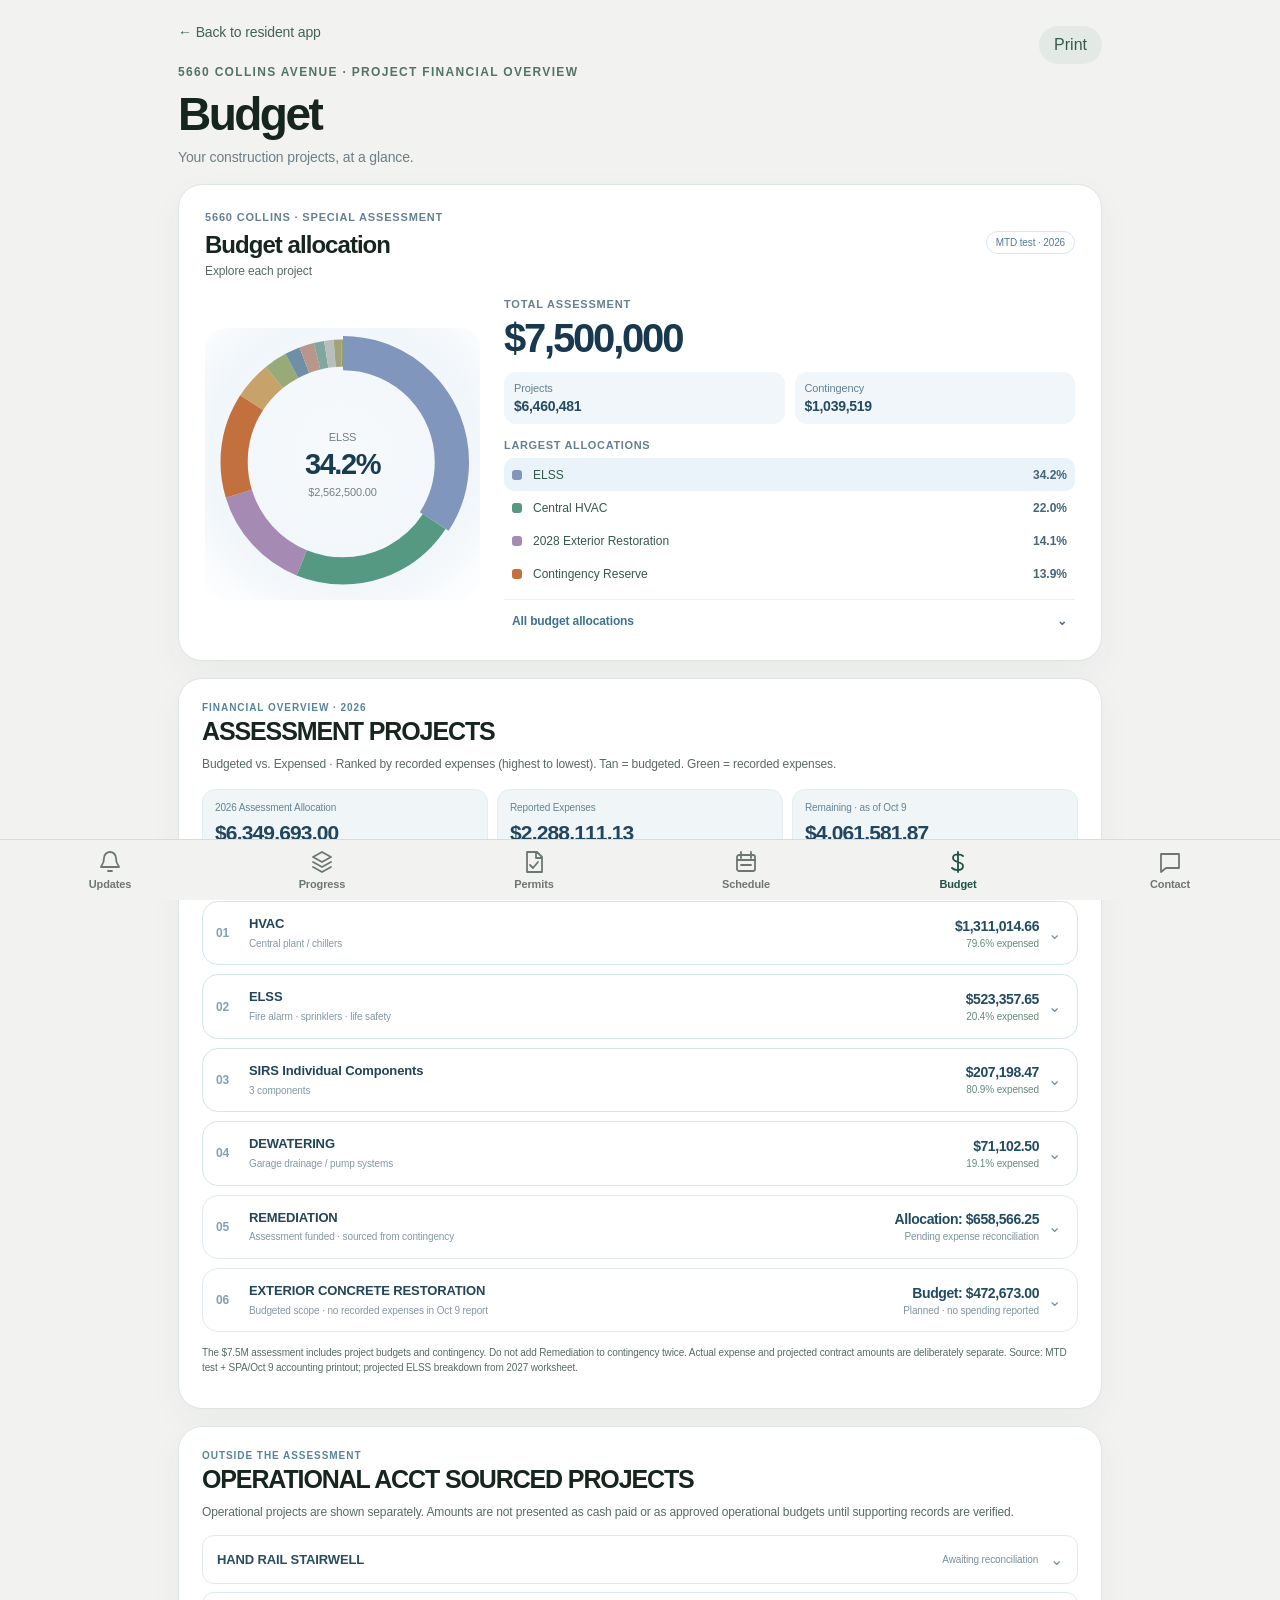
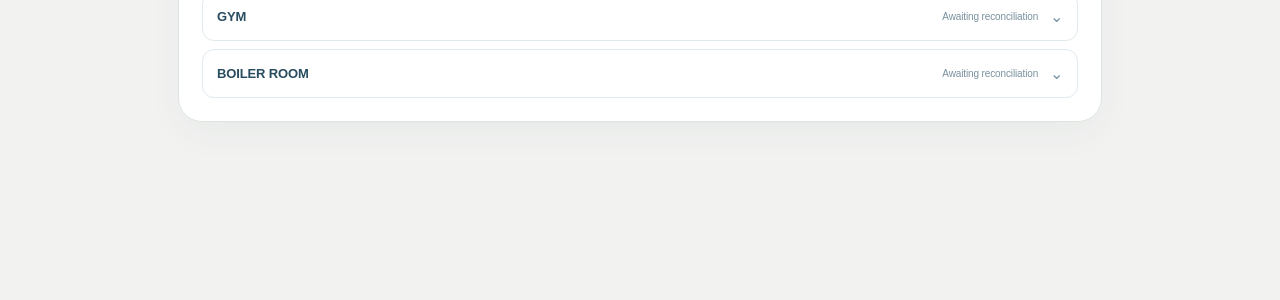
==== assessment.html @ 01d9a80d "style(budget): rank financial sections and SIRS trades by recorded expense" ====
<!doctype html>
<html lang="en"><head><meta charset="utf-8"><meta name="viewport" content="width=device-width,initial-scale=1,viewport-fit=cover"><meta name="theme-color" content="#f2f3f1"><title>Financial Overview · 5660 Collins</title><meta name="app-version" content="2026-11-14-spending-desc-v10">
<style>
*{box-sizing:border-box}body{margin:0;background:#f2f3f1;color:#17201d;font:16px -apple-system,BlinkMacSystemFont,"Segoe UI",Arial,sans-serif}.wrap{max-width:820px;margin:auto;padding:30px 18px 90px}a{color:inherit}.back{display:inline-flex;gap:8px;text-decoration:none;color:#426157;font-size:14px;margin-bottom:25px}.eyebrow{font-size:12px;font-weight:750;letter-spacing:.11em;color:#537368;text-transform:uppercase}h1{font-size:clamp(32px,7vw,46px);letter-spacing:-.045em;margin:8px 0 6px}h2{font-size:21px;letter-spacing:-.025em;margin:0 0 14px}p{color:#64726d;line-height:1.5}.sub{margin-top:0}.pill{display:inline-block;border:1px solid #c8d7d1;border-radius:99px;padding:7px 12px;color:#426157;font-size:12px;font-weight:650;margin:8px 0 20px}.stats{display:grid;grid-template-columns:repeat(2,minmax(0,1fr));gap:10px}.stat,.panel{background:#fff;border:1px solid #e2e7e3;border-radius:20px;padding:20px}.stat small{color:#697872;display:block;font-size:12px}.stat strong{display:block;font-size:clamp(24px,5vw,34px);letter-spacing:-.04em;margin:8px 0}.stat span{font-size:11px;color:#7b8983}.panel{margin-top:14px;padding:22px}.barrow{display:grid;grid-template-columns:1fr auto;gap:6px 12px;margin:17px 0}.barrow .name{font-size:13px;font-weight:600}.barrow .value{font-size:13px;font-variant-numeric:tabular-nums}.track{grid-column:1/-1;background:#edf1ee;border-radius:9px;height:12px;overflow:hidden}.fill{height:100%;background:#568a76;border-radius:9px}.legend{display:flex;gap:18px;font-size:12px;color:#677670}.dot{width:9px;height:9px;border-radius:3px;display:inline-block;margin-right:5px}.budgetgrid{display:grid;grid-template-columns:1fr auto;gap:7px;font-size:13px;margin-top:13px}.budgetgrid>div{padding:9px 0;border-bottom:1px solid #edf0ed}.muted{color:#6c7973}.notice{border-left:3px solid #c28e50;background:#fffaf1;border-radius:8px;padding:13px 16px;color:#775b32;font-size:13px;line-height:1.5;margin:20px 0}.foot{font-size:12px;line-height:1.6;margin-top:20px}button{font:inherit;border:0;background:#e3eae6;border-radius:30px;padding:10px 15px;color:#36584b;cursor:pointer}.header{display:flex;justify-content:space-between;align-items:center;gap:10px}@media(min-width:640px){.stats{grid-template-columns:repeat(4,minmax(0,1fr))}}@media(max-width:420px){.stat{padding:14px}.panel{padding:17px}}

/* Distinct visualizations for the assessment dashboard */
.donut-layout{display:flex;align-items:center;gap:26px;flex-wrap:wrap}.donut{width:210px;height:210px;border-radius:50%;position:relative;flex:none}.donut:after{content:"";position:absolute;inset:49px;background:#fff;border-radius:50%}.donut-legend{display:grid;gap:9px;flex:1;min-width:180px}.legend-line{display:flex;justify-content:space-between;gap:10px;font-size:12px}.legend-line b{font-weight:650}.legend-swatch{width:10px;height:10px;display:inline-block;border-radius:3px;margin-right:7px}.paired-chart{display:grid;gap:15px}.paired-row{display:grid;grid-template-columns:minmax(100px,1fr) 2.3fr;gap:12px;align-items:center}.paired-name{font-size:12px;font-weight:650}.paired-bars{display:grid;gap:5px}.paired-track{height:12px;border-radius:6px;background:#edf1ee;overflow:hidden}.paired-fill{height:100%;border-radius:6px}.paired-values{font-size:11px;color:#65736c}.metric-note{font-size:12px;color:#65736c}
 .metric-grid{display:grid;grid-template-columns:repeat(2,minmax(0,1fr));gap:14px;margin:14px 0}.metric-grid small,.trade small{display:block;color:#79887d;font-size:11px;margin-bottom:4px}.metric-grid b{display:block;font-size:clamp(13px,3.6vw,18px);overflow-wrap:anywhere}.trade{border:1px solid #e4ebe5;border-radius:12px;margin:9px 0;overflow:hidden}.trade summary{display:flex;align-items:center;justify-content:space-between;gap:10px;cursor:pointer;padding:14px;font-size:13px}.trade summary strong{white-space:nowrap}.trade-body{padding:10px 14px;background:#f8faf8}.trade-line{display:flex;justify-content:space-between;gap:12px;padding:10px 0;border-bottom:1px solid #e7ece7;font-size:12px}.trade-line b{white-space:nowrap} .donut-shell{position:relative;width:240px;height:240px;flex:none}.donut-layout{justify-content:center}#budget-donut{width:100%;height:100%;overflow:visible}.slice{cursor:pointer;transition:stroke-width .2s}.slice:focus{outline:2px solid #517b68}.donut-center{position:absolute;inset:28%;display:flex;flex-direction:column;justify-content:center;align-items:center;gap:5px;text-align:center;pointer-events:none}.donut-center small{font-size:11px;color:#6f8277}.donut-center strong{font-size:28px;color:#233f31;letter-spacing:-.05em}.donut-center span{font-size:11px;color:#72857a}.legend-button{display:flex;align-items:center;justify-content:space-between;gap:12px;background:transparent;width:100%;border-radius:12px;padding:11px 9px;text-align:left;font-size:13px}.legend-button.active{background:#edf4ef}.legend-button span{display:flex;align-items:center}.comparison-item,.util-item{display:block;width:100%;text-align:left;background:transparent;border-radius:12px;padding:13px 2px;color:#273f32}.comparison-item strong{font-size:13px}.paired-bars{margin:8px 0}.paired-track{height:10px}.paired-values{display:block;line-height:1.5}.util-head{display:flex;justify-content:space-between;gap:10px;font-size:13px;margin-bottom:8px}.util-item small{display:block;margin-top:6px;color:#8b806d;font-size:11px}.panel{box-shadow:0 6px 24px rgba(31,54,41,.03)}@media(max-width:420px){.donut-shell{width:225px;height:225px}}.detail-overlay{display:none;position:fixed;inset:0;z-index:1000}.detail-overlay.show{display:block}.detail-shade{position:absolute;inset:0;background:#12251a88;backdrop-filter:blur(6px)}.detail-sheet{position:absolute;bottom:0;left:50%;transform:translateX(-50%);width:min(100%,650px);max-height:94dvh;overflow:auto;overscroll-behavior:contain;background:#f5f7f5;border-radius:28px 28px 0 0;padding:12px 20px calc(24px + env(safe-area-inset-bottom))}.detail-handle{width:40px;height:5px;border-radius:5px;background:#d3dcd5;margin:0 auto 15px}.detail-top{display:flex;align-items:center;justify-content:space-between;color:#728578;font-size:11px;letter-spacing:.08em;font-weight:700}.detail-top button{border-radius:50%;padding:8px 13px}.detail-eyebrow{font-size:11px;color:#68836f;letter-spacing:.1em;margin-top:22px}.detail-sheet h2{font-size:32px;margin:5px 0 20px}.detail-hero,.detail-metrics>div{background:#fff;border-radius:17px;padding:17px}.detail-hero small,.detail-metrics small{display:block;color:#7c8d80;font-size:11px;margin-bottom:7px}.detail-hero strong{font-size:30px;color:#203c2c;letter-spacing:-.04em}.detail-metrics{display:grid;grid-template-columns:repeat(2,minmax(0,1fr));gap:10px;margin:12px 0}.detail-metrics b{font-size:clamp(14px,4vw,20px);overflow-wrap:anywhere;color:#254230}.detail-note{font-size:12px;color:#8b7652}.detail-sheet h3{font-size:19px;margin:25px 0 12px}.detail-trade{background:#fff;border-radius:13px;margin:9px 0;overflow:hidden}.detail-trade summary{display:flex;align-items:center;justify-content:space-between;gap:12px;padding:15px;cursor:pointer;font-size:13px}.detail-trade summary span{flex:1;font-weight:650}.detail-trade small{display:block;font-weight:400;color:#87978b;font-size:10px;margin-top:4px}.detail-trade summary b{white-space:nowrap;color:#355f46}.detail-lines{padding:8px 15px;background:#f9fbf9}.detail-lines>div{display:flex;justify-content:space-between;gap:10px;padding:11px 0;border-bottom:1px solid #e7ece7;font-size:12px}.detail-lines b{white-space:nowrap}.detail-back{width:100%;padding:15px;background:#315d46;color:#fff;margin:18px 0;border-radius:13px}.pay-section{margin:23px 0 8px;padding:17px;background:white;border-radius:18px}.pay-section h3{margin:0 0 12px!important}.pay-section h4{font-size:14px;margin:18px 0 8px}.pay-summary{display:grid;grid-template-columns:repeat(2,minmax(0,1fr));gap:9px;margin:12px 0}.pay-summary>div{padding:14px;background:#f3f7f4;border-radius:13px;min-width:0}.pay-summary small{display:block;font-size:11px;color:#718578;margin-bottom:7px}.pay-summary b{font-size:clamp(15px,4vw,20px);color:#294735;overflow-wrap:anywhere}.pay-trade{padding:13px 0;border-top:1px solid #e7ece8}.pay-row{display:flex;justify-content:space-between;gap:10px;align-items:flex-start;font-size:12px;margin:5px 0}.pay-row strong{flex:1}.pay-row b{white-space:nowrap}.pay-muted,.pay-note{color:#748579;font-size:11px;line-height:1.6}.pay-trade .track{height:7px;margin:8px 0}.ledger-key{display:flex;gap:14px;flex-wrap:wrap;font-size:11px;color:#6b7b70;margin:12px 0 18px}.ledger-dot{display:inline-block;width:9px;height:9px;border-radius:50%;margin-right:5px}.ledger-dot.confirmed{background:#3e8862}.ledger-dot.requested{background:#b8a26b}.ledger-trade{border:1px solid #e2eae3;border-radius:15px;margin:10px 0;overflow:hidden}.ledger-trade>summary{list-style:none;display:flex;justify-content:space-between;gap:12px;align-items:center;padding:16px;cursor:pointer}.ledger-trade>summary::-webkit-details-marker{display:none}.ledger-trade>summary strong{display:block;font-size:13px}.ledger-trade small{display:block;font-size:11px;color:#738579;margin-top:5px}.ledger-amount{text-align:right;white-space:nowrap;font-weight:700;color:#315b42;font-size:14px}.ledger-body{padding:14px;background:#f7faf7}.ledger-grid{display:grid;grid-template-columns:repeat(2,minmax(0,1fr));gap:8px}.ledger-grid>div{background:white;border-radius:10px;padding:12px;min-width:0}.ledger-grid b{font-size:14px;overflow-wrap:anywhere}.ledger-app{margin-top:15px}.ledger-app h4{display:flex;justify-content:space-between;gap:8px;font-size:13px;margin:0 0 8px}.ledger-line{display:flex;justify-content:space-between;gap:10px;border-top:1px solid #e1e9e1;padding:10px 0;font-size:12px}.ledger-line b{white-space:nowrap}@media(max-width:420px){.ledger-trade>summary{padding:12px}.ledger-amount{font-size:12px}} .owner-trade summary{align-items:center;padding:15px}.owner-trade summary strong{white-space:normal}.owner-trade-value{text-align:right;white-space:nowrap}.owner-trade-value b{display:block;color:#326b4b;font-size:14px}.owner-trade-value small{margin-top:4px}.owner-metrics{display:grid;grid-template-columns:1fr 1fr;gap:9px;margin:5px 0 13px}.owner-metrics>div{background:#fff;border-radius:11px;padding:12px}.owner-metrics small{color:#74867b;font-size:11px;display:block;margin-bottom:6px}.owner-metrics b{font-size:12px;color:#2c4736;overflow-wrap:anywhere}.owner-details-title{text-transform:uppercase;letter-spacing:.08em;font-size:10px;color:#788b7d;margin-top:16px;font-weight:700}.owner-trade .track{margin:10px 0 12px}.detail-sheet h3{margin:25px 0 10px}.owner-static-trade{display:flex;align-items:center;justify-content:space-between;gap:12px;padding:18px 15px;border:1px solid #e3eae5;border-radius:16px;margin:10px 0;background:#fff}.owner-static-trade strong{display:block;font-size:14px;color:#21392e}.owner-static-trade small{display:block;font-size:11px;color:#84938a;margin-top:5px}.owner-static-trade b{font-size:14px;color:#346d4e;white-space:nowrap}.financial-summary{background:#fff;border-radius:20px;padding:20px;margin:18px 0 14px}.financial-summary>small{display:block;color:#738779;font-size:12px}.financial-summary>strong{display:block;color:#244735;font-size:clamp(28px,7vw,42px);letter-spacing:-.045em;margin:9px 0 19px;overflow-wrap:anywhere}.financial-summary-grid{display:grid;grid-template-columns:repeat(2,minmax(0,1fr));gap:12px}.financial-summary-grid small{display:block;color:#788a7d;font-size:11px;margin-bottom:5px}.financial-summary-grid b{color:#2b6349;font-size:clamp(15px,3.8vw,21px);overflow-wrap:anywhere}.financial-summary-track,.financial-trade-track{height:10px;background:#e6ede8;border-radius:99px;overflow:hidden;margin:18px 0 8px}.financial-summary-track span,.financial-trade-track span{display:block;height:100%;background:#52977e;border-radius:99px}.financial-summary-foot{display:flex;justify-content:space-between;color:#748579;font-size:12px}.financial-trades-panel{background:#fff;border-radius:20px;padding:18px 16px;margin:14px 0}.financial-section-head h3{font-size:19px;margin:0 0 5px}.financial-section-head p{font-size:12px;margin:0 0 15px}.financial-sort{display:flex;gap:4px;background:#edf1ed;padding:4px;border-radius:12px;margin:0 0 14px}.financial-sort button{flex:1;border:0;background:transparent;border-radius:9px;padding:10px 4px;font:inherit;font-size:12px;color:#62766a;cursor:pointer}.financial-sort button.active{background:#fff;color:#285943;font-weight:750;box-shadow:0 1px 5px #173d2915}.financial-trade,.financial-trade-static{border-bottom:1px solid #e8eee9;padding:14px 0}.financial-trade summary{cursor:pointer;list-style:none}.financial-trade summary::-webkit-details-marker{display:none}.financial-trade-heading{display:flex;align-items:center;gap:8px}.financial-trade-name{min-width:0;flex:1}.financial-trade-name strong{display:block;color:#24392e;font-size:14px}.financial-trade-name small{display:block;color:#819185;font-size:11px;margin-top:5px}.financial-trade-value{text-align:right;white-space:nowrap}.financial-trade-value b{display:block;color:#347453;font-size:15px}.financial-trade-value small{display:block;color:#7c8d81;font-size:11px;margin-top:5px}.financial-trade-chevron{color:#82978a;font-size:19px;transition:transform .2s}.financial-trade[open] .financial-trade-chevron{transform:rotate(180deg)}.financial-trade-track{height:7px;margin:11px 0 0}.financial-trade-expanded{padding:15px 0 0}.financial-trade-pair{display:grid;grid-template-columns:repeat(2,minmax(0,1fr));gap:9px}.financial-trade-pair span{background:#f3f6f3;border-radius:11px;padding:12px;font-size:11px;color:#758579}.financial-trade-pair b{display:block;color:#2b503b;font-size:13px;margin-top:7px;overflow-wrap:anywhere}.financial-trade-lines{margin-top:13px}.financial-trade-lines>div{display:flex;justify-content:space-between;gap:10px;padding:10px 0;border-bottom:1px solid #edf1ee;font-size:12px}.financial-trade-lines b{white-space:nowrap}.financial-disclosure{font-size:11px;color:#829185;line-height:1.5;margin:14px 0}
/* Trane final milestone: forecast only, not a booked bill or disbursement */
.next-payment{display:grid;grid-template-columns:minmax(0,1fr) auto;gap:8px 20px;align-items:center;border-color:#d5dfd9}
.next-payment-kicker{display:block;color:#61756a;font-size:11px;letter-spacing:.08em;font-weight:750;text-transform:uppercase}
.next-payment-vendor{display:block;font-size:17px;font-weight:720;letter-spacing:-.02em;margin-top:5px;color:#1d3930}
.next-payment-amount{font-size:clamp(25px,5vw,32px);font-weight:750;letter-spacing:-.045em;color:#1e4a3d;white-space:nowrap;font-variant-numeric:tabular-nums}
.next-payment-note{font-size:12px;line-height:1.5;color:#65786d;grid-column:1/-1;margin:0}
.next-payment-status{display:inline-flex;width:max-content;padding:5px 9px;border-radius:99px;background:#eef2ef;border:1px solid #dce5df;color:#596d61;font-weight:600;font-size:11px;grid-column:1/-1}
.next-payment-inline{background:#fff;border:1px solid #d5dfd9;border-radius:15px;padding:15px;margin:0 0 14px;display:grid;gap:5px}
.next-payment-inline strong{font-size:23px;font-variant-numeric:tabular-nums;letter-spacing:-.04em;color:#1e4a3d}
.next-payment-inline span{font-size:12px;font-weight:700;color:#526b5e}
.next-payment-inline small{color:#64776b;line-height:1.5}
@media(max-width:430px){.next-payment{grid-template-columns:1fr}.next-payment-amount{font-size:29px}}


/* Compact operational tracking; values awaiting verification are intentionally blank. */
.ops-panel{border-color:#cddce4!important}
.ops-panel h2{margin:0 0 14px;font-size:20px;color:#214e69!important}
.ops-table{display:grid;gap:0;width:100%}
.ops-row{display:grid;grid-template-columns:minmax(130px,1.5fr) repeat(3,minmax(72px,1fr));gap:8px;align-items:center;padding:11px 0;border-bottom:1px solid var(--budget-line,#e2e7e3)}
.ops-row:last-child{border-bottom:0}
.ops-row>span:not(:first-child){text-align:right;font-variant-numeric:tabular-nums}
.ops-row.ops-header{font-size:11px;text-transform:uppercase;font-weight:750;letter-spacing:.03em;color:#62766e;padding-top:0}
.ops-row.ops-data{font-size:13px}
.ops-row.ops-data .ops-name{font-weight:700;color:var(--budget-ink,#17251f)}
.ops-row.ops-total{font-weight:800;border-top:2px solid #a7c0d2}
.ops-row .ops-value{color:var(--budget-muted,#586b62)}
.ops-row .ops-value::after{content:attr(data-append)}
@media(max-width:450px){.ops-panel{padding:15px!important}.ops-row{grid-template-columns:repeat(3,minmax(0,1fr));gap:5px 8px;padding:10px 0}.ops-row.ops-header{display:none}.ops-row .ops-name{grid-column:1/-1}.ops-row>span:not(:first-child){text-align:left}.ops-row .ops-value::before{content:attr(data-label);display:block;font-size:10px;font-weight:600;color:var(--budget-muted,#586b62);margin-bottom:3px}.ops-row.ops-total{padding-bottom:0}}

/* Spreadsheet-backed compact expense ledger; transactional disclosure on demand. */
.spa-ledger{border-color:#ccdce5!important}
.spa-ledger-head{display:flex;justify-content:space-between;align-items:start;flex-wrap:wrap;gap:12px 18px;margin-bottom:12px}
.spa-ledger h2{font-size:clamp(20px,4.5vw,25px);margin:0 0 5px}
.spa-ledger-label{font-size:11px;letter-spacing:.07em;font-weight:800;text-transform:uppercase;color:#507084}
.spa-ledger-total{font-size:clamp(26px,5vw,36px);font-weight:800;font-variant-numeric:tabular-nums;letter-spacing:-.04em;color:var(--budget-ink,#17251f)}
.spa-ledger-meta{font-size:11px;color:var(--budget-muted,#5b6d63);display:block;margin-top:2px}
.spa-ledger-group{border:1px solid var(--budget-line,#dce5df);border-radius:13px;margin-top:9px;overflow:hidden}
.spa-ledger-group>summary{cursor:pointer;list-style:none;display:flex;align-items:center;justify-content:space-between;gap:9px;padding:14px 13px;min-width:0}
.spa-ledger-group>summary::-webkit-details-marker{display:none}
.spa-ledger-name{min-width:0;font-size:13px;font-weight:700;line-height:1.35;color:var(--budget-ink,#17251f)}
.spa-ledger-name small{font-size:10px;font-weight:500;display:block;color:var(--budget-muted,#5b6d63);margin-top:4px}
.spa-ledger-right{display:flex;align-items:center;gap:10px;font-variant-numeric:tabular-nums}
.spa-ledger-right b{font-size:14px;white-space:nowrap;color:var(--budget-ink,#17251f)}
.spa-ledger-caret{color:#59829b;font-weight:800;transition:transform .2s;line-height:1}
.spa-ledger-group[open] .spa-ledger-caret{transform:rotate(180deg)}
.spa-ledger-items{padding:0 12px 10px;border-top:1px solid var(--budget-line,#dce5df)}
.spa-ledger-item{display:flex;justify-content:space-between;gap:15px;padding:10px 0;border-bottom:1px solid var(--budget-line,#dce5df);align-items:flex-start}
.spa-ledger-item:last-child{border-bottom:0}
.spa-ledger-item strong{display:block;font-size:12px;color:var(--budget-ink,#17251f);line-height:1.4}
.spa-ledger-item p{font-size:11px;line-height:1.5;margin:3px 0;color:var(--budget-muted,#5b6d63);overflow-wrap:anywhere}
.spa-ledger-item small{color:var(--budget-muted,#5b6d63);font-size:10px}
.spa-ledger-item .item-amount{font-size:12px;white-space:nowrap;font-weight:750;color:var(--budget-ink,#17251f);font-variant-numeric:tabular-nums}
.spa-ledger-item .item-amount.negative{color:#b35d45}
.spa-ledger-foot{margin:12px 0 0;font-size:11px;line-height:1.45;color:var(--budget-muted,#5b6d63)}
.spa-ledger-foot a{color:#346f91}
@media(max-width:420px){.spa-ledger{padding:15px!important}.spa-ledger-group>summary{padding:12px 10px}.spa-ledger-right b{font-size:13px}.spa-ledger-item{gap:6px}.spa-ledger-items{padding:0 10px 8px}}
@media print{.spa-ledger-group{break-inside:avoid}}

/* Financial report: MTD Test budgets + 2026 accounting code snapshot, responsive to small phones */
.fp-report{border-color:#c6d7e1!important}
.fp-kicker{display:block;color:#31617f;font-size:11px;letter-spacing:.08em;font-weight:800;text-transform:uppercase}
.fp-title-line{display:flex;justify-content:space-between;align-items:start;gap:10px;flex-wrap:wrap;margin-bottom:13px}
.fp-report h2{font-size:clamp(22px,5vw,27px);margin:5px 0 3px!important}
.fp-subtitle{color:var(--budget-muted,#536962);font-size:11px;line-height:1.5;margin:0}
.fp-totals{display:grid;grid-template-columns:repeat(4,minmax(0,1fr));gap:9px;margin:12px 0 17px}
.fp-total{border-radius:13px;border:1px solid #cadce6;padding:12px;min-width:0;background:#f4f9fc}
.fp-total small{color:#496579;font-size:11px;display:block}
.fp-total b{font-size:clamp(14px,2.4vw,22px);font-variant-numeric:tabular-nums;display:block;margin-top:6px;color:#203c50;letter-spacing:-.03em;overflow-wrap:anywhere}
.fp-table-box{overflow-x:auto;border:1px solid var(--budget-line,#e2e7e3);border-radius:13px}
.fp-grid{display:grid;grid-template-columns:70px minmax(175px,1.6fr) repeat(5,minmax(108px,1fr)) minmax(58px,.65fr);gap:10px;align-items:center}
.fp-head{background:#eaf1f5;padding:12px;color:#375468;font-size:10px;font-weight:850;text-transform:uppercase;letter-spacing:.03em;min-width:955px}
.fp-row{padding:12px;background:var(--budget-card,#fff);border-top:1px solid var(--budget-line,#e2e7e3);font-size:12px;min-width:955px;list-style:none;cursor:pointer}
.fp-row::-webkit-details-marker{display:none}
.fp-row:hover{background:#f3f8fc}
.fp-row .fp-code{color:#547083;font-weight:700;font-size:11px}
.fp-row .fp-name{font-size:13px;font-weight:750;color:var(--budget-ink,#16251f)}
.fp-row .fp-money,.fp-head>span:not(:nth-child(2)){text-align:right;font-variant-numeric:tabular-nums}
.fp-row .fp-money{color:var(--budget-ink,#16251f);white-space:nowrap}
.fp-negative{color:#b4583e!important;font-weight:750}
.fp-row .fp-percent{font-weight:800;color:#345f7b}
.fp-item[open]>.fp-row{background:#eef5fa}
.fp-content{padding:15px 18px;border-top:1px solid var(--budget-line,#dce5df);background:var(--budget-card,#fff);min-width:0}
.fp-item{border-top:1px solid var(--budget-line,#e2e7e3)}
.fp-item:first-of-type{border-top:0}
.fp-footer{background:#e8f0f5;font-size:12px;font-weight:800;padding:15px 12px;min-width:955px}
.fp-footer span:nth-child(2){color:#1b394c}
.fp-footer .fp-money{text-align:right;font-variant-numeric:tabular-nums}
.fp-label{font-size:10px;font-weight:800;color:#486e86;text-transform:uppercase;margin-bottom:8px;letter-spacing:.04em}
.fp-est{margin-top:8px}
.fp-estrow{display:flex;align-items:center;justify-content:space-between;gap:10px;font-size:12px;padding:9px 0;border-bottom:1px solid var(--budget-line,#e2e7e3)}
.fp-estrow span{color:var(--budget-ink,#17251f)}
.fp-estrow strong{white-space:nowrap;color:var(--budget-ink,#17251f);font-variant-numeric:tabular-nums}
.fp-esttotal{font-weight:800;border-top:1px solid #95b6cb}
.fp-est small{display:block;font-size:11px;margin-top:8px;color:var(--budget-muted,#586b62)}
.fp-sub{margin-top:12px;border-radius:11px;border:1px solid var(--budget-line,#e2e7e3);overflow:hidden}
.fp-sub summary{font-size:12px;display:flex;justify-content:space-between;gap:9px;cursor:pointer;padding:12px;color:var(--budget-ink,#17251f)}
.fp-sub summary strong{font-variant-numeric:tabular-nums;white-space:nowrap}
.fp-invoices{padding:0 12px 8px}
.fp-invoice{display:flex;justify-content:space-between;gap:15px;padding:10px 0;border-top:1px solid var(--budget-line,#e2e7e3);font-size:12px}
.fp-invoice div{min-width:0}.fp-invoice strong,.fp-invoice span,.fp-invoice small{display:block;margin-bottom:3px}
.fp-invoice span{line-height:1.4;color:var(--budget-muted,#586b62)}
.fp-invoice small{font-size:10px;color:var(--budget-muted,#586b62)}
.fp-invoice b{white-space:nowrap;font-variant-numeric:tabular-nums}
.fp-future{display:grid;grid-template-columns:repeat(2,minmax(0,1fr));gap:10px;margin-top:13px}
.fp-future details{border:1px solid var(--budget-line,#dce5df);border-radius:12px;padding:12px;min-width:0}
.fp-future summary{cursor:pointer;list-style:none;font-size:12px;font-weight:800;display:flex;justify-content:space-between;gap:6px}
.fp-future summary b{color:#376d89;font-variant-numeric:tabular-nums;white-space:nowrap}
.fp-caption{font-size:11px;color:var(--budget-muted,#586b62);margin-top:13px;line-height:1.5}
.fp-caption a{color:#356f90}
.fp-old{margin-top:12px}
.fp-old>summary{cursor:pointer;font-weight:700;font-size:13px;color:var(--budget-ink,#17251f);padding:15px;border:1px solid var(--budget-line,#dce5df);border-radius:13px}
@media(max-width:730px){
.fp-totals{grid-template-columns:repeat(2,minmax(0,1fr))}
.fp-table-box{overflow:visible;border:0}
.fp-head{display:none}
.fp-item{border:1px solid var(--budget-line,#dce5df);border-radius:12px;overflow:hidden;margin:9px 0}
.fp-row{display:grid;grid-template-columns:repeat(3,minmax(0,1fr));min-width:0;gap:9px 12px}
.fp-row .fp-code{grid-column:1/-1;opacity:.9}
.fp-row .fp-name{grid-column:1/-1;line-height:1.35}
.fp-row .fp-money,.fp-row .fp-percent{text-align:left;white-space:normal;font-size:12px}
.fp-row .fp-money:before,.fp-row .fp-percent:before{display:block;content:attr(data-label);font-size:10px;font-weight:600;margin-bottom:4px;color:var(--budget-muted,#586b62)}
.fp-footer{display:grid;grid-template-columns:repeat(3,minmax(0,1fr));min-width:0;gap:10px;padding:15px;border-radius:12px}
.fp-footer .fp-code,.fp-footer .fp-name{grid-column:1/-1}
.fp-footer .fp-money{text-align:left}
.fp-footer .fp-money:before{display:block;content:attr(data-label);font-size:10px;font-weight:650;margin-bottom:4px}
.fp-footer .fp-percent{grid-column:1/-1}
.fp-future{grid-template-columns:1fr}
}
@media(prefers-color-scheme:dark){.fp-total,.fp-head,.fp-footer,.fp-item[open]>.fp-row,.fp-row:hover{background:#263a42}.fp-total small,.fp-total b,.fp-row .fp-percent{color:#c4e3f3}}

/* Budget v6: calm, hierarchy-first, native-feeling responsive financial UI. */
body{background:#f3f5f7!important;color:#17252e!important;letter-spacing:-.008em}
.wrap{max-width:960px;padding-top:24px}
h1{font-weight:800;letter-spacing:-.055em}
.wrap>.sub{font-size:14px;margin-bottom:16px;color:#6c7e88}
.panel{border:1px solid #e4ebf0!important;background:#fff!important;border-radius:24px;box-shadow:0 12px 34px rgba(24,48,63,.045);padding:23px}
.ac-chart{margin-top:8px!important;padding:26px}
.ac-eyebrow,.ac-small{font-size:11px;font-weight:750;letter-spacing:.075em;text-transform:uppercase;color:#648092}
.ac-chart-heading{display:flex;justify-content:space-between;align-items:start;gap:10px;margin:8px 0 14px}
.ac-chart-heading h2{font-size:24px;letter-spacing:-.04em;margin:0 0 3px;color:#152b3a!important}
.ac-chart-heading p{font-size:12px;margin:0;color:#78909e}
.ac-asof{border:1px solid #d7e5ef;border-radius:30px;padding:5px 9px;color:#557c94;font-size:10px;white-space:nowrap}
.ac-chart-layout{display:grid;grid-template-columns:275px minmax(0,1fr);gap:24px;align-items:center}
.ac-pie{min-width:0;display:flex;align-items:center;justify-content:center;border-radius:20px;background:radial-gradient(circle at 50% 45%,#f7fafc,#f1f6fa 65%,#fff);padding:13px}
.ac-pie .donut-shell{width:min(100%,242px);height:auto;aspect-ratio:1}
.ac-pie .donut-center{inset:27%}
.ac-pie .donut-center strong{color:#183c52;font-size:29px}
.ac-overview-side{min-width:0}
.ac-big{font-size:clamp(32px,4vw,40px);letter-spacing:-.055em;color:#17384e;display:block;font-variant-numeric:tabular-nums;margin:4px 0 11px}
.ac-split{display:grid;grid-template-columns:repeat(2,minmax(0,1fr));gap:10px;margin:0 0 15px}
.ac-split>div{background:#f1f6fa;border-radius:12px;padding:10px;min-width:0}
.ac-split span{display:block;font-size:11px;color:#657f91;margin-bottom:4px}
.ac-split b{display:block;font-size:14px;color:#234b61;font-variant-numeric:tabular-nums;letter-spacing:-.02em}
.ac-chart-heading-mini{color:#648092;font-size:11px;text-transform:uppercase;font-weight:750;letter-spacing:.06em;margin:14px 0 7px}
.ac-top-legend .legend-button,.ac-legend-more .legend-button{font-size:12px;padding:7px 8px;border-radius:10px;min-height:33px}
.ac-top-legend .legend-button span,.ac-legend-more .legend-button span{min-width:0;gap:4px}
.ac-top-legend .legend-button b,.ac-legend-more .legend-button b{white-space:nowrap;color:#456679;font-size:12px}
.ac-top-legend .legend-button.active,.ac-legend-more .legend-button.active{background:#e9f3f9}
.ac-legend-more{margin-top:9px;border-top:1px solid #ebf0f4;padding-top:8px}
.ac-legend-more summary{cursor:pointer;list-style:none;color:#3f7292;font-size:12px;font-weight:750;display:flex;justify-content:space-between;padding:6px 8px}
.ac-legend-more summary::-webkit-details-marker{display:none}
.fp-report{margin-top:17px}
.fp-title-line{margin-bottom:13px}
.fp-report h2{font-size:24px!important;letter-spacing:-.035em;color:#152b3a!important}
.fp-kicker{color:#58819c}
.ac-kpi-row{display:grid;grid-template-columns:1.35fr 1fr 1fr;gap:10px;margin:16px 0 12px}
.ac-kpi{padding:16px 12px;border-radius:17px;background:#f3f7fa;min-width:0}
.ac-kpi-prime{background:#e8f2f9}
.ac-kpi small{font-size:11px;color:#668294;display:block;line-height:1.3}
.ac-kpi b{font-size:clamp(17px,3vw,24px);font-weight:800;font-variant-numeric:tabular-nums;letter-spacing:-.04em;display:block;margin-top:7px;color:#193a50;overflow-wrap:anywhere}
.ac-mini-metrics{display:flex;flex-wrap:wrap;gap:6px 15px;color:#738795;font-size:11px;border-bottom:1px solid #ebf0f4;padding-bottom:14px}
.ac-mini-metrics strong{color:#385c73;font-weight:750;font-variant-numeric:tabular-nums}
.ac-list-heading{display:flex;justify-content:space-between;align-items:center;margin:18px 0 10px}
.ac-list-heading h3{font-size:18px;margin:0;letter-spacing:-.025em;color:#183648}
.ac-list-heading>span{font-size:11px;color:#7d929f}
.ac-card{border:1px solid #e1eaf0;border-radius:17px;margin:9px 0;overflow:hidden;background:#fff;box-shadow:0 3px 9px rgba(25,47,61,.018);scroll-margin-top:30px}
.ac-card[open]{border-color:#b3d0e1;box-shadow:0 8px 20px rgba(30,74,101,.055)}
.ac-card-summary{display:block;list-style:none;padding:16px;cursor:pointer;background:transparent}
.ac-card-summary::-webkit-details-marker{display:none}
.ac-card-summary:focus-visible,.legend-button:focus-visible{outline:2px solid #4085af;outline-offset:-2px}
.ac-card-heading{display:flex;align-items:center;justify-content:space-between;gap:13px}
.ac-card-identity{min-width:0}
.ac-code{display:block;font-size:10px;letter-spacing:.06em;font-weight:800;color:#7092a5;margin-bottom:5px}
.ac-card-identity h3{margin:0;font-size:15px;font-weight:750;letter-spacing:-.025em;color:#173448!important;line-height:1.3}
.ac-chevron{font-size:20px;font-weight:600;color:#88a3b4;transition:transform .2s ease;flex:none}
.ac-card[open] .ac-chevron,.ac-more[open] .ac-chevron{transform:rotate(180deg)}
.ac-spend{display:flex;justify-content:space-between;align-items:baseline;gap:10px;margin-top:13px;color:#8298a4;font-size:11px}
.ac-spend strong{font-size:21px;color:#224b64;letter-spacing:-.035em;font-weight:800;font-variant-numeric:tabular-nums}
.ac-progress{height:7px;border-radius:99px;background:#e9f0f4;overflow:hidden;margin:9px 0 8px}
.ac-progress>span{display:block;height:100%;border-radius:99px;background:#639abd}
.ac-progress>span.ac-over{background:#cc8b54}
.ac-card-caption{display:flex;gap:8px;justify-content:space-between;flex-wrap:wrap;color:#738895;font-size:11px;font-variant-numeric:tabular-nums}
.ac-card-caption span:first-child{font-weight:750;color:#406d85}
.ac-card .fp-content{background:#fbfcfd;padding:15px}
.ac-detail-metrics{display:grid;grid-template-columns:repeat(2,minmax(0,1fr));gap:10px;margin:0 0 14px}
.ac-detail-metrics>div{border:1px solid #e6ecf1;background:#fff;border-radius:12px;padding:11px;min-width:0}
.ac-detail-metrics small{display:block;font-size:10px;color:#7a929f;margin-bottom:7px}
.ac-detail-metrics strong{font-size:15px;color:#284d63;letter-spacing:-.015em;overflow-wrap:anywhere;font-variant-numeric:tabular-nums}
.ac-more{margin-top:12px}
.ac-more>summary{cursor:pointer;list-style:none;display:flex;align-items:center;justify-content:space-between;gap:10px;background:#eef5f9;border-radius:13px;padding:13px 16px;color:#326987;font-size:13px;font-weight:750}
.ac-more>summary::-webkit-details-marker{display:none}
.ac-more>summary>span{display:flex;gap:10px;align-items:center;font-size:11px}
.ac-rest{padding-top:2px}
.ac-bottom-total{display:grid;grid-template-columns:repeat(3,minmax(0,1fr));gap:11px;border-top:1px solid #e8edf1;margin-top:16px;padding-top:14px}
.ac-bottom-total>div{min-width:0}
.ac-bottom-total span{font-size:10px;color:#7c929f;display:block;margin-bottom:6px}
.ac-bottom-total strong{font-size:15px;color:#234b63;display:block;font-variant-numeric:tabular-nums;overflow-wrap:anywhere}
.fp-future{margin-top:17px}
.fp-future details{background:#f7fafc;border-color:#e4edf1;border-radius:15px}
.fp-future summary{color:#34576c;font-size:12px;line-height:1.45}
.fp-future summary b{color:#234b63}
.fp-caption{font-size:10px;color:#82929b}
@media(max-width:720px){.ac-chart-layout{grid-template-columns:1fr;gap:12px}.ac-pie{max-width:none}.ac-overview-side{padding:0 3px}.ac-chart{padding:20px}.ac-chart-heading h2{font-size:23px}.ac-chart-heading-mini{margin-top:12px}}
@media(max-width:560px){.wrap{padding:18px 14px 94px}.panel{padding:17px;border-radius:20px}.ac-kpi-row{grid-template-columns:repeat(2,minmax(0,1fr))}.ac-kpi-prime{grid-column:1/-1}.ac-kpi{padding:13px}.ac-kpi-prime b{font-size:29px}.ac-split b{font-size:13px}.ac-card-summary{padding:14px}.ac-card .fp-content{padding:12px}.ac-bottom-total strong{font-size:13px}.ac-chart .donut-shell{width:230px!important;height:230px!important}}
@media(prefers-color-scheme:dark){body{background:#101820!important;color:#eef3f6!important}.panel,.ac-card{background:#202d35!important;border-color:#314754!important}.ac-chart-heading h2,.fp-report h2,.ac-card-identity h3,.ac-big,.ac-spend strong,.ac-bottom-total strong{color:#e7f3fa!important}.ac-pie{background:#233743}.ac-split>div,.ac-kpi,.ac-kpi-prime,.ac-more>summary,.fp-future details{background:#2a414f}.ac-kpi b,.ac-split b,.ac-detail-metrics strong{color:#d1eaf7}.ac-card .fp-content{background:#1c2a32}.ac-detail-metrics>div{background:#223541;border-color:#3a5260}}

/* MTD test Miscellaneous allocation and tracking: shown once, outside dated accounting totals. */
.ac-misc-highlight{border:1px solid #c6dde9;border-radius:18px;overflow:hidden;background:#f4f9fc;margin:15px 0 20px}
.ac-misc-highlight>summary{list-style:none;cursor:pointer;padding:16px;display:block}
.ac-misc-highlight>summary::-webkit-details-marker{display:none}
.ac-misc-highlight summary:focus-visible{outline:2px solid #397ea2;outline-offset:-2px}
.ac-misc-badge{display:block;color:#608397;letter-spacing:.065em;font-size:10px;font-weight:800;margin-bottom:7px}
.ac-misc-upper{display:flex;justify-content:space-between;align-items:center;gap:10px;margin-bottom:14px}
.ac-misc-upper strong{color:#21475d;font-size:17px;letter-spacing:-.025em}
.ac-misc-arrow{font-size:19px;color:#5f8eaa;transition:transform .2s}
.ac-misc-highlight[open] .ac-misc-arrow{transform:rotate(180deg)}
.ac-misc-numbers{display:grid;grid-template-columns:repeat(3,minmax(0,1fr));gap:10px}
.ac-misc-numbers>span{min-width:0}
.ac-misc-numbers small{display:block;font-size:10px;color:#738e9f;margin-bottom:5px}
.ac-misc-numbers b{display:block;font-size:clamp(13px,2.5vw,18px);font-variant-numeric:tabular-nums;color:#1c4359;letter-spacing:-.03em;overflow-wrap:anywhere}
.ac-misc-progress{display:block;background:#dcebf3;height:7px;border-radius:99px;overflow:hidden;margin-top:16px}
.ac-misc-progress>span{display:block;background:#5b98b9;height:100%;border-radius:99px}
.ac-misc-bottom{display:flex;justify-content:space-between;gap:10px;color:#50758b;font-size:11px;margin-top:9px;font-weight:700}
.ac-misc-detail{border-top:1px solid #d7e7f0;padding:7px 16px 14px;background:#fff}
.ac-misc-detail>div{display:flex;justify-content:space-between;gap:15px;font-size:12px;padding:11px 0;border-bottom:1px solid #e9eff3;align-items:start}
.ac-misc-detail b{font-variant-numeric:tabular-nums;white-space:nowrap;color:#274d61}
.ac-misc-detail p{font-size:10px;color:#718895;margin:11px 0 0;line-height:1.5}
.fp-estrow .ac-inline-misc{display:block;color:#5f8094;font-size:11px;font-weight:650;margin-top:4px}
@media(max-width:460px){.ac-misc-highlight>summary{padding:14px}.ac-misc-numbers{gap:7px}.ac-misc-numbers b{font-size:13px}.ac-misc-detail{padding:6px 12px 12px}}
@media(prefers-color-scheme:dark){.ac-misc-highlight{background:#233a48;border-color:#476576}.ac-misc-upper strong,.ac-misc-numbers b,.ac-misc-detail b{color:#e0f2fa}.ac-misc-detail{background:#1e303c;border-top-color:#3e5969}.ac-misc-detail>div{border-color:#344b59}}

/* Pancho review: 6 ordered assessment groups, budget vs actual, no mixed contract/project costs */
.p-financial{margin-top:17px}
.p-financial .p-header h2,.p-financial h2{font-weight:800;letter-spacing:-.045em;color:#1b3545;font-size:clamp(19px,4vw,25px);margin:4px 0 9px}
.p-kicker{font-size:10px;letter-spacing:.095em;font-weight:800;color:#58849b;display:block}
.p-financial .p-header p,.p-operational>p{font-size:12px;line-height:1.5;color:#708493;margin:2px 0 14px}
.p-fin-metrics{display:grid;grid-template-columns:repeat(3,minmax(0,1fr));gap:9px;margin:16px 0}
.p-fin-metrics>div{background:#f0f5f7;border:1px solid #e4edf1;border-radius:13px;padding:12px;min-width:0}
.p-fin-metrics small{color:#658394;font-size:10px;display:block;margin-bottom:8px}
.p-fin-metrics b{color:#21465e;font-size:clamp(15px,2.5vw,21px);letter-spacing:-.04em;overflow-wrap:anywhere;font-variant-numeric:tabular-nums}
.p-key{display:flex;gap:13px;align-items:center;flex-wrap:wrap;font-size:11px;color:#607b8b;padding:3px 0 12px}
.p-key>span{display:inline-flex;align-items:center;gap:6px}
.p-key i{display:inline-block;width:12px;height:7px;border-radius:5px}
.p-key .p-key-help{margin-left:auto;color:#8198a3}
.p-tan{background:#d7b991!important}.p-green{background:#5d9a80!important}
.p-group-list{display:grid;gap:9px}
.p-group{background:#fff;border:1px solid #e0eaf0;border-radius:16px;overflow:hidden}
.p-group.has-expense{border-color:#d4e5ec}
.p-group>summary{list-style:none;display:grid;grid-template-columns:24px minmax(0,1fr) minmax(100px,auto) 16px;align-items:center;gap:9px;cursor:pointer;padding:14px 13px}
.p-group>summary::-webkit-details-marker,.p-trade>summary::-webkit-details-marker,.p-operation>summary::-webkit-details-marker{display:none}
.p-group[open]{box-shadow:0 8px 20px rgba(20,58,80,.055);border-color:#a9cad9}
.p-group:focus-within{border-color:#86acc1}
.p-index{color:#85a0af;font-weight:800;font-size:12px}
.p-group-name{min-width:0}.p-group-name strong{display:block;font-size:13px;font-weight:800;color:#234459;line-height:1.3}
.p-group-name small{display:block;color:#8498a3;font-size:10px;margin-top:4px;line-height:1.35}
.p-group-values{text-align:right;min-width:0}.p-group-values strong{font-size:14px;display:block;color:#224b62;letter-spacing:-.03em;font-variant-numeric:tabular-nums}
.p-group-values small{display:block;font-size:10px;color:#648b79;margin-top:4px}
.p-group.is-planned .p-group-values small{color:#7e94a0}
.p-chevron{color:#7593a4;transition:transform .2s}
.p-group[open]>.p-group-summary .p-chevron,.p-trade[open]>summary .p-chevron,.p-operation[open]>summary .p-chevron{transform:rotate(180deg)}
.p-bars{padding:0 13px 13px;display:grid;gap:7px}
.p-barrow{display:grid;grid-template-columns:57px minmax(0,1fr) minmax(75px,auto);align-items:center;gap:9px;font-size:11px}
.p-barrow>span{font-size:10px;color:#6e8796}
.p-barrow>b{color:#365d6f;font-size:11px;font-weight:700;font-variant-numeric:tabular-nums;text-align:right}
.p-track{height:8px;background:#eff3f4;border-radius:9px;overflow:hidden}
.p-track i{display:block;height:100%;border-radius:9px}
.p-group-body{border-top:1px solid #e5edf1;padding:12px;background:#fafcfd}
.p-trade{background:#fff;border:1px solid #e6edf0;border-radius:12px;margin-bottom:7px;overflow:hidden}
.p-trade>summary{list-style:none;display:flex;gap:10px;align-items:center;cursor:pointer;padding:12px}
.p-trade-left{flex:1;min-width:0}
.p-code{display:block;color:#7b98a7;font-weight:700;font-size:9px;margin-bottom:4px}
.p-trade-left strong{display:block;color:#294d61;font-size:12px}
.p-trade-right{text-align:right;font-variant-numeric:tabular-nums}
.p-trade-right b{display:block;font-size:13px;color:#254e61}
.p-trade-right small{display:block;font-size:10px;color:#5c957d;margin-top:3px}
.p-trade-content{border-top:1px solid #e5edf1;padding:12px}
.p-trade-content .p-bars{padding:0 0 12px}
.p-trade-money{display:flex;justify-content:space-between;gap:10px;padding:9px 0;font-size:12px;border-bottom:1px solid #e5edf1}
.p-trade-money b{white-space:nowrap;color:#2f5a70;font-variant-numeric:tabular-nums}
.p-elss-special{padding:12px;border:1px solid #d7e6ed;border-radius:12px;background:#f0f7fa;margin-bottom:12px}
.p-projected{display:grid;grid-template-columns:repeat(2,minmax(0,1fr));gap:10px;margin:12px 0}
.p-projected>div{min-width:0}.p-projected small{display:block;font-size:10px;color:#6b8999;margin-bottom:6px}
.p-projected b{font-size:clamp(15px,2.4vw,20px);font-weight:800;color:#254c64;font-variant-numeric:tabular-nums;letter-spacing:-.035em;overflow-wrap:anywhere}
.p-elss-special p,.p-group-body .p-note,.p-scope-body p{color:#718998;font-size:11px;line-height:1.55;margin:10px 0 0}
.p-important{border:1px solid #dce7e9;border-radius:11px;background:#fff;display:flex;justify-content:space-between;gap:12px;align-items:center;padding:12px;margin-bottom:9px}
.p-important>div:last-child{text-align:right}
.p-important b{display:block;color:#244d62;font-size:13px}
.p-important small{font-size:10px;color:#77909e;display:block;margin-top:4px}
.p-footnote{margin:0 0 12px}.p-footnote>summary{cursor:pointer;color:#4383a2;font-size:11px;padding:5px}
.p-scope-body{padding:7px 5px}
.p-source{font-size:10px;color:#8193a0;margin-top:13px;line-height:1.5}
.p-operation-list{display:grid;gap:8px;margin-top:13px}
.p-operation{border:1px solid #e0e9ee;border-radius:12px;overflow:hidden}
.p-operation>summary{list-style:none;display:flex;align-items:center;gap:12px;cursor:pointer;padding:14px}
.p-operation>summary>span:first-child{font-size:13px;font-weight:800;color:#284c60;flex:1}
.p-operation>summary>small{font-size:10px;color:#79919e}
.p-operation>p{font-size:11px;color:#748c99;padding:0 14px 14px;margin:0}
@media(max-width:550px){
.p-fin-metrics{grid-template-columns:repeat(2,minmax(0,1fr))}
.p-fin-metrics>div:first-child{grid-column:1/-1}
.p-group>summary{grid-template-columns:18px minmax(0,1fr) 110px 13px;gap:5px;padding:13px 9px}
.p-group-name strong{font-size:11px}.p-group-values strong{font-size:12px}
.p-group-values small{font-size:9px}.p-barrow{grid-template-columns:49px minmax(0,1fr) 76px;gap:6px}
.p-barrow>b{font-size:10px}.p-projected{gap:7px}
.p-projected b{font-size:14px}
}
@media(prefers-color-scheme:dark){
.p-financial,.p-group,.p-trade,.p-operation,.p-important{background:#202d35!important;border-color:#385260!important}
.p-group-body,.p-elss-special,.p-fin-metrics>div{background:#263e4a}
.p-group-name strong,.p-trade-left strong,.p-group-values strong,.p-financial h2,.p-trade-right b,.p-important b,.p-projected b,.p-fin-metrics b{color:#e1eff5!important}
}
</style><style id="budget-theme-contrast-fix">
:root{color-scheme:light;--budget-bg:#f2f3f1;--budget-card:#fff;--budget-ink:#17251f;--budget-muted:#586b62;--budget-line:#dce5df}
body{background:var(--budget-bg)!important;color:var(--budget-ink)!important}
.stat,.panel{background:var(--budget-card)!important;color:var(--budget-ink)!important;border-color:var(--budget-line)!important}
.stat strong,.panel h2,.panel h3,.stat h2,.stat h3{color:var(--budget-ink)!important;opacity:1!important}
.stat small,.stat span,.panel p,.panel .muted{color:var(--budget-muted)!important}
@media(prefers-color-scheme:dark){
:root{color-scheme:dark;--budget-bg:#101716;--budget-card:#202b27;--budget-ink:#eef5f1;--budget-muted:#baccc3;--budget-line:#3b5147}
.stat,.panel{box-shadow:none!important}
}
</style><style id="budget-motion">
@keyframes appFadeUp{from{opacity:0;transform:translateY(14px)}to{opacity:1;transform:none}}
@keyframes appGrow{from{transform:scaleX(0)}to{transform:scaleX(1)}}
.stat,.panel{animation:appFadeUp .5s cubic-bezier(.2,.8,.2,1) both}
.stat,.panel:nth-child(2){animation-delay:.05s}.stat,.panel:nth-child(3){animation-delay:.1s}.stat,.panel:nth-child(4){animation-delay:.15s}.stat,.panel:nth-child(5){animation-delay:.2s}.stat,.panel:nth-child(n+6){animation-delay:.25s}
.screen:not([hidden]) article,.screen:not([hidden]) li{animation:appFadeUp .45s cubic-bezier(.2,.8,.2,1) both}
.screen:not([hidden]) li:nth-child(2),.screen:not([hidden]) article:nth-child(2){animation-delay:.04s}.screen:not([hidden]) li:nth-child(3),.screen:not([hidden]) article:nth-child(3){animation-delay:.08s}.screen:not([hidden]) li:nth-child(n+4),.screen:not([hidden]) article:nth-child(n+4){animation-delay:.12s}
.collins-bottom-nav a,nav a,button{transition:transform .15s ease,color .25s,background-color .25s,opacity .25s}
button:active,nav a:active{transform:scale(.96)}
@media (prefers-reduced-motion:reduce){*,*::before,*::after{animation:none!important;transition:none!important}}
.stats .stat:nth-child(1){animation-delay:0s}.stats .stat:nth-child(2){animation-delay:.06s}.stats .stat:nth-child(3){animation-delay:.12s}.stats .stat:nth-child(4){animation-delay:.18s}
.track .fill,.financial-summary-track>*{transform-origin:left center;animation:appGrow 1s cubic-bezier(.2,.8,.2,1) .2s both}
</style><script>
document.addEventListener('DOMContentLoaded',()=>{if(matchMedia('(prefers-reduced-motion: reduce)').matches)return;
 document.querySelectorAll('.stat strong').forEach(el=>{const m=el.textContent.match(/^\$([\d,]+)$/);if(!m)return;const v=+m[1].replace(/,/g,'');const t0=performance.now();
  const step=now=>{const k=Math.min(1,(now-t0)/900),e=1-Math.pow(1-k,3);el.textContent='$'+Math.round(v*e).toLocaleString('en-US');if(k<1)requestAnimationFrame(step);};requestAnimationFrame(step);});});
</script></head><body><div class="wrap"><div class="header"><a class="back" href="./index.html#updates">← Back to resident app</a><button onclick="window.print()">Print</button></div><div class="eyebrow">5660 Collins Avenue · Project Financial Overview</div><h1>Budget</h1><p class="sub">Your construction projects, at a glance.</p>
<section class="panel ac-chart" aria-labelledby="ac-alloc-heading">
 <div class="ac-eyebrow">5660 Collins · Special Assessment</div>
 <div class="ac-chart-heading"><div><h2 id="ac-alloc-heading">Budget allocation</h2><p>Explore each project</p></div><span class="ac-asof">MTD test · 2026</span></div>
 <div class="ac-chart-layout">
  <div class="ac-pie"><div class="donut-shell"><svg id="budget-donut" viewBox="0 0 240 240" aria-label="Interactive project budget allocation chart"></svg><div class="donut-center" id="donut-center"></div></div></div>
  <div class="ac-overview-side"><span class="ac-small">Total assessment</span><strong class="ac-big">$7,500,000</strong>
   <div class="ac-split"><div><span>Projects</span><b>$6,460,481</b></div><div><span>Contingency</span><b>$1,039,519</b></div></div>
   <div class="ac-chart-heading-mini">Largest allocations</div><div id="budget-top-legend" class="ac-top-legend"></div>
   <details class="ac-legend-more"><summary>All budget allocations <span aria-hidden="true">⌄</span></summary><div id="budget-legend"></div></details>
  </div>
 </div>
 </section>




<section class="panel p-financial" id="construction-budget-report" aria-labelledby="pancho-assessment-title">
 <div class="p-header"><span class="p-kicker">FINANCIAL OVERVIEW · 2026</span><h2 id="pancho-assessment-title">ASSESSMENT PROJECTS</h2><p>Budgeted vs. Expensed · Ranked by recorded expenses (highest to lowest). Tan = budgeted. Green = recorded expenses.</p></div>
 <div class="p-fin-metrics"><div><small>2026 Assessment Allocation</small><b>$6,349,693.00</b></div><div><small>Reported Expenses</small><b>$2,288,111.13</b></div><div><small>Remaining · as of Oct 9</small><b>$4,061,581.87</b></div></div>
 <div class="p-key"><span><i class="p-tan"></i>Budgeted</span><span><i class="p-green"></i>Expensed</span><span class="p-key-help">Tap a project to view costs and source details</span></div>
 <div class="p-group-list"><details class="p-group has-expense" data-group="hvac">
 <summary class="p-group-summary">
  <span class="p-index">01</span><div class="p-group-name"><strong>HVAC</strong><small>Central plant / chillers</small></div><div class="p-group-values"><strong>$1,311,014.66</strong><small>79.6% expensed</small></div><span class="p-chevron" aria-hidden="true">⌄</span>
 </summary>
 <div class="p-bars" aria-label="Budget $1,647,000.00 compared to expensed $1,311,014.66"><div class="p-barrow"><span>Budgeted</span><div class="p-track"><i class="p-tan" style="width:100%"></i></div><b>$1,647,000.00</b></div><div class="p-barrow"><span>Expensed</span><div class="p-track"><i class="p-green" style="width:79.60%"></i></div><b>$1,311,014.66</b></div></div>
 <div class="p-group-body"><details class="p-trade" data-trade="hvac"><summary><div class="p-trade-left"><span class="p-code">2382.10</span><strong>Central HVAC</strong></div><div class="p-trade-right"><b>$1,311,014.66</b><small>79.6% expensed</small></div><span class="p-chevron" aria-hidden="true">⌄</span></summary><div class="p-trade-content"><div class="p-bars" aria-label="Budget $1,647,000.00 compared to expensed $1,311,014.66"><div class="p-barrow"><span>Budgeted</span><div class="p-track"><i class="p-tan" style="width:100%"></i></div><b>$1,647,000.00</b></div><div class="p-barrow"><span>Expensed</span><div class="p-track"><i class="p-green" style="width:79.60%"></i></div><b>$1,311,014.66</b></div></div><div class="p-trade-money"><span>Remaining budget</span><b>$335,985.34</b></div><details class="fp-sub"><summary>SPA transaction details <strong>$1,311,014.66 · 11 entries</strong></summary><div class="fp-invoices"><div class="fp-invoice"><div><strong>Trane U.S. Inc</strong><span>30% Pre Payment for 5660 Collins Ave Condominium, Inc.</span><small>12/3/2025 · Bill</small></div><b>$361,303.50</b></div><div class="fp-invoice"><div><strong>Integrated Cooling Solutions, LLC,</strong><span>Cooling Tower Refurbishment on (1) NC8305G1SG / SN08065340A1</span><small>12/5/2025 · Bill</small></div><b>$31,375.00</b></div><div class="fp-invoice"><div><strong>Integrated Cooling Solutions, LLC,</strong><span>2nd payment as per contract 40% 0 Cooling Tower Refurbishment</span><small>2/23/2026 · Bill</small></div><b>$25,100.00</b></div><div class="fp-invoice"><div><strong>Integrated Cooling Solutions, LLC,</strong><span>Cooling Tower0 Last 10% payment per contract</span><small>3/12/2026 · Bill</small></div><b>$10,089.50</b></div><div class="fp-invoice"><div><strong>Trane U.S. Inc</strong><span>PRIOR TO ORDERING PUMPS FOR CHILLER INSTALLATION</span><small>3/20/2026 · Bill</small></div><b>$98,762.50</b></div><div class="fp-invoice"><div><strong>Integrated Cooling Solutions, LLC,</strong><span>Last payment 0 Cooling Tower</span><small>4/14/2026 · Bill</small></div><b>$19,501.00</b></div><div class="fp-invoice"><div><strong>Trane U.S. Inc</strong><span>2nd invoice for the chiller project.</span><small>4/14/2026 · Bill</small></div><b>$361,303.50</b></div><div class="fp-invoice"><div><strong>Trane U.S. Inc</strong><span>Chillers</span><small>4/15/2026 · Bill</small></div><b>$180,651.75</b></div><div class="fp-invoice"><div><strong>Trane U.S. Inc</strong><span>Rental Chillers</span><small>4/27/2026 · Bill</small></div><b>$38,300.00</b></div><div class="fp-invoice"><div><strong>Trane U.S. Inc</strong><span>2nd payment HVAC updated</span><small>4/28/2026 · Bill</small></div><b>$180,651.75</b></div><div class="fp-invoice"><div><strong>Trane U.S. Inc</strong><span>Rental Chillers</span><small>5/7/2026 · Bill</small></div><b>$3,976.16</b></div></div></details></div></details></div>
 </details>
<details class="p-group has-expense" data-group="elss">
 <summary class="p-group-summary">
  <span class="p-index">02</span><div class="p-group-name"><strong>ELSS</strong><small>Fire alarm · sprinklers · life safety</small></div><div class="p-group-values"><strong>$523,357.65</strong><small>20.4% expensed</small></div><span class="p-chevron" aria-hidden="true">⌄</span>
 </summary>
 <div class="p-bars" aria-label="Budget $2,562,500.00 compared to expensed $523,357.65"><div class="p-barrow"><span>Budgeted</span><div class="p-track"><i class="p-tan" style="width:100%"></i></div><b>$2,562,500.00</b></div><div class="p-barrow"><span>Expensed</span><div class="p-track"><i class="p-green" style="width:20.42%"></i></div><b>$523,357.65</b></div></div>
 <div class="p-group-body"><div class="p-elss-special"><span class="p-kicker">MTD projected construction allocation · not paid</span><div class="p-projected"><div><small>ELSS Budgeted</small><b>$2,562,500.00</b></div><div><small>ELSS Projected Expense</small><b>$2,518,761.56</b></div></div><p>Difference: <strong>$43,738.44</strong> below the approved budget. The projected figure is the itemized planning total in the 2027 worksheet, not a verified awarded contract value.</p></div>
  <div class="p-important"><div><b>Miscellaneous</b><small>ELSS budget line · 2027 worksheet</small></div><div><b>$150,000</b><small>0% expensed</small></div></div>
  <details class="p-footnote"><summary>Show MTD test proposed scopes</summary><div class="p-scope-body"><div class="p-trade-money"><span>Remediation &amp; Stairwell Railing · proposed</span><b>$32,000.00</b></div><div class="p-trade-money"><span>Rousseau Contractors · proposal</span><b>$50,000.00</b></div><p>These two proposals appear in a separate MTD test register. They are not cash expenses and must not replace the 0% expensed reporting requested for Miscellaneous.</p></div></details>
 <details class="p-trade" data-trade="elss"><summary><div class="p-trade-left"><span class="p-code">2382.11</span><strong>Life Safety · ELSS</strong></div><div class="p-trade-right"><b>$523,357.65</b><small>20.4% expensed</small></div><span class="p-chevron" aria-hidden="true">⌄</span></summary><div class="p-trade-content"><div class="p-bars" aria-label="Budget $2,562,500.00 compared to expensed $523,357.65"><div class="p-barrow"><span>Budgeted</span><div class="p-track"><i class="p-tan" style="width:100%"></i></div><b>$2,562,500.00</b></div><div class="p-barrow"><span>Expensed</span><div class="p-track"><i class="p-green" style="width:20.42%"></i></div><b>$523,357.65</b></div></div><div class="p-trade-money"><span>Remaining budget</span><b>$2,039,142.35</b></div><details class="fp-sub"><summary>SPA transaction details <strong>$80,385.00 · 12 entries</strong></summary><div class="fp-invoices"><div class="fp-invoice"><div><strong>RJ Miranda Consultants, Inc.</strong><span>RJ Miranda Retainer payment</span><small>1/15/2025 · Bill</small></div><b>$7,500.00</b></div><div class="fp-invoice"><div><strong>RJ Miranda Consultants, Inc.</strong><span>ELSS Progress Pymt #2</span><small>4/28/2025 · Bill</small></div><b>$5,000.00</b></div><div class="fp-invoice"><div><strong>RJ Miranda Consultants, Inc.</strong><span>Total</span><small>4/30/2025 · Bill</small></div><b>$5,000.00</b></div><div class="fp-invoice"><div><strong>PYE BARKER FIRE &amp; SAFETY, LLC</strong><span>Conduct fire hydrant flow test/ new fire pump design, permit expediting to Miami Beach including</span><small>6/26/2025 · Bill</small></div><b>$6,480.00</b></div><div class="fp-invoice"><div><strong>Jensen Hughes</strong><span>Engineered Life Safety System Development</span><small>8/20/2025 · Bill</small></div><b>$4,500.00</b></div><div class="fp-invoice"><div><strong>PYE BARKER FIRE &amp; SAFETY, LLC</strong><span>CONDUCT SURVEY OF BUILDING AND EXISTING STANDPIPE SYSTEM CONDUCT FIRE HYDRANT FLOW TEST HYDRAUILIC CALCULATIONS FOR PROPOSED SPRINKLER SYSTEM AND STANDPIPE CLASS 1 NEW FIRE PUMP DESIGN ALONG WITH SPECIFICATIONS PE SEAL PERMIT EXPEDITING TO MIAMI BEACH INCLUDING (1) ROUND OF COMMENTS</span><small>11/9/2025 · Bill</small></div><b>$20,000.00</b></div><div class="fp-invoice"><div><strong>Jensen Hughes</strong><span>DOCUMENTATION &amp; COORDINATION</span><small>12/10/2025 · Bill</small></div><b>$11,500.00</b></div><div class="fp-invoice"><div><strong>Xtreme Fire Protection, Inc.</strong><span>Modification of Fire Sprinkler Shop Drawings and Hydraulic Calculations using existing fire pump information. Reminder that one round of corrections with plan review continues to be in affect. 0Drawings shall be turned in No later than January 5th 2026.</span><small>1/5/2026 · Bill</small></div><b>$2,990.00</b></div><div class="fp-invoice"><div><strong>Xtreme Fire Protection, Inc.</strong><span>Modification of Fire Sprinkler Shop Drawings and Hydraulic Calculations using existing fire pump information. Reminder that one round of corrections with plan review continues to be in affect. 0Drawings shall be turned in No later than January 5th 2026.</span><small>1/20/2026 · Bill</small></div><b>$2,990.00</b></div><div class="fp-invoice"><div><strong>Jensen Hughes</strong><span>Jensen Hughes is providing life safety code assessment services to 5660 Collins Ave Condos</span><small>4/16/2026 · Bill</small></div><b>$5,550.00</b></div><div class="fp-invoice"><div><strong>Jensen Hughes</strong><small>4/17/2026 · Bill</small></div><b>$3,500.00</b></div><div class="fp-invoice"><div><strong>Jensen Hughes</strong><span>life safety code assessment services</span><small>5/12/2026 · Bill</small></div><b>$5,375.00</b></div></div></details></div></details>
 <p class="p-note">Different reporting sources: Oct 9 property-management accounting shows $523,357.65 for ELSS; the 2027 tracking worksheet lists $563,470.00 to date. The difference is pending reconciliation.</p></div>
 </details>
<details class="p-group has-expense" data-group="sirs">
 <summary class="p-group-summary">
  <span class="p-index">03</span><div class="p-group-name"><strong>SIRS Individual Components</strong><small>3 components</small></div><div class="p-group-values"><strong>$207,198.47</strong><small>80.9% expensed</small></div><span class="p-chevron" aria-hidden="true">⌄</span>
 </summary>
 <div class="p-bars" aria-label="Budget $256,225.00 compared to expensed $207,198.47"><div class="p-barrow"><span>Budgeted</span><div class="p-track"><i class="p-tan" style="width:100%"></i></div><b>$256,225.00</b></div><div class="p-barrow"><span>Expensed</span><div class="p-track"><i class="p-green" style="width:80.87%"></i></div><b>$207,198.47</b></div></div>
 <div class="p-group-body"><details class="p-trade" data-trade="elevator"><summary><div class="p-trade-left"><span class="p-code">2382.03</span><strong>Elevator Shoring</strong></div><div class="p-trade-right"><b>$106,498.47</b><small>58.2% expensed</small></div><span class="p-chevron" aria-hidden="true">⌄</span></summary><div class="p-trade-content"><div class="p-bars" aria-label="Budget $183,000.00 compared to expensed $106,498.47"><div class="p-barrow"><span>Budgeted</span><div class="p-track"><i class="p-tan" style="width:100%"></i></div><b>$183,000.00</b></div><div class="p-barrow"><span>Expensed</span><div class="p-track"><i class="p-green" style="width:58.20%"></i></div><b>$106,498.47</b></div></div><div class="p-trade-money"><span>Remaining budget</span><b>$76,501.53</b></div><details class="fp-sub"><summary>SPA transaction details <strong>$106,498.47 · 11 entries</strong></summary><div class="fp-invoices"><div class="fp-invoice"><div><strong>Inspection Engineers Inc.</strong><span>Retainer for Structural</span><small>7/3/2025 · Bill</small></div><b>$5,150.00</b></div><div class="fp-invoice"><div><strong>Complete Structural Inc.</strong><span>5660 Condominium 50% Deposit for Emergency Elevator Repairs ($88,000.00 Original Contract Elevator Repairs)</span><small>7/30/2025 · Bill</small></div><b>$44,000.00</b></div><div class="fp-invoice"><div><strong>GLOBAL ELECTRIC SERVICES LLC</strong><span>First Visit: Work to be performed inside elevator pit for the removal of lights and conduits inside the pit area</span><small>8/6/2025 · Bill</small></div><b>$750.00</b></div><div class="fp-invoice"><div><strong>Inspection Engineers Inc.</strong><span>Down payment for structural inspections</span><small>8/28/2025 · Bill</small></div><b>$5,150.00</b></div><div class="fp-invoice"><div><strong>Complete Structural Inc.</strong><span>Emergency Elevator Repairs</span><small>9/15/2025 · Bill</small></div><b>$40,000.00</b></div><div class="fp-invoice"><div><strong>City of Miami Beach</strong><span>CITY OF MIAMI BEACH 1121696 INTERNET PAYMENT</span><small>9/15/2025 · Expense</small></div><b>$2,981.51</b></div><div class="fp-invoice"><div><strong>City Clerk’s Office</strong><span>SALE CITYCLERKS EXPED FIFTY SIXSIXTY COLLIN ACH CORP DEBIT</span><small>9/16/2025 · Expense</small></div><b>$1,070.50</b></div><div class="fp-invoice"><div><strong>GLOBAL ELECTRIC SERVICES LLC</strong><span>Second Visit: replacement of conduits and lights after repairs by others</span><small>10/1/2025 · Bill</small></div><b>$650.00</b></div><div class="fp-invoice"><div><strong>AB Electric Motors &amp; Pumps Inc</strong><span>Furnish labor, materials and equipment to trouble shoot storm lift station</span><small>10/15/2025 · Bill</small></div><b>$375.00</b></div><div class="fp-invoice"><div><strong>AB Electric Motors &amp; Pumps Inc</strong><span>Replace pump with exact replacement. (Storm Lift Station. Effluent Pump Stainless Steel 1/2 HP Phase 120 Volts).</span><small>10/17/2025 · Bill</small></div><b>$2,371.46</b></div><div class="fp-invoice"><div><strong>Complete Structural Inc.</strong><span>Service Elevator repair (remaining balance)</span><small>10/17/2025 · Bill</small></div><b>$4,000.00</b></div></div></details></div></details><details class="p-trade" data-trade="planters"><summary><div class="p-trade-left"><span class="p-code">2382.05</span><strong>Waterproofing Planters</strong></div><div class="p-trade-right"><b>$58,300.00</b><small>227.5% expensed</small></div><span class="p-chevron" aria-hidden="true">⌄</span></summary><div class="p-trade-content"><div class="p-bars" aria-label="Budget $25,625.00 compared to expensed $58,300.00"><div class="p-barrow"><span>Budgeted</span><div class="p-track"><i class="p-tan" style="width:100%"></i></div><b>$25,625.00</b></div><div class="p-barrow"><span>Expensed</span><div class="p-track"><i class="p-green" style="width:100.00%"></i></div><b>$58,300.00</b></div></div><div class="p-trade-money"><span>Remaining budget</span><b>−$32,675.00</b></div><details class="fp-sub"><summary>SPA transaction details <strong>$58,300.00 · 8 entries</strong></summary><div class="fp-invoices"><div class="fp-invoice"><div><strong>J&amp;A Granados Corp</strong><span>South side Planters Repair QTY2</span><small>10/30/2025 · Bill</small></div><b>$5,800.00</b></div><div class="fp-invoice"><div><strong>J&amp;A Granados Corp</strong><span>North Side Planter 0 50% Balance</span><small>1/2/2026 · Bill</small></div><b>$6,750.00</b></div><div class="fp-invoice"><div><strong>J&amp;A Granados Corp</strong><span>NORTH SIDE PLANTER REPAIR 0 50% pending</span><small>1/20/2026 · Bill</small></div><b>$1,750.00</b></div><div class="fp-invoice"><div><strong>J&amp;A Granados Corp</strong><span>NORTH WEST CORNET REPAIR 0 50% pending</span><small>1/20/2026 · Bill</small></div><b>$5,000.00</b></div><div class="fp-invoice"><div><strong>J&amp;A Granados Corp</strong><span>PLANTER REPAIR</span><small>1/21/2026 · Bill</small></div><b>$6,500.00</b></div><div class="fp-invoice"><div><strong>J&amp;A Granados Corp</strong><small>2/9/2026 · Bill</small></div><b>$13,500.00</b></div><div class="fp-invoice"><div><strong>J&amp;A Granados Corp</strong><span>SOUTH SIDE 0 PLANTER REPAIR</span><small>3/5/2026 · Bill</small></div><b>$12,000.00</b></div><div class="fp-invoice"><div><strong>J&amp;A Granados Corp</strong><span>NORTH SIDE 0 PLANTER REPAIR</span><small>4/14/2026 · Bill</small></div><b>$7,000.00</b></div></div></details></div></details><details class="p-trade" data-trade="structural"><summary><div class="p-trade-left"><span class="p-code">2382.04</span><strong>Structural Repairs</strong></div><div class="p-trade-right"><b>$42,400.00</b><small>89.1% expensed</small></div><span class="p-chevron" aria-hidden="true">⌄</span></summary><div class="p-trade-content"><div class="p-bars" aria-label="Budget $47,600.00 compared to expensed $42,400.00"><div class="p-barrow"><span>Budgeted</span><div class="p-track"><i class="p-tan" style="width:100%"></i></div><b>$47,600.00</b></div><div class="p-barrow"><span>Expensed</span><div class="p-track"><i class="p-green" style="width:89.08%"></i></div><b>$42,400.00</b></div></div><div class="p-trade-money"><span>Remaining budget</span><b>$5,200.00</b></div><details class="fp-sub"><summary>SPA transaction details <strong>$42,400.00 · 3 entries</strong></summary><div class="fp-invoices"><div class="fp-invoice"><div><strong>Complete Structural Inc.</strong><span>Remove and Replace broken concrete louvers/ Full Depth Beam Repair up to 20LF, Including Shoring</span><small>9/15/2025 · Bill</small></div><b>$17,200.00</b></div><div class="fp-invoice"><div><strong>Complete Structural Inc.</strong><span>Remove and Replace Broken Concrete Louvers(11)/ Full Depth Beam Repair up to 20LF. Includes Shoring</span><small>10/27/2025 · Bill</small></div><b>$8,400.00</b></div><div class="fp-invoice"><div><strong>Complete Structural Inc.</strong><span>Invoice for structural repair services at 5660 Condominium, including concrete louver replacement and beam repair.</span><small>11/14/2025 · Bill</small></div><b>$16,800.00</b></div></div></details></div></details></div>
 </details>
<details class="p-group has-expense" data-group="dewater">
 <summary class="p-group-summary">
  <span class="p-index">04</span><div class="p-group-name"><strong>DEWATERING</strong><small>Garage drainage / pump systems</small></div><div class="p-group-values"><strong>$71,102.50</strong><small>19.1% expensed</small></div><span class="p-chevron" aria-hidden="true">⌄</span>
 </summary>
 <div class="p-bars" aria-label="Budget $372,000.00 compared to expensed $71,102.50"><div class="p-barrow"><span>Budgeted</span><div class="p-track"><i class="p-tan" style="width:100%"></i></div><b>$372,000.00</b></div><div class="p-barrow"><span>Expensed</span><div class="p-track"><i class="p-green" style="width:19.11%"></i></div><b>$71,102.50</b></div></div>
 <div class="p-group-body"><details class="p-trade" data-trade="dewater"><summary><div class="p-trade-left"><span class="p-code">2382.08</span><strong>Garage Dewatering</strong></div><div class="p-trade-right"><b>$71,102.50</b><small>19.1% expensed</small></div><span class="p-chevron" aria-hidden="true">⌄</span></summary><div class="p-trade-content"><div class="p-bars" aria-label="Budget $372,000.00 compared to expensed $71,102.50"><div class="p-barrow"><span>Budgeted</span><div class="p-track"><i class="p-tan" style="width:100%"></i></div><b>$372,000.00</b></div><div class="p-barrow"><span>Expensed</span><div class="p-track"><i class="p-green" style="width:19.11%"></i></div><b>$71,102.50</b></div></div><div class="p-trade-money"><span>Remaining budget</span><b>$300,897.50</b></div><details class="fp-sub"><summary>SPA transaction details <strong>$71,102.50 · 12 entries</strong></summary><div class="fp-invoices"><div class="fp-invoice"><div><strong>RJ Miranda Consultants, Inc.</strong><span>Invoice for retainer payment of Phase I for stormwater accumulation project in garage</span><small>2/5/2025 · Bill</small></div><b>$11,250.00</b></div><div class="fp-invoice"><div><strong>Florida Building &amp; Supply Inc</strong><span>Pay Application #1 for storm drainage clean0out, camera inspection, and system evaluation at Fifty0Six Sixty Collins Avenue Condominium</span><small>7/9/2025 · Bill</small></div><b>$26,580.00</b></div><div class="fp-invoice"><div><strong>RJ Miranda Consultants, Inc.</strong><span>Retainer payment for additional services 0 Phase I</span><small>7/22/2025 · Bill</small></div><b>$4,000.00</b></div><div class="fp-invoice"><div><strong>City of Miami Beach</strong><span>CITY OF*MIAMI BEACH305067307420 FL US</span><small>9/11/2025 · Expense</small></div><b>$50.00</b></div><div class="fp-invoice"><div><strong>City of Miami Beach</strong><span>CITY OF*MIAMI BEACH305067307420 FL US</span><small>9/11/2025 · Expense</small></div><b>$100.00</b></div><div class="fp-invoice"><div><strong>RJ Miranda Consultants, Inc.</strong><span>Professional service</span><small>9/12/2025 · Bill</small></div><b>$14,500.00</b></div><div class="fp-invoice"><div><strong>City of Miami Beach</strong><span>CITY OF MIAMI BEACH 0747470 INTERNET PAYMENT</span><small>9/12/2025 · Expense</small></div><b>$1,550.00</b></div><div class="fp-invoice"><div><strong>ARS Environmental</strong><span>SQ *ARS ENVIRONMENTAL, IN877041704551 FL US</span><small>9/28/2025 · Expense</small></div><b>$500.00</b></div><div class="fp-invoice"><div><strong>Miami Dade County</strong><span>MDC RER (BLDG) DEPT0WEB78603152394 FL US</span><small>10/6/2025 · Expense</small></div><b>$161.25</b></div><div class="fp-invoice"><div><strong>Miami Dade County</strong><span>MDC RER (BLDG) DEPT0WEB78603152394 FL US</span><small>10/8/2025 · Expense</small></div><b>$161.25</b></div><div class="fp-invoice"><div><strong>RJ Miranda Consultants, Inc.</strong><span>Retainer payment for Phase 11(Bid assistance)</span><small>11/5/2025 · Bill</small></div><b>$6,125.00</b></div><div class="fp-invoice"><div><strong>RJ Miranda Consultants, Inc.</strong><span>Stormwater accumulation in garage</span><small>2/9/2026 · Bill</small></div><b>$6,125.00</b></div></div></details></div></details></div>
 </details>
<details class="p-group is-planned" data-group="remediation">
 <summary class="p-group-summary">
  <span class="p-index">05</span><div class="p-group-name"><strong>REMEDIATION</strong><small>Assessment funded · sourced from contingency</small></div><div class="p-group-values"><strong>Allocation: $658,566.25</strong><small>Pending expense reconciliation</small></div><span class="p-chevron" aria-hidden="true">⌄</span>
 </summary>
 
 <div class="p-group-body"><div class="p-scope-body"><p>MTD test identifies <strong>$658,566.25</strong> as a preliminary work allocation sourced from assessment contingency. It is <strong>not an additional assessment appropriation</strong>.</p><div class="p-trade-money"><span>Contingency budget · 2026 accounting</span><b>$1,039,295.00</b></div><div class="p-trade-money"><span>Recorded contingency expense · Oct 9</span><b>$42,266.28</b></div><p>The amount spent specifically on Remediation cannot yet be isolated consistently from the accounting snapshot. Do not substitute commitments, bids or change orders for expensed cash.</p></div></div>
 </details>
<details class="p-group is-planned" data-group="exterior">
 <summary class="p-group-summary">
  <span class="p-index">06</span><div class="p-group-name"><strong>EXTERIOR CONCRETE RESTORATION</strong><small>Budgeted scope · no recorded expenses in Oct 9 report</small></div><div class="p-group-values"><strong>Budget: $472,673.00</strong><small>Planned · no spending reported</small></div><span class="p-chevron" aria-hidden="true">⌄</span>
 </summary>
 
 <div class="p-group-body"><div class="p-scope-body"><p>2026 approved allocation across expansion joints, concrete repair, acrylic coating and driveway: <strong>$472,673.00</strong>. These scopes have no recorded expenses in the accounting report, so individual zero-expense cards stay hidden.</p><div class="p-trade-money"><span>2028 planned allocation</span><b>$1,057,563.00</b></div><div class="p-trade-money"><span>2030 planned allocation</span><b>$92,744.00</b></div></div></div>
 </details></div>
<p class="p-source">The $7.5M assessment includes project budgets and contingency. Do not add Remediation to contingency twice. Actual expense and projected contract amounts are deliberately separate. Source: MTD test + SPA/Oct 9 accounting printout; projected ELSS breakdown from 2027 worksheet.</p>
</section>
<section class="panel p-financial p-operational" aria-labelledby="p-operations-title">
 <span class="p-kicker">OUTSIDE THE ASSESSMENT</span><h2 id="p-operations-title">OPERATIONAL ACCT SOURCED PROJECTS</h2>
 <p>Operational projects are shown separately. Amounts are not presented as cash paid or as approved operational budgets until supporting records are verified.</p>
 <div class="p-operation-list"><details class="p-operation"><summary><span>HAND RAIL STAIRWELL</span><small>Awaiting reconciliation</small><span class="p-chevron">⌄</span></summary><p>MTD test references an $82,500 construction estimate; operational funding is not reconciled</p></details><details class="p-operation"><summary><span>GYM</span><small>Awaiting reconciliation</small><span class="p-chevron">⌄</span></summary><p>Waiting for paid amounts, invoices and funding confirmation from property management</p></details><details class="p-operation"><summary><span>BOILER ROOM</span><small>Awaiting reconciliation</small><span class="p-chevron">⌄</span></summary><p>Operational accounting details not yet supplied</p></details></div>
</section>
<div class="ac-legacy" hidden aria-hidden="true"><section class="panel next-payment" id="next-payment-upcoming" aria-label="Next payment upcoming for HVAC">
  <div><span class="next-payment-kicker">Next Payment Upcoming</span><span class="next-payment-vendor">Trane · Chiller Replacement</span></div>
  <div class="next-payment-amount">$120,434.50</div>
  <span class="next-payment-status">Awaiting final invoice · No due date confirmed</span>
  <p class="next-payment-note">Anticipated final 10% contract milestone. Trane stated on October 29, 2026 that the invoice had not yet been issued. This amount is <strong>not included in reported costs or cash paid</strong>; invoice issuance and payment remain unverified.</p>
</section>
<div class="panel" id="budget-basis"><h2>About these figures</h2><p>Budgets follow the Board budget sheet: Amount Budgeted for Projects $6,460,481.00 + Contingency $1,039,519.00 = $7,500,000.00. The 10 itemized projects add up to $6,367,961.00; the remaining $92,520.00 is shown as “Breakdown Pending” until the Board provides updated figures by project in November. Budgets do not change when estimates move. Reported costs are invoices and confirmed payments recorded so far; they are not cash paid. Cash paid will be reconciled to the Association’s HOA books in the next review.</p></div>
<div class="panel" id="contingency-panel"></div>
<div class="panel"><h2>Budget vs. Reported Costs</h2><p>Project budgets compared with reported costs and trade invoices.</p><div class="legend"><span><i class="dot" style="background:#9db3c8"></i>Project Budget</span><span><i class="dot" style="background:#568a76"></i>Reported Costs</span></div><div id="comparison"></div></div><div class="panel"><h2>Project Budget Used (%)</h2><p>Share of each project budget represented by reported costs.</p><div id="utilization"></div></div><div class="panel"><h2>Project Financial Overview</h2><p>Projects ranked by budget. Select one to reveal financial metrics and trade details.</p><div id="project-cards"></div></div><div class="panel"><h2>Project Cost Breakdown</h2><p>Explore individual project costs and balances.</p><div id="trade-breakdown"></div></div></div></div>
<!-- Source: FINAL - Assessment Spreadsheet / SPA expenses (gid 1150414805), reviewed 2026-11-13. The figures are Bill/Expense ledger amounts, NOT verified cash disbursements; operational categories remain separate and unquantified. -->
<script>
const fmt=n=>n===null?"Not consolidated":"$"+n.toLocaleString("en-US",{minimumFractionDigits:2,maximumFractionDigits:2});
const projects=[
{id:"elss",name:"ELSS",budget:2562500,spent:563470,partial:true,note:"Engineering costs and trade invoices are shown separately; payment confirmation varies by trade."},
{id:"hvac",name:"Central HVAC",budget:1647000,spent:1311014.66,partial:false,note:"Recorded HVAC expenses, paid through the Association SPA account."},
{id:"contingency",name:"Contingency Reserve",budget:1039519,spent:418234.92,partial:true,note:"Work paid out of contingency funds. Mold Remediation is assigned here."},
{id:"exterior2028",name:"2028 Exterior Restoration",budget:1057563,spent:0,partial:false,note:"Work planned for 2028. No costs recorded."},
{id:"dewater",name:"Dewatering",budget:372000,spent:71102.50,partial:true,note:"Recorded soft costs only."},
{id:"elevator",name:"Elevator Shoring and Structural Repairs",budget:230600,spent:148898.47,partial:false,note:"Elevator shoring and structural repairs; reported SPA costs."},
{id:"garage",name:"Concrete Restoration Garage (2nd Level N & S)",budget:150630,spent:0,partial:false,note:"Concrete repair at various locations."},
{id:"driveway",name:"Driveway",budget:145000,spent:0,partial:false,note:"Pavers and handicap lift."},
{id:"joints",name:"Expansion Joints Exterior Walls",budget:102500,spent:0,partial:false,note:"Replacement of main expansion joints in the building."},
{id:"coating",name:"Concrete Coating Acrylic Resurface (2nd Level)",budget:74543,spent:0,partial:false,note:"Repair pavers (South lot), repaint lower garage, epoxy injection at joint slab."},
{id:"planters",name:"Waterproofing Membrane Planters",budget:25625,spent:58300,partial:false,note:"Waterproof planters in deck."},
{id:"pending",name:"Project Budget · Breakdown Pending",budget:92520,spent:null,partial:false,note:"Difference between the Board budget sheet (Amount Budgeted for Projects $6,460,481.00) and the 10 itemized project budgets ($6,367,961.00). The Board will provide the breakdown by project in November; until then it is not assigned to any project."}];
const trades={
contingency:[
{name:"Mold Remediation – Phase 2",budget:359000,amount:359919.17,items:[["Encapsulation · Floors 2–11",99528.25],["Encapsulation · Floors 12–PH",91615.60],["Mold remediation · Floors 12–PH (work not started: City permit BC2628687 pending)",72614.23],["Mold remediation · Floors 2–11 (work not started: City permit BC2628687 pending)",79304.46],["After-hours remediation and encapsulation (CO-066)",16856.63]]},
{name:"Wallpaper Removal – Phase 1",budget:55194,amount:49674.60,items:[["Vendor payment – 90% of displayed contract amount",49674.60],["Retainage withheld – 10% ($5,519.40); not yet paid",0]]},
{name:"Temporary Dehumidification",budget:68355.95,amount:17500,items:[["Servpro invoice #4960639 (authorization under review)",17500]]},
{name:"Desiccant Electrical Service",budget:null,amount:4500,items:[["Temporary electrical service",4500]]},
{name:"Fire Watch",budget:30000,amount:11074.50,items:[["Fire Watch",11074.50]]},
{name:"Carpet Cleaning",budget:24000,amount:6037.50,items:[["Carpet cleaning deposit",6037.50]]}],
hvac:[{name:"Cooling Equipment",amount:1083910.50,items:[]},{name:"Integrated Cooling",amount:86065.50,items:[]},{name:"Rental",amount:42276.16,items:[]},{name:"Pump Installation",amount:98762.50,items:[]}],
elss:[
{name:"Fire Alarm",budget:616000,amount:184800,items:[["Project Startup & Administration",61600],["Engineering & Design",123200]]},
{name:"Fire Sprinklers",budget:400000,amount:120000,items:[["Project Startup & Administration",40000],["Engineering & Design",80000]]},
{name:"Drywall",budget:350000,amount:0,items:[]},
{name:"Construction Administration",budget:286868,amount:0,items:[]},
{name:"Smoke Enclosure Doors",budget:232000,amount:113410,items:[["Payment to door contractor (Billing Period 1)",113410]]},
{name:"Electrical",budget:150000,amount:0,items:[]},
{name:"Miscellaneous",budget:150000,amount:0,items:[]},
{name:"Engineering",budget:145260,amount:145260,items:[["Engineering expense · entry 1",17500],["Engineering expense · entry 2",6480],["Engineering expense · entry 3",4500],["Engineering expense · entry 4",20000],["Engineering expense · entry 5",2990],["Engineering expense · entry 6",2990],["Engineering expense · entry 7",11500],["Engineering expense · entry 8",42000],["Engineering expense · entry 9",32000],["Engineering expense · entry 10",5300]]},
{name:"Performance Bond",budget:102500,amount:0,items:[]},
{name:"General Conditions",budget:44134,amount:0,items:[]},
{name:"ELSS budget not yet assigned to a contract",budget:43738,amount:0,items:[]},
{name:"Fire Dampers",budget:42000,amount:0,items:[]},
{name:"Pressurization",budget:null,amount:0,items:[]}],
dewater:[{name:"Engineering",amount:44522.50,items:[]},{name:"Jet Washing / Camera",amount:26580,items:[]}],
elevator:[{name:"Elevator Shoring",amount:106498.47,items:[]},{name:"Structural Repairs",amount:42400,items:[]}],
exterior2028:[
{name:"Balconies, waterproofing, resurface, common",budget:197881,amount:0,items:[["Balconies waterproof",0]]},
{name:"Concrete Restoration, Balconies",budget:249025,amount:0,items:[["Concrete restoration",0]]},
{name:"Painting, Waterproofing & Stucco Repairs Common Areas",budget:258464,amount:0,items:[["Exterior paint and waterproof",0]]},
{name:"Restoration Exterior Walls Common Areas",budget:87487,amount:0,items:[["Common area restoration",0]]},
{name:"Railing, Metal Picket, Common",budget:258300,amount:0,items:[["Railings replacement balconies",0]]},
{name:"Access Control, Slide Gate Common",budget:6406,amount:0,items:[["Railings common areas",0]]}],
garage:[{name:"Concrete repair various locations",budget:150630,amount:0,items:[]}],
driveway:[{name:"Pavers and handicap lift",budget:145000,amount:0,items:[]}],
joints:[{name:"Replacement of main expansion joints in the building",budget:102500,amount:0,items:[]}],
coating:[{name:"Repair pavers (South lot), repaint lower garage, epoxy injection at joint slab",budget:74543,amount:0,items:[]}],
planters:[{name:"Waterproof planters in deck",budget:25625,amount:58300,items:[]}]};
const subcontractorRegister=[
{name:"Superior Door Contractors",trade:"Smoke Enclosure Doors",budget:232000,paidConfirmed:113410,source:"Project representative confirmation; MTD G703 Billing Period 1",entries:[{app:1,amount:113410,kind:"confirmed",description:"Confirmed payment to Superior Doors"}]},
{name:"Sciens Building Solutions",trade:"Fire Alarm",budget:616000,entries:[{app:2,amount:61600,description:"Project Startup & Administration"},{app:2,amount:123200,description:"Engineering & Design"}]},
{name:"Southern Fire Control",trade:"Fire Sprinklers",budget:400000,entries:[{app:2,amount:40000,description:"Project Startup & Administration"},{app:3,amount:80000,description:"Engineering & Design"}]},
{name:"Rousseau Contractors",trade:"Remediation / Railings",budget:176844,entries:[{app:1,amount:50250,description:"Stairwell Guardrails"},{app:1,amount:13798.50,description:"Wallpaper Remediation"},{app:1,amount:6037.50,description:"Carpet Remediation"},{app:1,amount:19203.75,description:"Mold Remediation"},{app:3,amount:13798.50,description:"Wallpaper · 10th Floor Milestone"},{app:3,amount:27597,description:"Wallpaper · Remaining Balance"},{app:3,amount:15000,description:"Additional Wallpaper Labor"},{app:3,amount:-15000,description:"Mold Remediation Scope Deduction"}]},
{name:"SERVPRO Team Hrbek-Iglesias",trade:"Hallway Remediation / Stabilization",budget:365562.54,entries:[{app:4,amount:99528.25,description:"Encapsulation · Floors 2–11"},{app:4,amount:91615.60,description:"Encapsulation · Floors 12–PH"},{app:4,amount:17500,description:"Temporary Desiccant Dehumidification"},{app:4,amount:5000,description:"Asbestos Survey / Testing"}]}
];
function renderSubLedger(){if(!document.getElementById("sub-ledger"))return;document.getElementById("sub-ledger").innerHTML=subcontractorRegister.map(s=>{const billed=s.entries.reduce((a,e)=>a+e.amount,0),confirmed=s.paidConfirmed||0;const byApp=[1,2,3,4].map(n=>({n,items:s.entries.filter(e=>e.app===n)})).filter(x=>x.items.length);return '<details class="ledger-trade"><summary><span><strong>'+s.name+'</strong><small>'+s.trade+'</small></span><span class="ledger-amount">'+fmt(confirmed||billed)+'<small>'+(confirmed?'Payment confirmed':'Total invoiced')+'</small></span></summary><div class="ledger-body"><div class="ledger-grid"><div><small>Contract allocation</small><b>'+fmt(s.budget)+'</b></div><div><small>Total invoiced · gross</small><b>'+fmt(billed)+'</b></div><div><small>Confirmed payments</small><b>'+(confirmed?fmt(confirmed):'Not verified')+'</b></div><div><small>Remaining vs. invoiced</small><b>'+fmt(s.budget-billed)+'</b></div></div>'+byApp.map(a=>'<div class="ledger-app"><h4>Billing Period '+a.n+' · Current charges <span>'+fmt(a.items.reduce((v,e)=>v+e.amount,0))+'</span></h4>'+a.items.map(e=>'<div class="ledger-line"><span>'+e.description+'</span><b>'+fmt(e.amount)+'</b></div>').join('')+'</div>').join('')+'<p class="metric-note">'+(confirmed?'Payment confirmed.':'Trade invoices submitted; payment status not confirmed.')+'</p></div></details>'}).join('')}
const colors={elss:"#8196BC",hvac:"#559982",contingency:"#C2703D",exterior2028:"#A58AB3",dewater:"#C7A36B",elevator:"#97AA77",garage:"#6F8FA6",driveway:"#B9968A",joints:"#7FA7A0",coating:"#A3A27A",planters:"#8DA36F",pending:"#B8BFBB"};
const ordered=()=>[...projects].sort((a,b)=>b.budget-a.budget);
function focusBudgetAllocation(id){
selected=id;render();renderCharts();
const mapping={elss:"elss",hvac:"hvac",contingency:"remediation",dewater:"dewater",elevator:"sirs",structural:"sirs",planters:"sirs",garage:"exterior",driveway:"exterior",joints:"exterior",coating:"exterior",exterior2028:"exterior"};
const target=document.querySelector('.p-group[data-group="'+(mapping[id]||"")+'"]');
if(target){target.open=true;target.scrollIntoView({behavior:window.matchMedia("(prefers-reduced-motion: reduce)").matches?"auto":"smooth",block:"center"});}
}
function renderCharts(){
const ps=ordered(),total=ps.reduce((s,p)=>s+p.budget,0);let offset=0;
document.getElementById("budget-donut").innerHTML=ps.map(p=>{const pct=p.budget/total*100,len=pct*6.78584;const html='<circle data-id="'+p.id+'" class="slice" tabindex="0" role="button" aria-label="'+p.name+' '+pct.toFixed(1)+'%" cx="120" cy="120" r="108" fill="none" stroke="'+colors[p.id]+'" stroke-width="'+(selected===p.id?34:27)+'" stroke-dasharray="'+len+' '+(678.584-len)+'" stroke-dashoffset="'+(-offset*6.78584)+'" transform="rotate(-90 120 120)"/>';offset+=pct;return html}).join("");
const active=projects.find(p=>p.id===selected);
document.getElementById("donut-center").innerHTML='<small>'+active.name+'</small><strong>'+(active.budget/total*100).toFixed(1)+'%</strong><span>'+fmt(active.budget)+'</span>';
document.getElementById("budget-legend").innerHTML=ps.map(p=>'<button class="legend-button '+(selected===p.id?'active':'')+'" data-id="'+p.id+'"><span><i class="legend-swatch" style="background:'+colors[p.id]+'"></i>'+p.name+'</span><b>'+(p.budget/total*100).toFixed(1)+'%</b></button>').join("");
const headlineLegend=document.getElementById("budget-top-legend");
if(headlineLegend){headlineLegend.replaceChildren();[...document.querySelectorAll("#budget-legend .legend-button")].slice(0,4).forEach(btn=>headlineLegend.appendChild(btn));}
const max=ps[0].budget;
document.getElementById("comparison").innerHTML=ps.map(p=>'<button class="comparison-item" data-id="'+p.id+'"><strong>'+p.name+'</strong><div class="paired-bars"><div class="paired-track"><div class="paired-fill" style="width:'+(100*p.budget/max)+'%;background:#A7BACB"></div></div>'+(p.spent===null?'':'<div class="paired-track"><div class="paired-fill" style="width:'+(100*p.spent/max)+'%;background:#559982"></div></div>')+'</div><span class="paired-values">Budget '+fmt(p.budget)+' · Reported '+fmt(p.spent)+(p.partial?' · Partial':'')+'</span></button>').join("");
document.getElementById("utilization").innerHTML=[...ps].sort((a,b)=>(b.spent===null?-1:b.spent/b.budget)-(a.spent===null?-1:a.spent/a.budget)).map(p=>{const pct=p.spent===null?null:p.spent/p.budget*100;return '<button class="util-item" data-id="'+p.id+'"><div class="util-head"><strong>'+p.name+'</strong><span>'+(pct===null?'—':pct.toFixed(1)+'%')+'</span></div><div class="track"><div class="fill" style="width:'+(pct===null?0:Math.min(100,pct))+'%;background:'+colors[p.id]+'"></div></div>'+(p.partial?'<small>Selected expenses only</small>':'')+'</button>'}).join("");
document.querySelectorAll(".slice,.legend-button").forEach(el=>{el.addEventListener("click",()=>focusBudgetAllocation(el.dataset.id));el.addEventListener("keydown",e=>{if(e.key==="Enter"||e.key===" "){e.preventDefault();focusBudgetAllocation(el.dataset.id)}})});
document.querySelectorAll(".comparison-item,.util-item").forEach(el=>{el.addEventListener("click",()=>selectProject(el.dataset.id))});
}
let selected="elss";
let tradeSort="used";
function sortTrades(id){return [...(trades[id]||[])].filter(t=>t.budget!==null||t.amount>0).sort((a,b)=>tradeSort==="budget"?(b.budget??0)-(a.budget??0):tradeSort==="cost"?b.amount-a.amount:((b.budget>0?b.amount/b.budget:-1)-(a.budget>0?a.amount/a.budget:-1)))}
function tradeDetail(t){const hasBudget=typeof t.budget==="number"&&t.budget>0,pct=hasBudget?100*t.amount/t.budget:null,remaining=hasBudget?t.budget-t.amount:null;const value='<div class="financial-trade-value"><b>'+fmt(t.amount)+'</b><small>'+(pct===null?'Reported cost':pct.toFixed(1)+'% used')+'</small></div>';const top='<span class="financial-trade-name"><strong>'+t.name+'</strong><small>'+(hasBudget?'Contract '+fmt(t.budget):'Reported cost · Shared project allocation')+'</small></span>';const bar=hasBudget?'<div class="financial-trade-track"><span style="width:'+Math.min(100,Math.max(0,pct))+'%"></span></div>':'';if(!hasBudget&&!t.items.length)return '<div class="financial-trade-static"><div class="financial-trade-heading">'+top+value+'</div></div>';return '<details class="financial-trade"><summary><div class="financial-trade-heading">'+top+value+'<span class="financial-trade-chevron">⌄</span></div>'+bar+'</summary><div class="financial-trade-expanded"><div class="financial-trade-pair"><span>Reported costs <b>'+fmt(t.amount)+'</b></span><span>Remaining budget <b>'+(remaining===null?'Shared allocation':fmt(remaining))+'</b></span></div>'+(t.items.length?'<div class="financial-trade-lines">'+t.items.map(i=>'<div><span>'+i[0]+'</span><b>'+fmt(i[1])+'</b></div>').join('')+'</div>':'')+'</div></details>'}
function tradeSection(id){const list=sortTrades(id);return (id==='hvac'?'<div class="next-payment-inline"><span>Next Payment Upcoming · Trane</span><strong>'+fmt(120434.50)+'</strong><small>Final 10% chiller contract milestone. Invoice not issued per Oct 29 Trane update; no due date confirmed. Excluded from reported costs and cash paid.</small></div>':'')+'<div class="financial-section-head"><div><h3>Contract Financial Progress</h3><p>Compare reported costs against contract allocations.</p></div></div><div class="financial-sort" role="group" aria-label="Sort contract breakdown"><button data-sort="used" class="'+(tradeSort==="used"?"active":"")+'" onclick="changeTradeSort(\'used\')">% Used</button><button data-sort="cost" class="'+(tradeSort==="cost"?"active":"")+'" onclick="changeTradeSort(\'cost\')">Cost</button><button data-sort="budget" class="'+(tradeSort==="budget"?"active":"")+'" onclick="changeTradeSort(\'budget\')">Budget</button></div>'+(list.length?list.map(tradeDetail).join(''):'<p>Detailed costs are not yet available.</p>')}
function changeTradeSort(mode){tradeSort=mode;render();const overlay=document.getElementById("detail-overlay");if(overlay.classList.contains("show")){const id=overlay.dataset.project;const area=document.getElementById("detail-trades");if(area)area.innerHTML=tradeSection(id)}}
function render(){
document.getElementById("project-cards").innerHTML=ordered().map(p=>{const percent=p.spent===null?null:100*p.spent/p.budget;const remaining=p.spent===null?null:p.budget-p.spent;return '<button class="project-card '+(selected===p.id?'selected':'')+'" onclick="selectProject(\''+p.id+'\')" style="display:block;width:100%;text-align:left;background:#f8faf8;border:1px solid '+(selected===p.id?'#568a76':'#e3eae5')+';border-radius:16px;padding:16px;margin:10px 0;color:#21392e"><div style="display:flex;justify-content:space-between;gap:10px"><strong>'+p.name+'</strong><span>'+(selected===p.id?'▴':'▾')+'</span></div><div class="metric-grid"><div><small>Project Budget</small><b>'+fmt(p.budget)+'</b></div><div><small>Reported Costs</small><b>'+fmt(p.spent)+'</b></div><div><small>Budget Used</small><b>'+(percent===null?'—':percent.toFixed(1)+'%')+'</b></div><div><small>Remaining Budget</small><b>'+fmt(remaining)+'</b></div></div><div class="track"><div class="fill" style="width:'+(percent===null?0:Math.min(100,percent))+'%"></div></div></button>'}).join("");
const p=projects.find(x=>x.id===selected);document.getElementById("trade-breakdown").innerHTML='<h3 style="margin:0 0 5px">'+p.name+' · Contract Breakdown</h3>'+tradeSection(selected);
}
function selectProject(id){selected=id;render();renderCharts()}
function openProject(id){selectProject(id);const p=projects.find(x=>x.id===id),pct=p.spent===null?null:p.spent/p.budget*100,remaining=p.spent===null?null:p.budget-p.spent;const total=projects.reduce((s,x)=>s+x.budget,0);document.getElementById("detail-body").innerHTML='<div class="detail-eyebrow">PROJECT FINANCIAL OVERVIEW</div><h2>'+p.name+'</h2><div class="financial-summary"><small>Total Project Budget</small><strong>'+fmt(p.budget)+'</strong><div class="financial-summary-grid"><div><small>Reported Costs</small><b>'+fmt(p.spent)+'</b></div><div><small>Remaining Budget</small><b>'+fmt(remaining)+'</b></div><div><small>Cash Paid (HOA books)</small><b>Pending reconciliation</b></div></div>'+(p.note?'<p class="metric-note">'+p.note+'</p>':'')+'<div class="financial-summary-track"><span style="width:'+(pct===null?0:Math.min(100,pct))+'%;background:'+colors[id]+'"></span></div><div class="financial-summary-foot"><span>'+(pct===null?'—':pct.toFixed(1)+'%')+' used</span><span>'+(pct===null?'—':(100-pct).toFixed(1)+'%')+' remaining</span></div></div><div id="detail-trades" class="financial-trades-panel">'+tradeSection(id)+'</div><p class="financial-disclosure">Reported costs may include invoiced amounts and confirmed payments. They do not all represent verified cash disbursements.</p>';const overlay=document.getElementById("detail-overlay");overlay.dataset.project=id;overlay.classList.add("show");document.body.style.overflow="hidden";document.getElementById("detail-sheet").scrollTop=0}
function closeProject(){document.getElementById("detail-overlay").classList.remove("show");document.body.style.overflow=""}
document.addEventListener("keydown",e=>{if(e.key==="Escape")closeProject()});
function renderContingency(){const el=document.getElementById("contingency-panel");if(!el)return;const p=projects.find(x=>x.id==="contingency");const t=trades.contingency;
const committed=t.reduce((a,x)=>a+(x.budget||0),0);const available=p.budget-committed;const left=p.budget-p.spent;
el.innerHTML='<h2>Contingency Reserve</h2><p>Projects paid out of contingency funds, and what remains to work with. Mold Remediation is assigned here; the other items moved here from the former “Other Projects” group and their funding source should be confirmed.</p>'
+'<div class="metric-grid"><div><small>Contingency budget</small><b>'+fmt(p.budget)+'</b></div><div><small>Assigned to projects</small><b>'+fmt(committed)+'</b></div><div><small>Available, not yet assigned</small><b>'+fmt(available)+'</b></div><div><small>Reported costs to date</small><b>'+fmt(p.spent)+'</b></div></div>'
+'<div class="track"><div class="fill" style="width:'+Math.min(100,committed/p.budget*100)+'%;background:'+colors.contingency+'"></div></div>'
+'<p class="metric-note">Budget minus reported costs: '+fmt(left)+'. Reported costs include invoices still under review and are not cash paid.</p>'
+'<button class="project-card" onclick="openProject(\'contingency\')" style="display:block;width:100%;text-align:left;background:#f8faf8;border:1px solid #e3eae5;border-radius:16px;padding:14px 16px;margin-top:10px;color:#21392e"><strong>See contingency projects</strong></button>';}
render();renderCharts();renderSubLedger();renderContingency();
</script><div id="detail-overlay" class="detail-overlay" role="dialog" aria-modal="true"><div class="detail-shade" onclick="closeProject()"></div><div id="detail-sheet" class="detail-sheet"><div class="detail-handle"></div><div class="detail-top"><span>5660 COLLINS · BUDGET</span><button onclick="closeProject()" aria-label="Close">✕</button></div><div id="detail-body"></div><button class="detail-back" onclick="closeProject()">Back to overview</button></div></div><style id="shared-navigation-theme">
:root{--nav-bg:#f2f3f1;--nav-text:#6c7773;--nav-active:#1d5147}
@media(prefers-color-scheme:dark){:root{--nav-bg:#151c1b;--nav-text:#b2bfba;--nav-active:#83c5bd}body{background:#101716;color:#e9efec}}
body{padding-bottom:calc(88px + env(safe-area-inset-bottom))!important}
.collins-bottom-nav{position:fixed;bottom:0;left:0;right:0;z-index:900;display:grid;grid-template-columns:repeat(6,minmax(0,1fr));padding:10px 4px calc(10px + env(safe-area-inset-bottom));background:var(--nav-bg);border-top:1px solid color-mix(in srgb,var(--nav-text) 18%,transparent);font:600 11px -apple-system,BlinkMacSystemFont,'Segoe UI',sans-serif}
.collins-bottom-nav a{display:flex;flex-direction:column;align-items:center;gap:4px;color:var(--nav-text);text-decoration:none;min-width:0}
.collins-bottom-nav a[aria-current=page]{color:var(--nav-active)}
.collins-bottom-nav svg{width:24px;height:24px;fill:none;stroke:currentColor;stroke-width:1.8;stroke-linecap:round;stroke-linejoin:round}
</style>
<nav class="collins-bottom-nav" aria-label="Main navigation">
<a href="./index.html#updates"><svg viewBox="0 0 24 24"><path d="M18 8a6 6 0 0 0-12 0c0 7-3 7-3 9h18c0-2-3-2-3-9M10 21h4"/></svg><span>Updates</span></a>
<a href="./index.html#progress"><svg viewBox="0 0 24 24"><path d="m12 2 9 5-9 5-9-5 9-5Zm-9 10 9 5 9-5M3 17l9 5 9-5"/></svg><span>Progress</span></a>
<a href="./index.html#permits"><svg viewBox="0 0 24 24"><path d="M5 2h10l5 5v15H5zM14 2v6h6M8 15l3 3 5-6"/></svg><span>Permits</span></a>
<a href="./index.html#schedule"><svg viewBox="0 0 24 24"><rect x="3" y="5" width="18" height="16" rx="2"/><path d="M7 2v6M17 2v6M3 10h18M7 15h10"/></svg><span>Schedule</span></a>
<a href="./assessment.html" aria-current="page"><svg viewBox="0 0 24 24"><path d="M12 2v20M17 6c-2-2-10-3-10 2s10 3 10 8-8 5-11 2"/></svg><span>Budget</span></a>
<a href="./index.html#contact"><svg viewBox="0 0 24 24"><path d="M3 4h18v14H8l-5 4z"/></svg><span>Contact</span></a>
</nav></body></html>
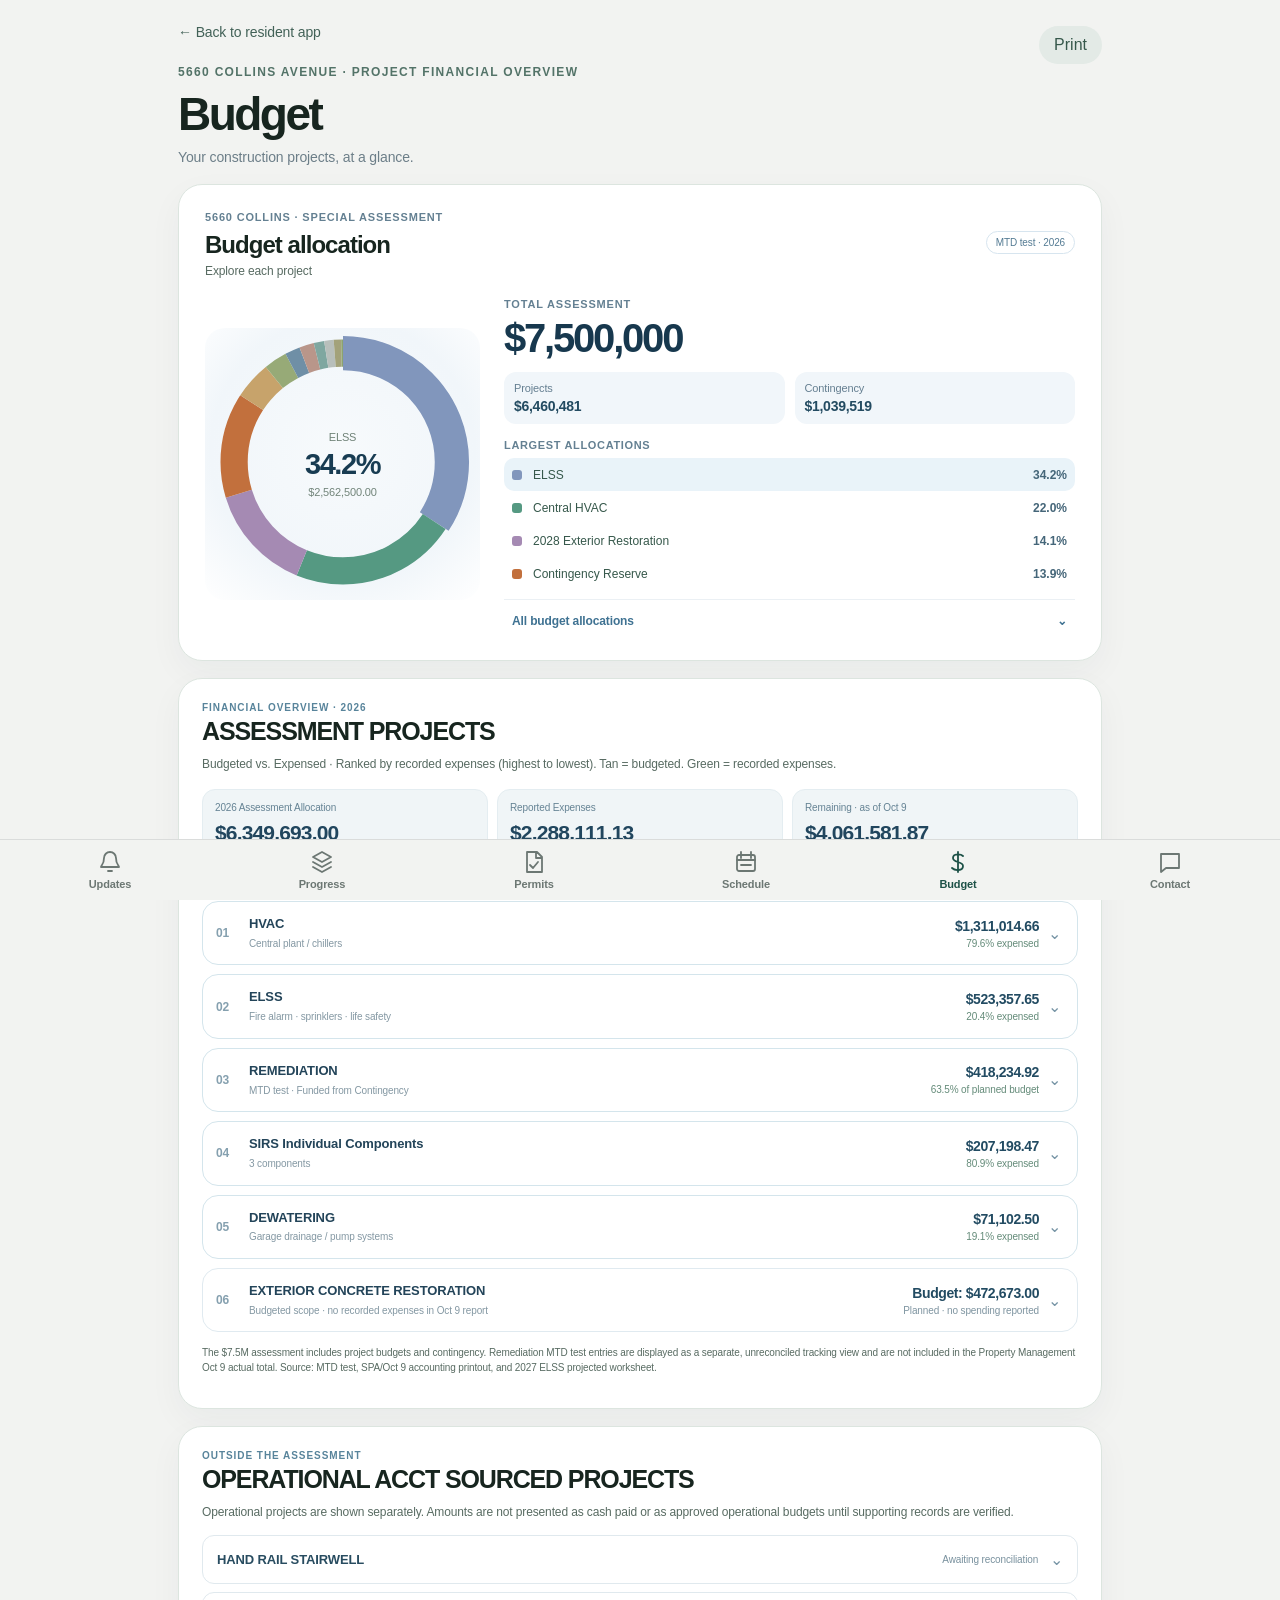
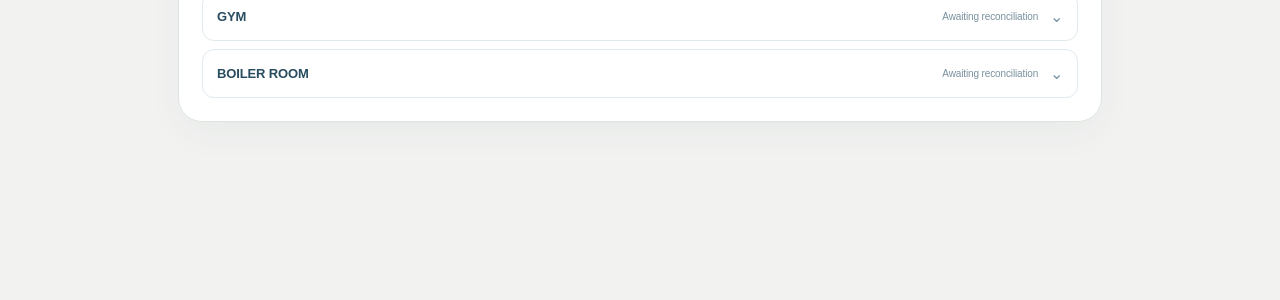
==== commit 7bffc9fe: "fix(budget): reconcile Remediation figures with MTD test line items" ====
--- a/assessment.html
+++ b/assessment.html
@@ -1,5 +1,5 @@
 <!doctype html>
-<html lang="en"><head><meta charset="utf-8"><meta name="viewport" content="width=device-width,initial-scale=1,viewport-fit=cover"><meta name="theme-color" content="#f2f3f1"><title>Financial Overview · 5660 Collins</title><meta name="app-version" content="2026-11-14-spending-desc-v10">
+<html lang="en"><head><meta charset="utf-8"><meta name="viewport" content="width=device-width,initial-scale=1,viewport-fit=cover"><meta name="theme-color" content="#f2f3f1"><title>Financial Overview · 5660 Collins</title><meta name="app-version" content="2026-11-14-mtd-remediation-source-v11">
 <style>
 *{box-sizing:border-box}body{margin:0;background:#f2f3f1;color:#17201d;font:16px -apple-system,BlinkMacSystemFont,"Segoe UI",Arial,sans-serif}.wrap{max-width:820px;margin:auto;padding:30px 18px 90px}a{color:inherit}.back{display:inline-flex;gap:8px;text-decoration:none;color:#426157;font-size:14px;margin-bottom:25px}.eyebrow{font-size:12px;font-weight:750;letter-spacing:.11em;color:#537368;text-transform:uppercase}h1{font-size:clamp(32px,7vw,46px);letter-spacing:-.045em;margin:8px 0 6px}h2{font-size:21px;letter-spacing:-.025em;margin:0 0 14px}p{color:#64726d;line-height:1.5}.sub{margin-top:0}.pill{display:inline-block;border:1px solid #c8d7d1;border-radius:99px;padding:7px 12px;color:#426157;font-size:12px;font-weight:650;margin:8px 0 20px}.stats{display:grid;grid-template-columns:repeat(2,minmax(0,1fr));gap:10px}.stat,.panel{background:#fff;border:1px solid #e2e7e3;border-radius:20px;padding:20px}.stat small{color:#697872;display:block;font-size:12px}.stat strong{display:block;font-size:clamp(24px,5vw,34px);letter-spacing:-.04em;margin:8px 0}.stat span{font-size:11px;color:#7b8983}.panel{margin-top:14px;padding:22px}.barrow{display:grid;grid-template-columns:1fr auto;gap:6px 12px;margin:17px 0}.barrow .name{font-size:13px;font-weight:600}.barrow .value{font-size:13px;font-variant-numeric:tabular-nums}.track{grid-column:1/-1;background:#edf1ee;border-radius:9px;height:12px;overflow:hidden}.fill{height:100%;background:#568a76;border-radius:9px}.legend{display:flex;gap:18px;font-size:12px;color:#677670}.dot{width:9px;height:9px;border-radius:3px;display:inline-block;margin-right:5px}.budgetgrid{display:grid;grid-template-columns:1fr auto;gap:7px;font-size:13px;margin-top:13px}.budgetgrid>div{padding:9px 0;border-bottom:1px solid #edf0ed}.muted{color:#6c7973}.notice{border-left:3px solid #c28e50;background:#fffaf1;border-radius:8px;padding:13px 16px;color:#775b32;font-size:13px;line-height:1.5;margin:20px 0}.foot{font-size:12px;line-height:1.6;margin-top:20px}button{font:inherit;border:0;background:#e3eae6;border-radius:30px;padding:10px 15px;color:#36584b;cursor:pointer}.header{display:flex;justify-content:space-between;align-items:center;gap:10px}@media(min-width:640px){.stats{grid-template-columns:repeat(4,minmax(0,1fr))}}@media(max-width:420px){.stat{padding:14px}.panel{padding:17px}}
 
@@ -327,6 +327,22 @@
 .p-group-body,.p-elss-special,.p-fin-metrics>div{background:#263e4a}
 .p-group-name strong,.p-trade-left strong,.p-group-values strong,.p-financial h2,.p-trade-right b,.p-important b,.p-projected b,.p-fin-metrics b{color:#e1eff5!important}
 }
+
+/* Remediation MTD test source reconciliation */
+.p-mtd-remediation .p-ledger-details{margin:13px 0;border:1px solid #e2e9ed;background:#fff;border-radius:11px;overflow:hidden}
+.p-ledger-head{display:flex;justify-content:space-between;gap:8px;padding:12px;border-bottom:1px solid #e4ecf0;font-size:12px;color:#345c73}
+.p-ledger-head span{font-size:10px;color:#768f9e}
+.p-ledger-row{display:flex;justify-content:space-between;gap:12px;align-items:start;padding:11px 12px;font-size:11px;border-bottom:1px solid #eaf0f4}
+.p-ledger-row:last-child{border-bottom:0}
+.p-ledger-row>div:first-child{flex:1;min-width:0}
+.p-ledger-row>div:last-child{text-align:right}
+.p-ledger-row strong{display:block;color:#285269;font-size:11px;line-height:1.35}
+.p-ledger-row small{display:block;font-size:10px;color:#7792a2;margin-top:5px}
+.p-ledger-row b{font-variant-numeric:tabular-nums;white-space:nowrap;color:#285b6f}
+.p-mtd-unspent{border-top:1px solid #e0ebf0;padding-top:8px}
+.p-mtd-unspent>summary{font-size:11px;font-weight:750;color:#4982a0;padding:8px;cursor:pointer}
+.p-mtd-remediation .p-note{margin:14px 0 0;font-size:10px;line-height:1.6;color:#778b98}
+@media(prefers-color-scheme:dark){.p-mtd-remediation .p-ledger-details{background:#233944;border-color:#3c5360}.p-ledger-row strong,.p-ledger-row b{color:#d9edf7}}
 </style><style id="budget-theme-contrast-fix">
 :root{color-scheme:light;--budget-bg:#f2f3f1;--budget-card:#fff;--budget-ink:#17251f;--budget-muted:#586b62;--budget-line:#dce5df}
 body{background:var(--budget-bg)!important;color:var(--budget-ink)!important}
@@ -392,26 +408,38 @@
  <details class="p-trade" data-trade="elss"><summary><div class="p-trade-left"><span class="p-code">2382.11</span><strong>Life Safety · ELSS</strong></div><div class="p-trade-right"><b>$523,357.65</b><small>20.4% expensed</small></div><span class="p-chevron" aria-hidden="true">⌄</span></summary><div class="p-trade-content"><div class="p-bars" aria-label="Budget $2,562,500.00 compared to expensed $523,357.65"><div class="p-barrow"><span>Budgeted</span><div class="p-track"><i class="p-tan" style="width:100%"></i></div><b>$2,562,500.00</b></div><div class="p-barrow"><span>Expensed</span><div class="p-track"><i class="p-green" style="width:20.42%"></i></div><b>$523,357.65</b></div></div><div class="p-trade-money"><span>Remaining budget</span><b>$2,039,142.35</b></div><details class="fp-sub"><summary>SPA transaction details <strong>$80,385.00 · 12 entries</strong></summary><div class="fp-invoices"><div class="fp-invoice"><div><strong>RJ Miranda Consultants, Inc.</strong><span>RJ Miranda Retainer payment</span><small>1/15/2025 · Bill</small></div><b>$7,500.00</b></div><div class="fp-invoice"><div><strong>RJ Miranda Consultants, Inc.</strong><span>ELSS Progress Pymt #2</span><small>4/28/2025 · Bill</small></div><b>$5,000.00</b></div><div class="fp-invoice"><div><strong>RJ Miranda Consultants, Inc.</strong><span>Total</span><small>4/30/2025 · Bill</small></div><b>$5,000.00</b></div><div class="fp-invoice"><div><strong>PYE BARKER FIRE &amp; SAFETY, LLC</strong><span>Conduct fire hydrant flow test/ new fire pump design, permit expediting to Miami Beach including</span><small>6/26/2025 · Bill</small></div><b>$6,480.00</b></div><div class="fp-invoice"><div><strong>Jensen Hughes</strong><span>Engineered Life Safety System Development</span><small>8/20/2025 · Bill</small></div><b>$4,500.00</b></div><div class="fp-invoice"><div><strong>PYE BARKER FIRE &amp; SAFETY, LLC</strong><span>CONDUCT SURVEY OF BUILDING AND EXISTING STANDPIPE SYSTEM CONDUCT FIRE HYDRANT FLOW TEST HYDRAUILIC CALCULATIONS FOR PROPOSED SPRINKLER SYSTEM AND STANDPIPE CLASS 1 NEW FIRE PUMP DESIGN ALONG WITH SPECIFICATIONS PE SEAL PERMIT EXPEDITING TO MIAMI BEACH INCLUDING (1) ROUND OF COMMENTS</span><small>11/9/2025 · Bill</small></div><b>$20,000.00</b></div><div class="fp-invoice"><div><strong>Jensen Hughes</strong><span>DOCUMENTATION &amp; COORDINATION</span><small>12/10/2025 · Bill</small></div><b>$11,500.00</b></div><div class="fp-invoice"><div><strong>Xtreme Fire Protection, Inc.</strong><span>Modification of Fire Sprinkler Shop Drawings and Hydraulic Calculations using existing fire pump information. Reminder that one round of corrections with plan review continues to be in affect. 0Drawings shall be turned in No later than January 5th 2026.</span><small>1/5/2026 · Bill</small></div><b>$2,990.00</b></div><div class="fp-invoice"><div><strong>Xtreme Fire Protection, Inc.</strong><span>Modification of Fire Sprinkler Shop Drawings and Hydraulic Calculations using existing fire pump information. Reminder that one round of corrections with plan review continues to be in affect. 0Drawings shall be turned in No later than January 5th 2026.</span><small>1/20/2026 · Bill</small></div><b>$2,990.00</b></div><div class="fp-invoice"><div><strong>Jensen Hughes</strong><span>Jensen Hughes is providing life safety code assessment services to 5660 Collins Ave Condos</span><small>4/16/2026 · Bill</small></div><b>$5,550.00</b></div><div class="fp-invoice"><div><strong>Jensen Hughes</strong><small>4/17/2026 · Bill</small></div><b>$3,500.00</b></div><div class="fp-invoice"><div><strong>Jensen Hughes</strong><span>life safety code assessment services</span><small>5/12/2026 · Bill</small></div><b>$5,375.00</b></div></div></details></div></details>
  <p class="p-note">Different reporting sources: Oct 9 property-management accounting shows $523,357.65 for ELSS; the 2027 tracking worksheet lists $563,470.00 to date. The difference is pending reconciliation.</p></div>
  </details>
+<details class="p-group has-expense p-mtd-remediation" data-group="remediation">
+<summary class="p-group-summary"><span class="p-index">03</span><div class="p-group-name"><strong>REMEDIATION</strong><small>MTD test · Funded from Contingency</small></div><div class="p-group-values"><strong>$418,234.92</strong><small>63.5% of planned budget</small></div><span class="p-chevron" aria-hidden="true">⌄</span></summary>
+<div class="p-bars" aria-label="MTD test planned budget $658,566.25 versus itemized expense entries $418,234.92"><div class="p-barrow"><span>Budgeted</span><div class="p-track"><i class="p-tan" style="width:100%"></i></div><b>$658,566.25</b></div><div class="p-barrow"><span>Expensed*</span><div class="p-track"><i class="p-green" style="width:63.51%"></i></div><b>$418,234.92</b></div></div>
+<div class="p-group-body"><div class="p-scope-body">
+<span class="p-kicker">MTD test · Work Outside of Assessment Budget (Sourced From Contingency)</span>
+<div class="p-projected"><div><small>MTD test budgeted scopes</small><b>$658,566.25</b></div><div><small>MTD test tracked expenses*</small><b>$418,234.92</b></div></div>
+<p><strong>$658,566.25</strong> is the sum of the work estimates in columns EF–EX (row 6), not one Remediation contract. The expense subtotal is calculated from those same columns' individual row-20 entries.</p>
+<div class="p-ledger-details"><div class="p-ledger-head"><strong>Expense activity</strong><span>Budgeted · Tracked</span></div><div class="p-ledger-row"><div><strong>Phase 2 · Fire Marshal remediation change order</strong><small>Budgeted $359,000.00</small></div><div><b>$359,919.17</b><small>100.3% expensed</small></div></div>
+<div class="p-ledger-row"><div><strong>Construction administration / temporary dehumidification</strong><small>Budgeted $68,355.95</small></div><div><b>$22,000.00</b><small>32.2% expensed</small></div></div>
+<div class="p-ledger-row"><div><strong>Remediation Phase 1 · wallpaper / drywall prep</strong><small>Budgeted $55,194.00</small></div><div><b>$19,203.75</b><small>34.8% expensed</small></div></div>
+<div class="p-ledger-row"><div><strong>Fire Watch</strong><small>Budgeted $30,000.00</small></div><div><b>$11,074.50</b><small>36.9% expensed</small></div></div>
+<div class="p-ledger-row"><div><strong>Carpet cleaning</strong><small>Budgeted $24,000.00</small></div><div><b>$6,037.50</b><small>25.2% expensed</small></div></div></div>
+<details class="p-footnote p-mtd-unspent"><summary>Other budgeted scopes · $122,016.30</summary><div class="p-ledger-details"><div class="p-ledger-row"><strong>Mold inspections / assessments</strong><b>$15,000.00</b></div>
+<div class="p-ledger-row"><strong>Dumpster &amp; pickup</strong><b>$16,500.00</b></div>
+<div class="p-ledger-row"><strong>Temporary hallway flooring · Ramboard</strong><b>$80,000.00</b></div>
+<div class="p-ledger-row"><strong>General conditions / logistics</strong><b>$10,516.30</b></div></div></details>
+<div class="p-trade-money"><span>Calculated budget difference*</span><b>$240,331.33</b></div>
+<p class="p-note">*MTD test contains #REF! in its overall expense and balance formulas (ED20–ED21), so these are reconstructed subtotals, not verified cash payments. Security is excluded in the worksheet. This subtotal is not added again to the Property Management accounting total or the $7.5M assessment.</p>
+</div></div></details>
 <details class="p-group has-expense" data-group="sirs">
  <summary class="p-group-summary">
-  <span class="p-index">03</span><div class="p-group-name"><strong>SIRS Individual Components</strong><small>3 components</small></div><div class="p-group-values"><strong>$207,198.47</strong><small>80.9% expensed</small></div><span class="p-chevron" aria-hidden="true">⌄</span>
+  <span class="p-index">04</span><div class="p-group-name"><strong>SIRS Individual Components</strong><small>3 components</small></div><div class="p-group-values"><strong>$207,198.47</strong><small>80.9% expensed</small></div><span class="p-chevron" aria-hidden="true">⌄</span>
  </summary>
  <div class="p-bars" aria-label="Budget $256,225.00 compared to expensed $207,198.47"><div class="p-barrow"><span>Budgeted</span><div class="p-track"><i class="p-tan" style="width:100%"></i></div><b>$256,225.00</b></div><div class="p-barrow"><span>Expensed</span><div class="p-track"><i class="p-green" style="width:80.87%"></i></div><b>$207,198.47</b></div></div>
  <div class="p-group-body"><details class="p-trade" data-trade="elevator"><summary><div class="p-trade-left"><span class="p-code">2382.03</span><strong>Elevator Shoring</strong></div><div class="p-trade-right"><b>$106,498.47</b><small>58.2% expensed</small></div><span class="p-chevron" aria-hidden="true">⌄</span></summary><div class="p-trade-content"><div class="p-bars" aria-label="Budget $183,000.00 compared to expensed $106,498.47"><div class="p-barrow"><span>Budgeted</span><div class="p-track"><i class="p-tan" style="width:100%"></i></div><b>$183,000.00</b></div><div class="p-barrow"><span>Expensed</span><div class="p-track"><i class="p-green" style="width:58.20%"></i></div><b>$106,498.47</b></div></div><div class="p-trade-money"><span>Remaining budget</span><b>$76,501.53</b></div><details class="fp-sub"><summary>SPA transaction details <strong>$106,498.47 · 11 entries</strong></summary><div class="fp-invoices"><div class="fp-invoice"><div><strong>Inspection Engineers Inc.</strong><span>Retainer for Structural</span><small>7/3/2025 · Bill</small></div><b>$5,150.00</b></div><div class="fp-invoice"><div><strong>Complete Structural Inc.</strong><span>5660 Condominium 50% Deposit for Emergency Elevator Repairs ($88,000.00 Original Contract Elevator Repairs)</span><small>7/30/2025 · Bill</small></div><b>$44,000.00</b></div><div class="fp-invoice"><div><strong>GLOBAL ELECTRIC SERVICES LLC</strong><span>First Visit: Work to be performed inside elevator pit for the removal of lights and conduits inside the pit area</span><small>8/6/2025 · Bill</small></div><b>$750.00</b></div><div class="fp-invoice"><div><strong>Inspection Engineers Inc.</strong><span>Down payment for structural inspections</span><small>8/28/2025 · Bill</small></div><b>$5,150.00</b></div><div class="fp-invoice"><div><strong>Complete Structural Inc.</strong><span>Emergency Elevator Repairs</span><small>9/15/2025 · Bill</small></div><b>$40,000.00</b></div><div class="fp-invoice"><div><strong>City of Miami Beach</strong><span>CITY OF MIAMI BEACH 1121696 INTERNET PAYMENT</span><small>9/15/2025 · Expense</small></div><b>$2,981.51</b></div><div class="fp-invoice"><div><strong>City Clerk’s Office</strong><span>SALE CITYCLERKS EXPED FIFTY SIXSIXTY COLLIN ACH CORP DEBIT</span><small>9/16/2025 · Expense</small></div><b>$1,070.50</b></div><div class="fp-invoice"><div><strong>GLOBAL ELECTRIC SERVICES LLC</strong><span>Second Visit: replacement of conduits and lights after repairs by others</span><small>10/1/2025 · Bill</small></div><b>$650.00</b></div><div class="fp-invoice"><div><strong>AB Electric Motors &amp; Pumps Inc</strong><span>Furnish labor, materials and equipment to trouble shoot storm lift station</span><small>10/15/2025 · Bill</small></div><b>$375.00</b></div><div class="fp-invoice"><div><strong>AB Electric Motors &amp; Pumps Inc</strong><span>Replace pump with exact replacement. (Storm Lift Station. Effluent Pump Stainless Steel 1/2 HP Phase 120 Volts).</span><small>10/17/2025 · Bill</small></div><b>$2,371.46</b></div><div class="fp-invoice"><div><strong>Complete Structural Inc.</strong><span>Service Elevator repair (remaining balance)</span><small>10/17/2025 · Bill</small></div><b>$4,000.00</b></div></div></details></div></details><details class="p-trade" data-trade="planters"><summary><div class="p-trade-left"><span class="p-code">2382.05</span><strong>Waterproofing Planters</strong></div><div class="p-trade-right"><b>$58,300.00</b><small>227.5% expensed</small></div><span class="p-chevron" aria-hidden="true">⌄</span></summary><div class="p-trade-content"><div class="p-bars" aria-label="Budget $25,625.00 compared to expensed $58,300.00"><div class="p-barrow"><span>Budgeted</span><div class="p-track"><i class="p-tan" style="width:100%"></i></div><b>$25,625.00</b></div><div class="p-barrow"><span>Expensed</span><div class="p-track"><i class="p-green" style="width:100.00%"></i></div><b>$58,300.00</b></div></div><div class="p-trade-money"><span>Remaining budget</span><b>−$32,675.00</b></div><details class="fp-sub"><summary>SPA transaction details <strong>$58,300.00 · 8 entries</strong></summary><div class="fp-invoices"><div class="fp-invoice"><div><strong>J&amp;A Granados Corp</strong><span>South side Planters Repair QTY2</span><small>10/30/2025 · Bill</small></div><b>$5,800.00</b></div><div class="fp-invoice"><div><strong>J&amp;A Granados Corp</strong><span>North Side Planter 0 50% Balance</span><small>1/2/2026 · Bill</small></div><b>$6,750.00</b></div><div class="fp-invoice"><div><strong>J&amp;A Granados Corp</strong><span>NORTH SIDE PLANTER REPAIR 0 50% pending</span><small>1/20/2026 · Bill</small></div><b>$1,750.00</b></div><div class="fp-invoice"><div><strong>J&amp;A Granados Corp</strong><span>NORTH WEST CORNET REPAIR 0 50% pending</span><small>1/20/2026 · Bill</small></div><b>$5,000.00</b></div><div class="fp-invoice"><div><strong>J&amp;A Granados Corp</strong><span>PLANTER REPAIR</span><small>1/21/2026 · Bill</small></div><b>$6,500.00</b></div><div class="fp-invoice"><div><strong>J&amp;A Granados Corp</strong><small>2/9/2026 · Bill</small></div><b>$13,500.00</b></div><div class="fp-invoice"><div><strong>J&amp;A Granados Corp</strong><span>SOUTH SIDE 0 PLANTER REPAIR</span><small>3/5/2026 · Bill</small></div><b>$12,000.00</b></div><div class="fp-invoice"><div><strong>J&amp;A Granados Corp</strong><span>NORTH SIDE 0 PLANTER REPAIR</span><small>4/14/2026 · Bill</small></div><b>$7,000.00</b></div></div></details></div></details><details class="p-trade" data-trade="structural"><summary><div class="p-trade-left"><span class="p-code">2382.04</span><strong>Structural Repairs</strong></div><div class="p-trade-right"><b>$42,400.00</b><small>89.1% expensed</small></div><span class="p-chevron" aria-hidden="true">⌄</span></summary><div class="p-trade-content"><div class="p-bars" aria-label="Budget $47,600.00 compared to expensed $42,400.00"><div class="p-barrow"><span>Budgeted</span><div class="p-track"><i class="p-tan" style="width:100%"></i></div><b>$47,600.00</b></div><div class="p-barrow"><span>Expensed</span><div class="p-track"><i class="p-green" style="width:89.08%"></i></div><b>$42,400.00</b></div></div><div class="p-trade-money"><span>Remaining budget</span><b>$5,200.00</b></div><details class="fp-sub"><summary>SPA transaction details <strong>$42,400.00 · 3 entries</strong></summary><div class="fp-invoices"><div class="fp-invoice"><div><strong>Complete Structural Inc.</strong><span>Remove and Replace broken concrete louvers/ Full Depth Beam Repair up to 20LF, Including Shoring</span><small>9/15/2025 · Bill</small></div><b>$17,200.00</b></div><div class="fp-invoice"><div><strong>Complete Structural Inc.</strong><span>Remove and Replace Broken Concrete Louvers(11)/ Full Depth Beam Repair up to 20LF. Includes Shoring</span><small>10/27/2025 · Bill</small></div><b>$8,400.00</b></div><div class="fp-invoice"><div><strong>Complete Structural Inc.</strong><span>Invoice for structural repair services at 5660 Condominium, including concrete louver replacement and beam repair.</span><small>11/14/2025 · Bill</small></div><b>$16,800.00</b></div></div></details></div></details></div>
  </details>
 <details class="p-group has-expense" data-group="dewater">
  <summary class="p-group-summary">
-  <span class="p-index">04</span><div class="p-group-name"><strong>DEWATERING</strong><small>Garage drainage / pump systems</small></div><div class="p-group-values"><strong>$71,102.50</strong><small>19.1% expensed</small></div><span class="p-chevron" aria-hidden="true">⌄</span>
+  <span class="p-index">05</span><div class="p-group-name"><strong>DEWATERING</strong><small>Garage drainage / pump systems</small></div><div class="p-group-values"><strong>$71,102.50</strong><small>19.1% expensed</small></div><span class="p-chevron" aria-hidden="true">⌄</span>
  </summary>
  <div class="p-bars" aria-label="Budget $372,000.00 compared to expensed $71,102.50"><div class="p-barrow"><span>Budgeted</span><div class="p-track"><i class="p-tan" style="width:100%"></i></div><b>$372,000.00</b></div><div class="p-barrow"><span>Expensed</span><div class="p-track"><i class="p-green" style="width:19.11%"></i></div><b>$71,102.50</b></div></div>
  <div class="p-group-body"><details class="p-trade" data-trade="dewater"><summary><div class="p-trade-left"><span class="p-code">2382.08</span><strong>Garage Dewatering</strong></div><div class="p-trade-right"><b>$71,102.50</b><small>19.1% expensed</small></div><span class="p-chevron" aria-hidden="true">⌄</span></summary><div class="p-trade-content"><div class="p-bars" aria-label="Budget $372,000.00 compared to expensed $71,102.50"><div class="p-barrow"><span>Budgeted</span><div class="p-track"><i class="p-tan" style="width:100%"></i></div><b>$372,000.00</b></div><div class="p-barrow"><span>Expensed</span><div class="p-track"><i class="p-green" style="width:19.11%"></i></div><b>$71,102.50</b></div></div><div class="p-trade-money"><span>Remaining budget</span><b>$300,897.50</b></div><details class="fp-sub"><summary>SPA transaction details <strong>$71,102.50 · 12 entries</strong></summary><div class="fp-invoices"><div class="fp-invoice"><div><strong>RJ Miranda Consultants, Inc.</strong><span>Invoice for retainer payment of Phase I for stormwater accumulation project in garage</span><small>2/5/2025 · Bill</small></div><b>$11,250.00</b></div><div class="fp-invoice"><div><strong>Florida Building &amp; Supply Inc</strong><span>Pay Application #1 for storm drainage clean0out, camera inspection, and system evaluation at Fifty0Six Sixty Collins Avenue Condominium</span><small>7/9/2025 · Bill</small></div><b>$26,580.00</b></div><div class="fp-invoice"><div><strong>RJ Miranda Consultants, Inc.</strong><span>Retainer payment for additional services 0 Phase I</span><small>7/22/2025 · Bill</small></div><b>$4,000.00</b></div><div class="fp-invoice"><div><strong>City of Miami Beach</strong><span>CITY OF*MIAMI BEACH305067307420 FL US</span><small>9/11/2025 · Expense</small></div><b>$50.00</b></div><div class="fp-invoice"><div><strong>City of Miami Beach</strong><span>CITY OF*MIAMI BEACH305067307420 FL US</span><small>9/11/2025 · Expense</small></div><b>$100.00</b></div><div class="fp-invoice"><div><strong>RJ Miranda Consultants, Inc.</strong><span>Professional service</span><small>9/12/2025 · Bill</small></div><b>$14,500.00</b></div><div class="fp-invoice"><div><strong>City of Miami Beach</strong><span>CITY OF MIAMI BEACH 0747470 INTERNET PAYMENT</span><small>9/12/2025 · Expense</small></div><b>$1,550.00</b></div><div class="fp-invoice"><div><strong>ARS Environmental</strong><span>SQ *ARS ENVIRONMENTAL, IN877041704551 FL US</span><small>9/28/2025 · Expense</small></div><b>$500.00</b></div><div class="fp-invoice"><div><strong>Miami Dade County</strong><span>MDC RER (BLDG) DEPT0WEB78603152394 FL US</span><small>10/6/2025 · Expense</small></div><b>$161.25</b></div><div class="fp-invoice"><div><strong>Miami Dade County</strong><span>MDC RER (BLDG) DEPT0WEB78603152394 FL US</span><small>10/8/2025 · Expense</small></div><b>$161.25</b></div><div class="fp-invoice"><div><strong>RJ Miranda Consultants, Inc.</strong><span>Retainer payment for Phase 11(Bid assistance)</span><small>11/5/2025 · Bill</small></div><b>$6,125.00</b></div><div class="fp-invoice"><div><strong>RJ Miranda Consultants, Inc.</strong><span>Stormwater accumulation in garage</span><small>2/9/2026 · Bill</small></div><b>$6,125.00</b></div></div></details></div></details></div>
- </details>
-<details class="p-group is-planned" data-group="remediation">
- <summary class="p-group-summary">
-  <span class="p-index">05</span><div class="p-group-name"><strong>REMEDIATION</strong><small>Assessment funded · sourced from contingency</small></div><div class="p-group-values"><strong>Allocation: $658,566.25</strong><small>Pending expense reconciliation</small></div><span class="p-chevron" aria-hidden="true">⌄</span>
- </summary>
- 
- <div class="p-group-body"><div class="p-scope-body"><p>MTD test identifies <strong>$658,566.25</strong> as a preliminary work allocation sourced from assessment contingency. It is <strong>not an additional assessment appropriation</strong>.</p><div class="p-trade-money"><span>Contingency budget · 2026 accounting</span><b>$1,039,295.00</b></div><div class="p-trade-money"><span>Recorded contingency expense · Oct 9</span><b>$42,266.28</b></div><p>The amount spent specifically on Remediation cannot yet be isolated consistently from the accounting snapshot. Do not substitute commitments, bids or change orders for expensed cash.</p></div></div>
  </details>
 <details class="p-group is-planned" data-group="exterior">
  <summary class="p-group-summary">
@@ -420,7 +448,7 @@
  
  <div class="p-group-body"><div class="p-scope-body"><p>2026 approved allocation across expansion joints, concrete repair, acrylic coating and driveway: <strong>$472,673.00</strong>. These scopes have no recorded expenses in the accounting report, so individual zero-expense cards stay hidden.</p><div class="p-trade-money"><span>2028 planned allocation</span><b>$1,057,563.00</b></div><div class="p-trade-money"><span>2030 planned allocation</span><b>$92,744.00</b></div></div></div>
  </details></div>
-<p class="p-source">The $7.5M assessment includes project budgets and contingency. Do not add Remediation to contingency twice. Actual expense and projected contract amounts are deliberately separate. Source: MTD test + SPA/Oct 9 accounting printout; projected ELSS breakdown from 2027 worksheet.</p>
+<p class="p-source">The $7.5M assessment includes project budgets and contingency. Remediation MTD test entries are displayed as a separate, unreconciled tracking view and are not included in the Property Management Oct 9 actual total. Source: MTD test, SPA/Oct 9 accounting printout, and 2027 ELSS projected worksheet.</p>
 </section>
 <section class="panel p-financial p-operational" aria-labelledby="p-operations-title">
  <span class="p-kicker">OUTSIDE THE ASSESSMENT</span><h2 id="p-operations-title">OPERATIONAL ACCT SOURCED PROJECTS</h2>
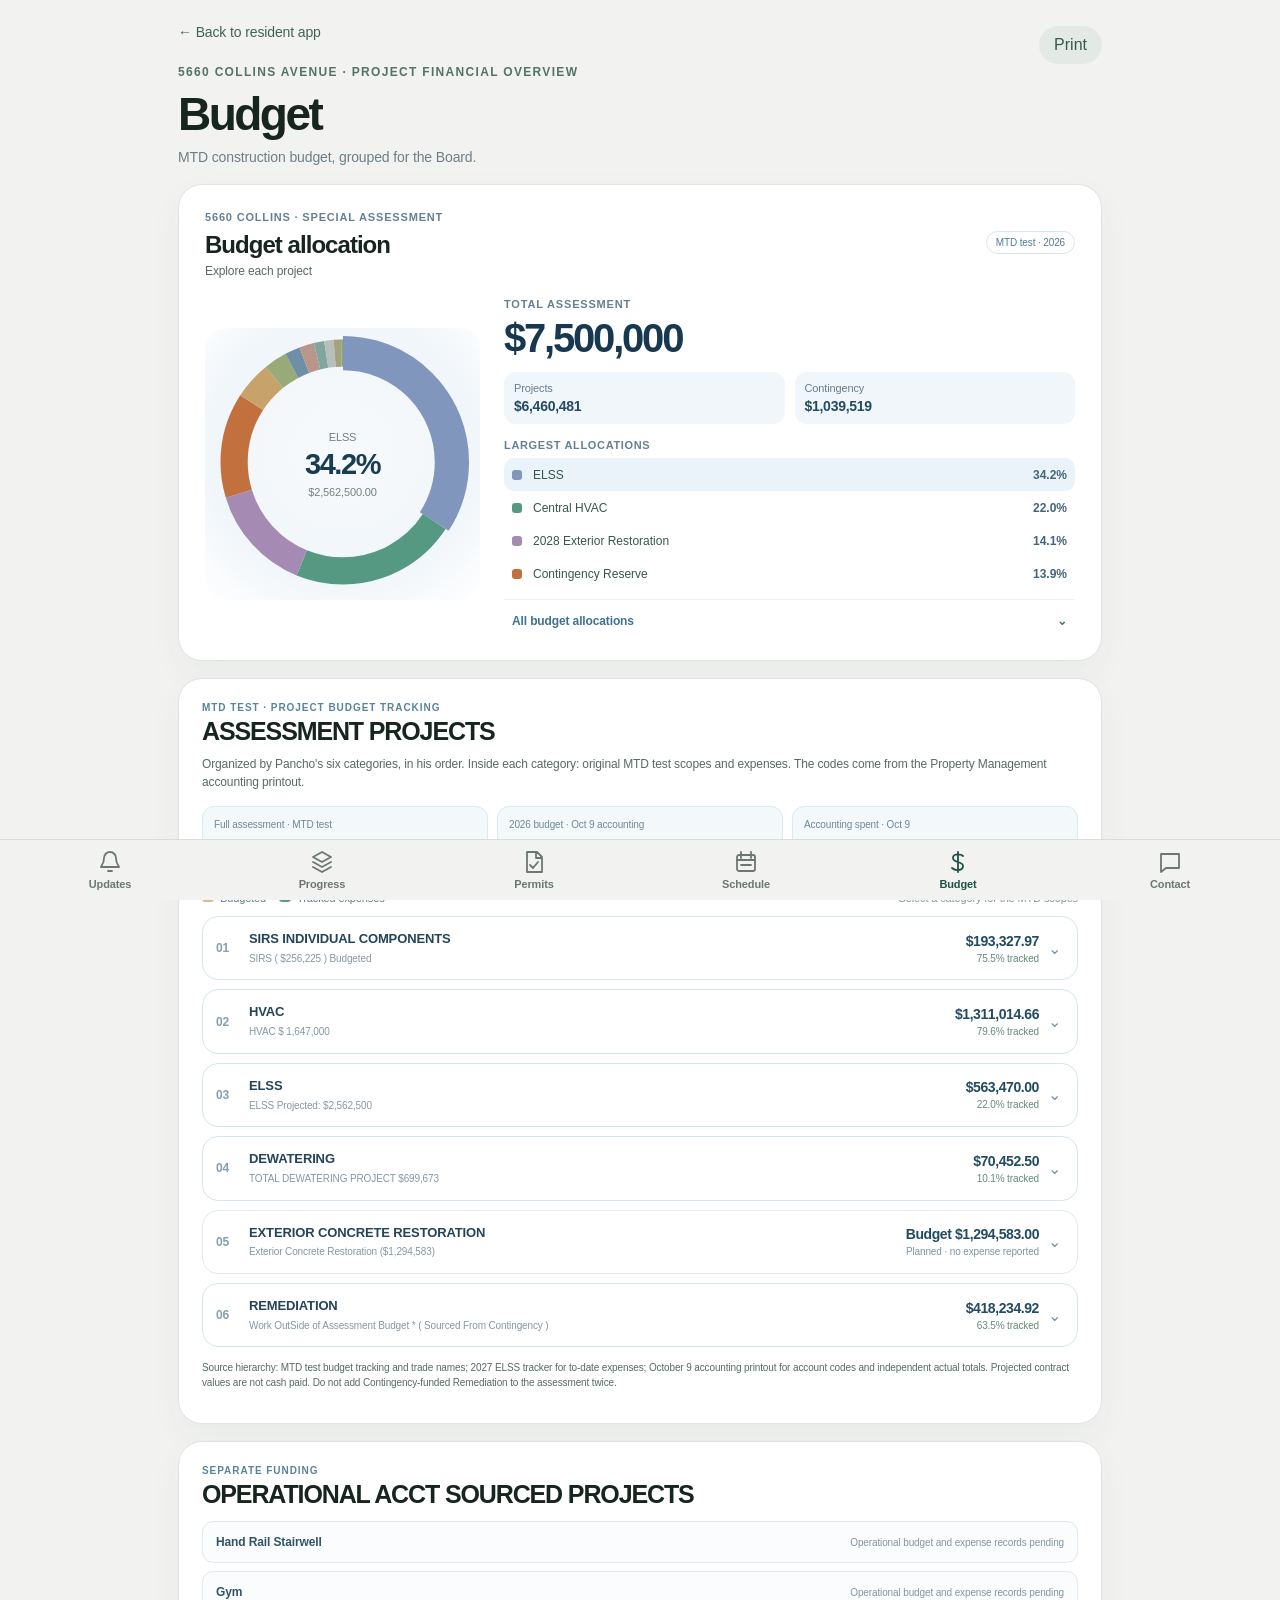
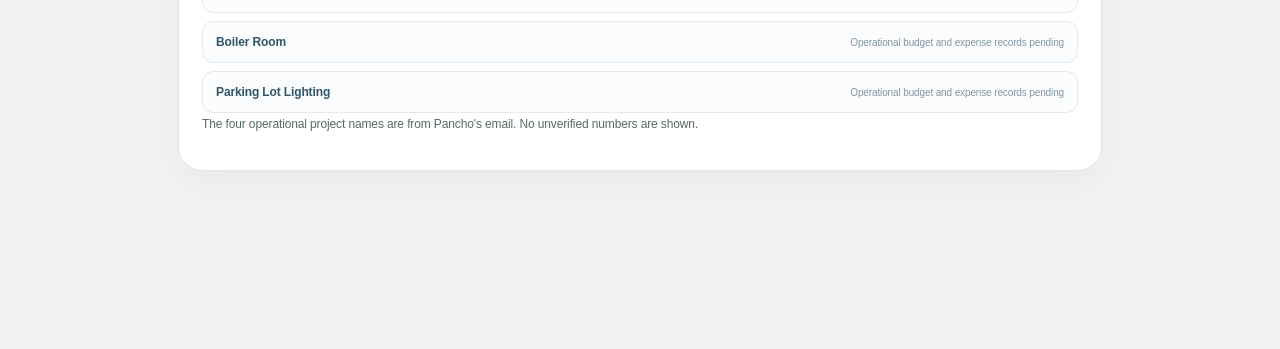
==== commit 43868aeb: "feat(budget): MTD test scope names under Pancho's six reporting categories" ====
--- a/assessment.html
+++ b/assessment.html
@@ -1,5 +1,5 @@
 <!doctype html>
-<html lang="en"><head><meta charset="utf-8"><meta name="viewport" content="width=device-width,initial-scale=1,viewport-fit=cover"><meta name="theme-color" content="#f2f3f1"><title>Financial Overview · 5660 Collins</title><meta name="app-version" content="2026-11-14-mtd-remediation-source-v11">
+<html lang="en"><head><meta charset="utf-8"><meta name="viewport" content="width=device-width,initial-scale=1,viewport-fit=cover"><meta name="theme-color" content="#f2f3f1"><title>Financial Overview · 5660 Collins</title><meta name="app-version" content="2026-11-14-mtd-pancho-hierarchy-v12">
 <style>
 *{box-sizing:border-box}body{margin:0;background:#f2f3f1;color:#17201d;font:16px -apple-system,BlinkMacSystemFont,"Segoe UI",Arial,sans-serif}.wrap{max-width:820px;margin:auto;padding:30px 18px 90px}a{color:inherit}.back{display:inline-flex;gap:8px;text-decoration:none;color:#426157;font-size:14px;margin-bottom:25px}.eyebrow{font-size:12px;font-weight:750;letter-spacing:.11em;color:#537368;text-transform:uppercase}h1{font-size:clamp(32px,7vw,46px);letter-spacing:-.045em;margin:8px 0 6px}h2{font-size:21px;letter-spacing:-.025em;margin:0 0 14px}p{color:#64726d;line-height:1.5}.sub{margin-top:0}.pill{display:inline-block;border:1px solid #c8d7d1;border-radius:99px;padding:7px 12px;color:#426157;font-size:12px;font-weight:650;margin:8px 0 20px}.stats{display:grid;grid-template-columns:repeat(2,minmax(0,1fr));gap:10px}.stat,.panel{background:#fff;border:1px solid #e2e7e3;border-radius:20px;padding:20px}.stat small{color:#697872;display:block;font-size:12px}.stat strong{display:block;font-size:clamp(24px,5vw,34px);letter-spacing:-.04em;margin:8px 0}.stat span{font-size:11px;color:#7b8983}.panel{margin-top:14px;padding:22px}.barrow{display:grid;grid-template-columns:1fr auto;gap:6px 12px;margin:17px 0}.barrow .name{font-size:13px;font-weight:600}.barrow .value{font-size:13px;font-variant-numeric:tabular-nums}.track{grid-column:1/-1;background:#edf1ee;border-radius:9px;height:12px;overflow:hidden}.fill{height:100%;background:#568a76;border-radius:9px}.legend{display:flex;gap:18px;font-size:12px;color:#677670}.dot{width:9px;height:9px;border-radius:3px;display:inline-block;margin-right:5px}.budgetgrid{display:grid;grid-template-columns:1fr auto;gap:7px;font-size:13px;margin-top:13px}.budgetgrid>div{padding:9px 0;border-bottom:1px solid #edf0ed}.muted{color:#6c7973}.notice{border-left:3px solid #c28e50;background:#fffaf1;border-radius:8px;padding:13px 16px;color:#775b32;font-size:13px;line-height:1.5;margin:20px 0}.foot{font-size:12px;line-height:1.6;margin-top:20px}button{font:inherit;border:0;background:#e3eae6;border-radius:30px;padding:10px 15px;color:#36584b;cursor:pointer}.header{display:flex;justify-content:space-between;align-items:center;gap:10px}@media(min-width:640px){.stats{grid-template-columns:repeat(4,minmax(0,1fr))}}@media(max-width:420px){.stat{padding:14px}.panel{padding:17px}}
 
@@ -343,6 +343,25 @@
 .p-mtd-unspent>summary{font-size:11px;font-weight:750;color:#4982a0;padding:8px;cursor:pointer}
 .p-mtd-remediation .p-note{margin:14px 0 0;font-size:10px;line-height:1.6;color:#778b98}
 @media(prefers-color-scheme:dark){.p-mtd-remediation .p-ledger-details{background:#233944;border-color:#3c5360}.p-ledger-row strong,.p-ledger-row b{color:#d9edf7}}
+
+/* MTD-first budget reporting with Pancho's six categories */
+.pt-summary{display:grid;grid-template-columns:repeat(3,minmax(0,1fr));gap:9px;margin:15px 0}
+.pt-summary>div{background:#f3f8fa;border:1px solid #dce9ee;border-radius:12px;padding:11px;min-width:0}
+.pt-summary small{display:block;color:#6e8998;font-size:10px;line-height:1.4}
+.pt-summary b{display:block;margin-top:7px;color:#254e64;font-size:clamp(14px,2.5vw,20px);letter-spacing:-.03em;font-variant-numeric:tabular-nums;overflow-wrap:anywhere}
+.pt-group .p-group-name strong{line-height:1.3}
+.pt-code{display:block;color:#5a879b;font-size:10px;font-weight:750;margin:7px 0}
+.pt-forecast{background:#f2f8fa;border:1px solid #dfeaf0;border-radius:9px;font-size:11px;padding:10px;margin:10px 0;color:#698494;line-height:1.5}
+.pt-forecast b{font-variant-numeric:tabular-nums;color:#315a6f}
+.pt-planned{border:1px solid #dceaf0;border-radius:11px;padding:0 12px 12px;background:#f7fafb;margin-top:11px}
+.pt-planned>summary{padding:12px 0;color:#4581a1;font-size:11px;font-weight:750;cursor:pointer}
+.pt-note{color:#748d9a;line-height:1.55;font-size:10px;margin:12px 0 2px}
+.pt-operational{display:grid;gap:8px;margin-top:12px}
+.pt-operational>div{border:1px solid #e1eaf0;background:#fafcfd;padding:13px;border-radius:11px;display:flex;align-items:center;justify-content:space-between;gap:12px}
+.pt-operational strong{font-size:12px;color:#315567}
+.pt-operational small{font-size:10px;color:#8196a2;text-align:right}
+@media(max-width:560px){.pt-summary{grid-template-columns:repeat(2,minmax(0,1fr))}.pt-summary>div:first-child{grid-column:1/-1}.pt-operational>div{display:block}.pt-operational small{display:block;text-align:left;margin-top:6px}}
+@media(prefers-color-scheme:dark){.pt-summary>div,.pt-forecast,.pt-planned,.pt-operational>div{background:#263b48;border-color:#3e5764}.pt-summary b,.pt-forecast b,.pt-operational strong{color:#d5edf8}}
 </style><style id="budget-theme-contrast-fix">
 :root{color-scheme:light;--budget-bg:#f2f3f1;--budget-card:#fff;--budget-ink:#17251f;--budget-muted:#586b62;--budget-line:#dce5df}
 body{background:var(--budget-bg)!important;color:var(--budget-ink)!important}
@@ -369,7 +388,7 @@
 document.addEventListener('DOMContentLoaded',()=>{if(matchMedia('(prefers-reduced-motion: reduce)').matches)return;
  document.querySelectorAll('.stat strong').forEach(el=>{const m=el.textContent.match(/^\$([\d,]+)$/);if(!m)return;const v=+m[1].replace(/,/g,'');const t0=performance.now();
   const step=now=>{const k=Math.min(1,(now-t0)/900),e=1-Math.pow(1-k,3);el.textContent='$'+Math.round(v*e).toLocaleString('en-US');if(k<1)requestAnimationFrame(step);};requestAnimationFrame(step);});});
-</script></head><body><div class="wrap"><div class="header"><a class="back" href="./index.html#updates">← Back to resident app</a><button onclick="window.print()">Print</button></div><div class="eyebrow">5660 Collins Avenue · Project Financial Overview</div><h1>Budget</h1><p class="sub">Your construction projects, at a glance.</p>
+</script></head><body><div class="wrap"><div class="header"><a class="back" href="./index.html#updates">← Back to resident app</a><button onclick="window.print()">Print</button></div><div class="eyebrow">5660 Collins Avenue · Project Financial Overview</div><h1>Budget</h1><p class="sub">MTD construction budget, grouped for the Board.</p>
 <section class="panel ac-chart" aria-labelledby="ac-alloc-heading">
  <div class="ac-eyebrow">5660 Collins · Special Assessment</div>
  <div class="ac-chart-heading"><div><h2 id="ac-alloc-heading">Budget allocation</h2><p>Explore each project</p></div><span class="ac-asof">MTD test · 2026</span></div>
@@ -386,76 +405,31 @@
 
 
 
-<section class="panel p-financial" id="construction-budget-report" aria-labelledby="pancho-assessment-title">
- <div class="p-header"><span class="p-kicker">FINANCIAL OVERVIEW · 2026</span><h2 id="pancho-assessment-title">ASSESSMENT PROJECTS</h2><p>Budgeted vs. Expensed · Ranked by recorded expenses (highest to lowest). Tan = budgeted. Green = recorded expenses.</p></div>
- <div class="p-fin-metrics"><div><small>2026 Assessment Allocation</small><b>$6,349,693.00</b></div><div><small>Reported Expenses</small><b>$2,288,111.13</b></div><div><small>Remaining · as of Oct 9</small><b>$4,061,581.87</b></div></div>
- <div class="p-key"><span><i class="p-tan"></i>Budgeted</span><span><i class="p-green"></i>Expensed</span><span class="p-key-help">Tap a project to view costs and source details</span></div>
- <div class="p-group-list"><details class="p-group has-expense" data-group="hvac">
- <summary class="p-group-summary">
-  <span class="p-index">01</span><div class="p-group-name"><strong>HVAC</strong><small>Central plant / chillers</small></div><div class="p-group-values"><strong>$1,311,014.66</strong><small>79.6% expensed</small></div><span class="p-chevron" aria-hidden="true">⌄</span>
- </summary>
- <div class="p-bars" aria-label="Budget $1,647,000.00 compared to expensed $1,311,014.66"><div class="p-barrow"><span>Budgeted</span><div class="p-track"><i class="p-tan" style="width:100%"></i></div><b>$1,647,000.00</b></div><div class="p-barrow"><span>Expensed</span><div class="p-track"><i class="p-green" style="width:79.60%"></i></div><b>$1,311,014.66</b></div></div>
- <div class="p-group-body"><details class="p-trade" data-trade="hvac"><summary><div class="p-trade-left"><span class="p-code">2382.10</span><strong>Central HVAC</strong></div><div class="p-trade-right"><b>$1,311,014.66</b><small>79.6% expensed</small></div><span class="p-chevron" aria-hidden="true">⌄</span></summary><div class="p-trade-content"><div class="p-bars" aria-label="Budget $1,647,000.00 compared to expensed $1,311,014.66"><div class="p-barrow"><span>Budgeted</span><div class="p-track"><i class="p-tan" style="width:100%"></i></div><b>$1,647,000.00</b></div><div class="p-barrow"><span>Expensed</span><div class="p-track"><i class="p-green" style="width:79.60%"></i></div><b>$1,311,014.66</b></div></div><div class="p-trade-money"><span>Remaining budget</span><b>$335,985.34</b></div><details class="fp-sub"><summary>SPA transaction details <strong>$1,311,014.66 · 11 entries</strong></summary><div class="fp-invoices"><div class="fp-invoice"><div><strong>Trane U.S. Inc</strong><span>30% Pre Payment for 5660 Collins Ave Condominium, Inc.</span><small>12/3/2025 · Bill</small></div><b>$361,303.50</b></div><div class="fp-invoice"><div><strong>Integrated Cooling Solutions, LLC,</strong><span>Cooling Tower Refurbishment on (1) NC8305G1SG / SN08065340A1</span><small>12/5/2025 · Bill</small></div><b>$31,375.00</b></div><div class="fp-invoice"><div><strong>Integrated Cooling Solutions, LLC,</strong><span>2nd payment as per contract 40% 0 Cooling Tower Refurbishment</span><small>2/23/2026 · Bill</small></div><b>$25,100.00</b></div><div class="fp-invoice"><div><strong>Integrated Cooling Solutions, LLC,</strong><span>Cooling Tower0 Last 10% payment per contract</span><small>3/12/2026 · Bill</small></div><b>$10,089.50</b></div><div class="fp-invoice"><div><strong>Trane U.S. Inc</strong><span>PRIOR TO ORDERING PUMPS FOR CHILLER INSTALLATION</span><small>3/20/2026 · Bill</small></div><b>$98,762.50</b></div><div class="fp-invoice"><div><strong>Integrated Cooling Solutions, LLC,</strong><span>Last payment 0 Cooling Tower</span><small>4/14/2026 · Bill</small></div><b>$19,501.00</b></div><div class="fp-invoice"><div><strong>Trane U.S. Inc</strong><span>2nd invoice for the chiller project.</span><small>4/14/2026 · Bill</small></div><b>$361,303.50</b></div><div class="fp-invoice"><div><strong>Trane U.S. Inc</strong><span>Chillers</span><small>4/15/2026 · Bill</small></div><b>$180,651.75</b></div><div class="fp-invoice"><div><strong>Trane U.S. Inc</strong><span>Rental Chillers</span><small>4/27/2026 · Bill</small></div><b>$38,300.00</b></div><div class="fp-invoice"><div><strong>Trane U.S. Inc</strong><span>2nd payment HVAC updated</span><small>4/28/2026 · Bill</small></div><b>$180,651.75</b></div><div class="fp-invoice"><div><strong>Trane U.S. Inc</strong><span>Rental Chillers</span><small>5/7/2026 · Bill</small></div><b>$3,976.16</b></div></div></details></div></details></div>
- </details>
-<details class="p-group has-expense" data-group="elss">
- <summary class="p-group-summary">
-  <span class="p-index">02</span><div class="p-group-name"><strong>ELSS</strong><small>Fire alarm · sprinklers · life safety</small></div><div class="p-group-values"><strong>$523,357.65</strong><small>20.4% expensed</small></div><span class="p-chevron" aria-hidden="true">⌄</span>
- </summary>
- <div class="p-bars" aria-label="Budget $2,562,500.00 compared to expensed $523,357.65"><div class="p-barrow"><span>Budgeted</span><div class="p-track"><i class="p-tan" style="width:100%"></i></div><b>$2,562,500.00</b></div><div class="p-barrow"><span>Expensed</span><div class="p-track"><i class="p-green" style="width:20.42%"></i></div><b>$523,357.65</b></div></div>
- <div class="p-group-body"><div class="p-elss-special"><span class="p-kicker">MTD projected construction allocation · not paid</span><div class="p-projected"><div><small>ELSS Budgeted</small><b>$2,562,500.00</b></div><div><small>ELSS Projected Expense</small><b>$2,518,761.56</b></div></div><p>Difference: <strong>$43,738.44</strong> below the approved budget. The projected figure is the itemized planning total in the 2027 worksheet, not a verified awarded contract value.</p></div>
-  <div class="p-important"><div><b>Miscellaneous</b><small>ELSS budget line · 2027 worksheet</small></div><div><b>$150,000</b><small>0% expensed</small></div></div>
-  <details class="p-footnote"><summary>Show MTD test proposed scopes</summary><div class="p-scope-body"><div class="p-trade-money"><span>Remediation &amp; Stairwell Railing · proposed</span><b>$32,000.00</b></div><div class="p-trade-money"><span>Rousseau Contractors · proposal</span><b>$50,000.00</b></div><p>These two proposals appear in a separate MTD test register. They are not cash expenses and must not replace the 0% expensed reporting requested for Miscellaneous.</p></div></details>
- <details class="p-trade" data-trade="elss"><summary><div class="p-trade-left"><span class="p-code">2382.11</span><strong>Life Safety · ELSS</strong></div><div class="p-trade-right"><b>$523,357.65</b><small>20.4% expensed</small></div><span class="p-chevron" aria-hidden="true">⌄</span></summary><div class="p-trade-content"><div class="p-bars" aria-label="Budget $2,562,500.00 compared to expensed $523,357.65"><div class="p-barrow"><span>Budgeted</span><div class="p-track"><i class="p-tan" style="width:100%"></i></div><b>$2,562,500.00</b></div><div class="p-barrow"><span>Expensed</span><div class="p-track"><i class="p-green" style="width:20.42%"></i></div><b>$523,357.65</b></div></div><div class="p-trade-money"><span>Remaining budget</span><b>$2,039,142.35</b></div><details class="fp-sub"><summary>SPA transaction details <strong>$80,385.00 · 12 entries</strong></summary><div class="fp-invoices"><div class="fp-invoice"><div><strong>RJ Miranda Consultants, Inc.</strong><span>RJ Miranda Retainer payment</span><small>1/15/2025 · Bill</small></div><b>$7,500.00</b></div><div class="fp-invoice"><div><strong>RJ Miranda Consultants, Inc.</strong><span>ELSS Progress Pymt #2</span><small>4/28/2025 · Bill</small></div><b>$5,000.00</b></div><div class="fp-invoice"><div><strong>RJ Miranda Consultants, Inc.</strong><span>Total</span><small>4/30/2025 · Bill</small></div><b>$5,000.00</b></div><div class="fp-invoice"><div><strong>PYE BARKER FIRE &amp; SAFETY, LLC</strong><span>Conduct fire hydrant flow test/ new fire pump design, permit expediting to Miami Beach including</span><small>6/26/2025 · Bill</small></div><b>$6,480.00</b></div><div class="fp-invoice"><div><strong>Jensen Hughes</strong><span>Engineered Life Safety System Development</span><small>8/20/2025 · Bill</small></div><b>$4,500.00</b></div><div class="fp-invoice"><div><strong>PYE BARKER FIRE &amp; SAFETY, LLC</strong><span>CONDUCT SURVEY OF BUILDING AND EXISTING STANDPIPE SYSTEM CONDUCT FIRE HYDRANT FLOW TEST HYDRAUILIC CALCULATIONS FOR PROPOSED SPRINKLER SYSTEM AND STANDPIPE CLASS 1 NEW FIRE PUMP DESIGN ALONG WITH SPECIFICATIONS PE SEAL PERMIT EXPEDITING TO MIAMI BEACH INCLUDING (1) ROUND OF COMMENTS</span><small>11/9/2025 · Bill</small></div><b>$20,000.00</b></div><div class="fp-invoice"><div><strong>Jensen Hughes</strong><span>DOCUMENTATION &amp; COORDINATION</span><small>12/10/2025 · Bill</small></div><b>$11,500.00</b></div><div class="fp-invoice"><div><strong>Xtreme Fire Protection, Inc.</strong><span>Modification of Fire Sprinkler Shop Drawings and Hydraulic Calculations using existing fire pump information. Reminder that one round of corrections with plan review continues to be in affect. 0Drawings shall be turned in No later than January 5th 2026.</span><small>1/5/2026 · Bill</small></div><b>$2,990.00</b></div><div class="fp-invoice"><div><strong>Xtreme Fire Protection, Inc.</strong><span>Modification of Fire Sprinkler Shop Drawings and Hydraulic Calculations using existing fire pump information. Reminder that one round of corrections with plan review continues to be in affect. 0Drawings shall be turned in No later than January 5th 2026.</span><small>1/20/2026 · Bill</small></div><b>$2,990.00</b></div><div class="fp-invoice"><div><strong>Jensen Hughes</strong><span>Jensen Hughes is providing life safety code assessment services to 5660 Collins Ave Condos</span><small>4/16/2026 · Bill</small></div><b>$5,550.00</b></div><div class="fp-invoice"><div><strong>Jensen Hughes</strong><small>4/17/2026 · Bill</small></div><b>$3,500.00</b></div><div class="fp-invoice"><div><strong>Jensen Hughes</strong><span>life safety code assessment services</span><small>5/12/2026 · Bill</small></div><b>$5,375.00</b></div></div></details></div></details>
- <p class="p-note">Different reporting sources: Oct 9 property-management accounting shows $523,357.65 for ELSS; the 2027 tracking worksheet lists $563,470.00 to date. The difference is pending reconciliation.</p></div>
- </details>
-<details class="p-group has-expense p-mtd-remediation" data-group="remediation">
-<summary class="p-group-summary"><span class="p-index">03</span><div class="p-group-name"><strong>REMEDIATION</strong><small>MTD test · Funded from Contingency</small></div><div class="p-group-values"><strong>$418,234.92</strong><small>63.5% of planned budget</small></div><span class="p-chevron" aria-hidden="true">⌄</span></summary>
-<div class="p-bars" aria-label="MTD test planned budget $658,566.25 versus itemized expense entries $418,234.92"><div class="p-barrow"><span>Budgeted</span><div class="p-track"><i class="p-tan" style="width:100%"></i></div><b>$658,566.25</b></div><div class="p-barrow"><span>Expensed*</span><div class="p-track"><i class="p-green" style="width:63.51%"></i></div><b>$418,234.92</b></div></div>
-<div class="p-group-body"><div class="p-scope-body">
-<span class="p-kicker">MTD test · Work Outside of Assessment Budget (Sourced From Contingency)</span>
-<div class="p-projected"><div><small>MTD test budgeted scopes</small><b>$658,566.25</b></div><div><small>MTD test tracked expenses*</small><b>$418,234.92</b></div></div>
-<p><strong>$658,566.25</strong> is the sum of the work estimates in columns EF–EX (row 6), not one Remediation contract. The expense subtotal is calculated from those same columns' individual row-20 entries.</p>
-<div class="p-ledger-details"><div class="p-ledger-head"><strong>Expense activity</strong><span>Budgeted · Tracked</span></div><div class="p-ledger-row"><div><strong>Phase 2 · Fire Marshal remediation change order</strong><small>Budgeted $359,000.00</small></div><div><b>$359,919.17</b><small>100.3% expensed</small></div></div>
-<div class="p-ledger-row"><div><strong>Construction administration / temporary dehumidification</strong><small>Budgeted $68,355.95</small></div><div><b>$22,000.00</b><small>32.2% expensed</small></div></div>
-<div class="p-ledger-row"><div><strong>Remediation Phase 1 · wallpaper / drywall prep</strong><small>Budgeted $55,194.00</small></div><div><b>$19,203.75</b><small>34.8% expensed</small></div></div>
-<div class="p-ledger-row"><div><strong>Fire Watch</strong><small>Budgeted $30,000.00</small></div><div><b>$11,074.50</b><small>36.9% expensed</small></div></div>
-<div class="p-ledger-row"><div><strong>Carpet cleaning</strong><small>Budgeted $24,000.00</small></div><div><b>$6,037.50</b><small>25.2% expensed</small></div></div></div>
-<details class="p-footnote p-mtd-unspent"><summary>Other budgeted scopes · $122,016.30</summary><div class="p-ledger-details"><div class="p-ledger-row"><strong>Mold inspections / assessments</strong><b>$15,000.00</b></div>
-<div class="p-ledger-row"><strong>Dumpster &amp; pickup</strong><b>$16,500.00</b></div>
-<div class="p-ledger-row"><strong>Temporary hallway flooring · Ramboard</strong><b>$80,000.00</b></div>
-<div class="p-ledger-row"><strong>General conditions / logistics</strong><b>$10,516.30</b></div></div></details>
-<div class="p-trade-money"><span>Calculated budget difference*</span><b>$240,331.33</b></div>
-<p class="p-note">*MTD test contains #REF! in its overall expense and balance formulas (ED20–ED21), so these are reconstructed subtotals, not verified cash payments. Security is excluded in the worksheet. This subtotal is not added again to the Property Management accounting total or the $7.5M assessment.</p>
-</div></div></details>
-<details class="p-group has-expense" data-group="sirs">
- <summary class="p-group-summary">
-  <span class="p-index">04</span><div class="p-group-name"><strong>SIRS Individual Components</strong><small>3 components</small></div><div class="p-group-values"><strong>$207,198.47</strong><small>80.9% expensed</small></div><span class="p-chevron" aria-hidden="true">⌄</span>
- </summary>
- <div class="p-bars" aria-label="Budget $256,225.00 compared to expensed $207,198.47"><div class="p-barrow"><span>Budgeted</span><div class="p-track"><i class="p-tan" style="width:100%"></i></div><b>$256,225.00</b></div><div class="p-barrow"><span>Expensed</span><div class="p-track"><i class="p-green" style="width:80.87%"></i></div><b>$207,198.47</b></div></div>
- <div class="p-group-body"><details class="p-trade" data-trade="elevator"><summary><div class="p-trade-left"><span class="p-code">2382.03</span><strong>Elevator Shoring</strong></div><div class="p-trade-right"><b>$106,498.47</b><small>58.2% expensed</small></div><span class="p-chevron" aria-hidden="true">⌄</span></summary><div class="p-trade-content"><div class="p-bars" aria-label="Budget $183,000.00 compared to expensed $106,498.47"><div class="p-barrow"><span>Budgeted</span><div class="p-track"><i class="p-tan" style="width:100%"></i></div><b>$183,000.00</b></div><div class="p-barrow"><span>Expensed</span><div class="p-track"><i class="p-green" style="width:58.20%"></i></div><b>$106,498.47</b></div></div><div class="p-trade-money"><span>Remaining budget</span><b>$76,501.53</b></div><details class="fp-sub"><summary>SPA transaction details <strong>$106,498.47 · 11 entries</strong></summary><div class="fp-invoices"><div class="fp-invoice"><div><strong>Inspection Engineers Inc.</strong><span>Retainer for Structural</span><small>7/3/2025 · Bill</small></div><b>$5,150.00</b></div><div class="fp-invoice"><div><strong>Complete Structural Inc.</strong><span>5660 Condominium 50% Deposit for Emergency Elevator Repairs ($88,000.00 Original Contract Elevator Repairs)</span><small>7/30/2025 · Bill</small></div><b>$44,000.00</b></div><div class="fp-invoice"><div><strong>GLOBAL ELECTRIC SERVICES LLC</strong><span>First Visit: Work to be performed inside elevator pit for the removal of lights and conduits inside the pit area</span><small>8/6/2025 · Bill</small></div><b>$750.00</b></div><div class="fp-invoice"><div><strong>Inspection Engineers Inc.</strong><span>Down payment for structural inspections</span><small>8/28/2025 · Bill</small></div><b>$5,150.00</b></div><div class="fp-invoice"><div><strong>Complete Structural Inc.</strong><span>Emergency Elevator Repairs</span><small>9/15/2025 · Bill</small></div><b>$40,000.00</b></div><div class="fp-invoice"><div><strong>City of Miami Beach</strong><span>CITY OF MIAMI BEACH 1121696 INTERNET PAYMENT</span><small>9/15/2025 · Expense</small></div><b>$2,981.51</b></div><div class="fp-invoice"><div><strong>City Clerk’s Office</strong><span>SALE CITYCLERKS EXPED FIFTY SIXSIXTY COLLIN ACH CORP DEBIT</span><small>9/16/2025 · Expense</small></div><b>$1,070.50</b></div><div class="fp-invoice"><div><strong>GLOBAL ELECTRIC SERVICES LLC</strong><span>Second Visit: replacement of conduits and lights after repairs by others</span><small>10/1/2025 · Bill</small></div><b>$650.00</b></div><div class="fp-invoice"><div><strong>AB Electric Motors &amp; Pumps Inc</strong><span>Furnish labor, materials and equipment to trouble shoot storm lift station</span><small>10/15/2025 · Bill</small></div><b>$375.00</b></div><div class="fp-invoice"><div><strong>AB Electric Motors &amp; Pumps Inc</strong><span>Replace pump with exact replacement. (Storm Lift Station. Effluent Pump Stainless Steel 1/2 HP Phase 120 Volts).</span><small>10/17/2025 · Bill</small></div><b>$2,371.46</b></div><div class="fp-invoice"><div><strong>Complete Structural Inc.</strong><span>Service Elevator repair (remaining balance)</span><small>10/17/2025 · Bill</small></div><b>$4,000.00</b></div></div></details></div></details><details class="p-trade" data-trade="planters"><summary><div class="p-trade-left"><span class="p-code">2382.05</span><strong>Waterproofing Planters</strong></div><div class="p-trade-right"><b>$58,300.00</b><small>227.5% expensed</small></div><span class="p-chevron" aria-hidden="true">⌄</span></summary><div class="p-trade-content"><div class="p-bars" aria-label="Budget $25,625.00 compared to expensed $58,300.00"><div class="p-barrow"><span>Budgeted</span><div class="p-track"><i class="p-tan" style="width:100%"></i></div><b>$25,625.00</b></div><div class="p-barrow"><span>Expensed</span><div class="p-track"><i class="p-green" style="width:100.00%"></i></div><b>$58,300.00</b></div></div><div class="p-trade-money"><span>Remaining budget</span><b>−$32,675.00</b></div><details class="fp-sub"><summary>SPA transaction details <strong>$58,300.00 · 8 entries</strong></summary><div class="fp-invoices"><div class="fp-invoice"><div><strong>J&amp;A Granados Corp</strong><span>South side Planters Repair QTY2</span><small>10/30/2025 · Bill</small></div><b>$5,800.00</b></div><div class="fp-invoice"><div><strong>J&amp;A Granados Corp</strong><span>North Side Planter 0 50% Balance</span><small>1/2/2026 · Bill</small></div><b>$6,750.00</b></div><div class="fp-invoice"><div><strong>J&amp;A Granados Corp</strong><span>NORTH SIDE PLANTER REPAIR 0 50% pending</span><small>1/20/2026 · Bill</small></div><b>$1,750.00</b></div><div class="fp-invoice"><div><strong>J&amp;A Granados Corp</strong><span>NORTH WEST CORNET REPAIR 0 50% pending</span><small>1/20/2026 · Bill</small></div><b>$5,000.00</b></div><div class="fp-invoice"><div><strong>J&amp;A Granados Corp</strong><span>PLANTER REPAIR</span><small>1/21/2026 · Bill</small></div><b>$6,500.00</b></div><div class="fp-invoice"><div><strong>J&amp;A Granados Corp</strong><small>2/9/2026 · Bill</small></div><b>$13,500.00</b></div><div class="fp-invoice"><div><strong>J&amp;A Granados Corp</strong><span>SOUTH SIDE 0 PLANTER REPAIR</span><small>3/5/2026 · Bill</small></div><b>$12,000.00</b></div><div class="fp-invoice"><div><strong>J&amp;A Granados Corp</strong><span>NORTH SIDE 0 PLANTER REPAIR</span><small>4/14/2026 · Bill</small></div><b>$7,000.00</b></div></div></details></div></details><details class="p-trade" data-trade="structural"><summary><div class="p-trade-left"><span class="p-code">2382.04</span><strong>Structural Repairs</strong></div><div class="p-trade-right"><b>$42,400.00</b><small>89.1% expensed</small></div><span class="p-chevron" aria-hidden="true">⌄</span></summary><div class="p-trade-content"><div class="p-bars" aria-label="Budget $47,600.00 compared to expensed $42,400.00"><div class="p-barrow"><span>Budgeted</span><div class="p-track"><i class="p-tan" style="width:100%"></i></div><b>$47,600.00</b></div><div class="p-barrow"><span>Expensed</span><div class="p-track"><i class="p-green" style="width:89.08%"></i></div><b>$42,400.00</b></div></div><div class="p-trade-money"><span>Remaining budget</span><b>$5,200.00</b></div><details class="fp-sub"><summary>SPA transaction details <strong>$42,400.00 · 3 entries</strong></summary><div class="fp-invoices"><div class="fp-invoice"><div><strong>Complete Structural Inc.</strong><span>Remove and Replace broken concrete louvers/ Full Depth Beam Repair up to 20LF, Including Shoring</span><small>9/15/2025 · Bill</small></div><b>$17,200.00</b></div><div class="fp-invoice"><div><strong>Complete Structural Inc.</strong><span>Remove and Replace Broken Concrete Louvers(11)/ Full Depth Beam Repair up to 20LF. Includes Shoring</span><small>10/27/2025 · Bill</small></div><b>$8,400.00</b></div><div class="fp-invoice"><div><strong>Complete Structural Inc.</strong><span>Invoice for structural repair services at 5660 Condominium, including concrete louver replacement and beam repair.</span><small>11/14/2025 · Bill</small></div><b>$16,800.00</b></div></div></details></div></details></div>
- </details>
-<details class="p-group has-expense" data-group="dewater">
- <summary class="p-group-summary">
-  <span class="p-index">05</span><div class="p-group-name"><strong>DEWATERING</strong><small>Garage drainage / pump systems</small></div><div class="p-group-values"><strong>$71,102.50</strong><small>19.1% expensed</small></div><span class="p-chevron" aria-hidden="true">⌄</span>
- </summary>
- <div class="p-bars" aria-label="Budget $372,000.00 compared to expensed $71,102.50"><div class="p-barrow"><span>Budgeted</span><div class="p-track"><i class="p-tan" style="width:100%"></i></div><b>$372,000.00</b></div><div class="p-barrow"><span>Expensed</span><div class="p-track"><i class="p-green" style="width:19.11%"></i></div><b>$71,102.50</b></div></div>
- <div class="p-group-body"><details class="p-trade" data-trade="dewater"><summary><div class="p-trade-left"><span class="p-code">2382.08</span><strong>Garage Dewatering</strong></div><div class="p-trade-right"><b>$71,102.50</b><small>19.1% expensed</small></div><span class="p-chevron" aria-hidden="true">⌄</span></summary><div class="p-trade-content"><div class="p-bars" aria-label="Budget $372,000.00 compared to expensed $71,102.50"><div class="p-barrow"><span>Budgeted</span><div class="p-track"><i class="p-tan" style="width:100%"></i></div><b>$372,000.00</b></div><div class="p-barrow"><span>Expensed</span><div class="p-track"><i class="p-green" style="width:19.11%"></i></div><b>$71,102.50</b></div></div><div class="p-trade-money"><span>Remaining budget</span><b>$300,897.50</b></div><details class="fp-sub"><summary>SPA transaction details <strong>$71,102.50 · 12 entries</strong></summary><div class="fp-invoices"><div class="fp-invoice"><div><strong>RJ Miranda Consultants, Inc.</strong><span>Invoice for retainer payment of Phase I for stormwater accumulation project in garage</span><small>2/5/2025 · Bill</small></div><b>$11,250.00</b></div><div class="fp-invoice"><div><strong>Florida Building &amp; Supply Inc</strong><span>Pay Application #1 for storm drainage clean0out, camera inspection, and system evaluation at Fifty0Six Sixty Collins Avenue Condominium</span><small>7/9/2025 · Bill</small></div><b>$26,580.00</b></div><div class="fp-invoice"><div><strong>RJ Miranda Consultants, Inc.</strong><span>Retainer payment for additional services 0 Phase I</span><small>7/22/2025 · Bill</small></div><b>$4,000.00</b></div><div class="fp-invoice"><div><strong>City of Miami Beach</strong><span>CITY OF*MIAMI BEACH305067307420 FL US</span><small>9/11/2025 · Expense</small></div><b>$50.00</b></div><div class="fp-invoice"><div><strong>City of Miami Beach</strong><span>CITY OF*MIAMI BEACH305067307420 FL US</span><small>9/11/2025 · Expense</small></div><b>$100.00</b></div><div class="fp-invoice"><div><strong>RJ Miranda Consultants, Inc.</strong><span>Professional service</span><small>9/12/2025 · Bill</small></div><b>$14,500.00</b></div><div class="fp-invoice"><div><strong>City of Miami Beach</strong><span>CITY OF MIAMI BEACH 0747470 INTERNET PAYMENT</span><small>9/12/2025 · Expense</small></div><b>$1,550.00</b></div><div class="fp-invoice"><div><strong>ARS Environmental</strong><span>SQ *ARS ENVIRONMENTAL, IN877041704551 FL US</span><small>9/28/2025 · Expense</small></div><b>$500.00</b></div><div class="fp-invoice"><div><strong>Miami Dade County</strong><span>MDC RER (BLDG) DEPT0WEB78603152394 FL US</span><small>10/6/2025 · Expense</small></div><b>$161.25</b></div><div class="fp-invoice"><div><strong>Miami Dade County</strong><span>MDC RER (BLDG) DEPT0WEB78603152394 FL US</span><small>10/8/2025 · Expense</small></div><b>$161.25</b></div><div class="fp-invoice"><div><strong>RJ Miranda Consultants, Inc.</strong><span>Retainer payment for Phase 11(Bid assistance)</span><small>11/5/2025 · Bill</small></div><b>$6,125.00</b></div><div class="fp-invoice"><div><strong>RJ Miranda Consultants, Inc.</strong><span>Stormwater accumulation in garage</span><small>2/9/2026 · Bill</small></div><b>$6,125.00</b></div></div></details></div></details></div>
- </details>
-<details class="p-group is-planned" data-group="exterior">
- <summary class="p-group-summary">
-  <span class="p-index">06</span><div class="p-group-name"><strong>EXTERIOR CONCRETE RESTORATION</strong><small>Budgeted scope · no recorded expenses in Oct 9 report</small></div><div class="p-group-values"><strong>Budget: $472,673.00</strong><small>Planned · no spending reported</small></div><span class="p-chevron" aria-hidden="true">⌄</span>
- </summary>
+<section class="panel p-financial pt-report" id="construction-budget-report" aria-labelledby="pancho-assessment-title"><div class="p-header"><span class="p-kicker">MTD TEST · PROJECT BUDGET TRACKING</span><h2 id="pancho-assessment-title">ASSESSMENT PROJECTS</h2><p>Organized by Pancho's six categories, in his order. Inside each category: original MTD test scopes and expenses. The codes come from the Property Management accounting printout.</p></div>
+<div class="pt-summary"><div><small>Full assessment · MTD test</small><b>$7,500,000.00</b></div><div><small>2026 budget · Oct 9 accounting</small><b>$6,349,693.00</b></div><div><small>Accounting spent · Oct 9</small><b>$2,288,111.13</b></div></div>
+<div class="p-key"><span><i class="p-tan"></i>Budgeted</span><span><i class="p-green"></i>Tracked expenses</span><span class="p-key-help">Select a category for the MTD scopes</span></div>
+<div class="p-group-list"><details class="p-group has-expense pt-group" data-group="sirs"><summary class="p-group-summary"><span class="p-index">01</span><div class="p-group-name"><strong>SIRS INDIVIDUAL COMPONENTS</strong><small>SIRS ( $256,225 ) Budgeted</small></div><div class="p-group-values"><strong>$193,327.97</strong><small>75.5% tracked</small></div><span class="p-chevron">⌄</span></summary>
+ <div class="p-bars"><div class="p-barrow"><span>Budgeted</span><div class="p-track"><i class="p-tan" style="width:100%"></i></div><b>$256,225.00</b></div><div class="p-barrow"><span>Tracked</span><div class="p-track"><i class="p-green" style="width:75.5%"></i></div><b>$193,327.97</b></div></div>
+ <div class="p-group-body"><span class="p-kicker">MTD test · original scope titles</span><div class="pt-forecast">Budget: <b>$256,225.00</b> · Tracked expenses: <b>$193,327.97</b></div><details class="p-trade"><summary><div class="p-trade-left"><span class="p-code">CODE 2382.03</span><strong>Elevator Shoring</strong></div><div class="p-trade-right"><b>$105,427.97</b><small>100.0% tracked</small></div><span class="p-chevron">⌄</span></summary><div class="p-trade-content"><div class="p-bars"><div class="p-barrow"><span>Budgeted</span><div class="p-track"><i class="p-tan" style="width:100%"></i></div><b>$105,427.00</b></div><div class="p-barrow"><span>Tracked</span><div class="p-track"><i class="p-green" style="width:100.0%"></i></div><b>$105,427.97</b></div></div><div class="p-trade-money"><span>MTD budget</span><b>$105,427.00</b></div><div class="p-trade-money"><span>Expense entries</span><b>$105,427.97</b></div></div></details><details class="p-trade"><summary><div class="p-trade-left"><span class="p-code">CODE 2382.05</span><strong>Waterproof Planters</strong></div><div class="p-trade-right"><b>$45,500.00</b><small>100.0% tracked</small></div><span class="p-chevron">⌄</span></summary><div class="p-trade-content"><div class="p-bars"><div class="p-barrow"><span>Budgeted</span><div class="p-track"><i class="p-tan" style="width:100%"></i></div><b>$45,500.00</b></div><div class="p-barrow"><span>Tracked</span><div class="p-track"><i class="p-green" style="width:100.0%"></i></div><b>$45,500.00</b></div></div><div class="p-trade-money"><span>MTD budget</span><b>$45,500.00</b></div><div class="p-trade-money"><span>Expense entries</span><b>$45,500.00</b></div></div></details><details class="p-trade"><summary><div class="p-trade-left"><span class="p-code">CODE 2382.04</span><strong>Structural Repairs</strong></div><div class="p-trade-right"><b>$42,400.00</b><small>100.0% tracked</small></div><span class="p-chevron">⌄</span></summary><div class="p-trade-content"><div class="p-bars"><div class="p-barrow"><span>Budgeted</span><div class="p-track"><i class="p-tan" style="width:100%"></i></div><b>$42,400.00</b></div><div class="p-barrow"><span>Tracked</span><div class="p-track"><i class="p-green" style="width:100.0%"></i></div><b>$42,400.00</b></div></div><div class="p-trade-money"><span>MTD budget</span><b>$42,400.00</b></div><div class="p-trade-money"><span>Expense entries</span><b>$42,400.00</b></div></div></details><p class="pt-note">MTD test estimates total $193,327 across the three SIRS components; the SIRS budget header is $256,225. The accountant's Oct 9 figures for these codes total $207,198.47; keep that as an independent accounting snapshot.</p></div></details>
+<details class="p-group has-expense pt-group" data-group="hvac"><summary class="p-group-summary"><span class="p-index">02</span><div class="p-group-name"><strong>HVAC</strong><small>HVAC $ 1,647,000</small></div><div class="p-group-values"><strong>$1,311,014.66</strong><small>79.6% tracked</small></div><span class="p-chevron">⌄</span></summary>
+ <div class="p-bars"><div class="p-barrow"><span>Budgeted</span><div class="p-track"><i class="p-tan" style="width:100%"></i></div><b>$1,647,000.00</b></div><div class="p-barrow"><span>Tracked</span><div class="p-track"><i class="p-green" style="width:79.6%"></i></div><b>$1,311,014.66</b></div></div>
+ <div class="p-group-body"><span class="p-kicker">MTD test · original scope titles</span><span class="pt-code">Printed accounting code: 2382.10</span><div class="pt-forecast">Budget: <b>$1,647,000.00</b> · Tracked expenses: <b>$1,311,014.66</b></div><div class="pt-forecast">MTD test itemized scope estimate: <b>$1,542,970.00</b></div><details class="p-trade"><summary><div class="p-trade-left"><strong>TRANE (permit Fees $47,200 included )</strong></div><div class="p-trade-right"><b>$1,083,910.50</b><small>90.0% tracked</small></div><span class="p-chevron">⌄</span></summary><div class="p-trade-content"><div class="p-bars"><div class="p-barrow"><span>Budgeted</span><div class="p-track"><i class="p-tan" style="width:100%"></i></div><b>$1,204,345.00</b></div><div class="p-barrow"><span>Tracked</span><div class="p-track"><i class="p-green" style="width:90.0%"></i></div><b>$1,083,910.50</b></div></div><div class="p-trade-money"><span>MTD budget</span><b>$1,204,345.00</b></div><div class="p-trade-money"><span>Expense entries</span><b>$1,083,910.50</b></div></div></details><details class="p-trade"><summary><div class="p-trade-left"><strong>Pump Install</strong></div><div class="p-trade-right"><b>$98,762.50</b><small>50.0% tracked</small></div><span class="p-chevron">⌄</span></summary><div class="p-trade-content"><div class="p-bars"><div class="p-barrow"><span>Budgeted</span><div class="p-track"><i class="p-tan" style="width:100%"></i></div><b>$197,525.00</b></div><div class="p-barrow"><span>Tracked</span><div class="p-track"><i class="p-green" style="width:50.0%"></i></div><b>$98,762.50</b></div></div><div class="p-trade-money"><span>MTD budget</span><b>$197,525.00</b></div><div class="p-trade-money"><span>Expense entries</span><b>$98,762.50</b></div></div></details><details class="p-trade"><summary><div class="p-trade-left"><strong>Intergrated Cooling Solution ICS</strong></div><div class="p-trade-right"><b>$86,065.50</b><small>106.1% tracked</small></div><span class="p-chevron">⌄</span></summary><div class="p-trade-content"><div class="p-bars"><div class="p-barrow"><span>Budgeted</span><div class="p-track"><i class="p-tan" style="width:100%"></i></div><b>$81,100.00</b></div><div class="p-barrow"><span>Tracked</span><div class="p-track"><i class="p-green" style="width:100.0%"></i></div><b>$86,065.50</b></div></div><div class="p-trade-money"><span>MTD budget</span><b>$81,100.00</b></div><div class="p-trade-money"><span>Expense entries</span><b>$86,065.50</b></div></div></details><details class="p-trade"><summary><div class="p-trade-left"><strong>RENTAL</strong></div><div class="p-trade-right"><b>$42,276.16</b><small>70.5% tracked</small></div><span class="p-chevron">⌄</span></summary><div class="p-trade-content"><div class="p-bars"><div class="p-barrow"><span>Budgeted</span><div class="p-track"><i class="p-tan" style="width:100%"></i></div><b>$60,000.00</b></div><div class="p-barrow"><span>Tracked</span><div class="p-track"><i class="p-green" style="width:70.5%"></i></div><b>$42,276.16</b></div></div><div class="p-trade-money"><span>MTD budget</span><b>$60,000.00</b></div><div class="p-trade-money"><span>Expense entries</span><b>$42,276.16</b></div></div></details><p class="pt-note">MTD test TRANE, ICS, RENTAL and Pump Install expenses add to $1,311,014.66. Budget and trade estimates are distinct values.</p></div></details>
+<details class="p-group has-expense pt-group" data-group="elss"><summary class="p-group-summary"><span class="p-index">03</span><div class="p-group-name"><strong>ELSS</strong><small>ELSS Projected: $2,562,500</small></div><div class="p-group-values"><strong>$563,470.00</strong><small>22.0% tracked</small></div><span class="p-chevron">⌄</span></summary>
+ <div class="p-bars"><div class="p-barrow"><span>Budgeted</span><div class="p-track"><i class="p-tan" style="width:100%"></i></div><b>$2,562,500.00</b></div><div class="p-barrow"><span>Tracked</span><div class="p-track"><i class="p-green" style="width:22.0%"></i></div><b>$563,470.00</b></div></div>
+ <div class="p-group-body"><span class="p-kicker">MTD test · original scope titles</span><span class="pt-code">Printed accounting code: 2382.11</span><div class="pt-forecast">Budget: <b>$2,562,500.00</b> · Tracked expenses: <b>$563,470.00</b></div><div class="p-elss-special"><span class="p-kicker">MTD TEST · PROJECT BUDGET TRACKING</span><div class="p-projected"><div><small>ELSS BUDGETED</small><b>$2,562,500.00</b></div><div><small>ELSS PROJECTED EXPENSE</small><b>$2,518,761.56</b></div></div><p>Difference: $43,738.44. Project tracking to date is shown separately.</p></div><div class="p-important"><div><b>Miscellaneous</b><small>Pancho / 2027 tracker</small></div><div><b>$150,000.00</b><small>0% expensed</small></div></div><details class="p-trade"><summary><div class="p-trade-left"><strong>Fire Alarm</strong></div><div class="p-trade-right"><b>$184,800.00</b><small>30.0% tracked</small></div><span class="p-chevron">⌄</span></summary><div class="p-trade-content"><div class="p-bars"><div class="p-barrow"><span>Budgeted</span><div class="p-track"><i class="p-tan" style="width:100%"></i></div><b>$616,000.00</b></div><div class="p-barrow"><span>Tracked</span><div class="p-track"><i class="p-green" style="width:30.0%"></i></div><b>$184,800.00</b></div></div><div class="p-trade-money"><span>MTD budget</span><b>$616,000.00</b></div><div class="p-trade-money"><span>Expense entries</span><b>$184,800.00</b></div></div></details><details class="p-trade"><summary><div class="p-trade-left"><strong>ELSS 0 Engineering</strong></div><div class="p-trade-right"><b>$145,260.00</b><small>100.0% tracked</small></div><span class="p-chevron">⌄</span></summary><div class="p-trade-content"><div class="p-bars"><div class="p-barrow"><span>Budgeted</span><div class="p-track"><i class="p-tan" style="width:100%"></i></div><b>$145,260.00</b></div><div class="p-barrow"><span>Tracked</span><div class="p-track"><i class="p-green" style="width:100.0%"></i></div><b>$145,260.00</b></div></div><div class="p-trade-money"><span>MTD budget</span><b>$145,260.00</b></div><div class="p-trade-money"><span>Expense entries</span><b>$145,260.00</b></div></div></details><details class="p-trade"><summary><div class="p-trade-left"><strong>Sprinkler</strong></div><div class="p-trade-right"><b>$120,000.00</b><small>30.0% tracked</small></div><span class="p-chevron">⌄</span></summary><div class="p-trade-content"><div class="p-bars"><div class="p-barrow"><span>Budgeted</span><div class="p-track"><i class="p-tan" style="width:100%"></i></div><b>$400,000.00</b></div><div class="p-barrow"><span>Tracked</span><div class="p-track"><i class="p-green" style="width:30.0%"></i></div><b>$120,000.00</b></div></div><div class="p-trade-money"><span>MTD budget</span><b>$400,000.00</b></div><div class="p-trade-money"><span>Expense entries</span><b>$120,000.00</b></div></div></details><details class="p-trade"><summary><div class="p-trade-left"><strong>Smoke Enclosure Door</strong></div><div class="p-trade-right"><b>$113,410.00</b><small>48.9% tracked</small></div><span class="p-chevron">⌄</span></summary><div class="p-trade-content"><div class="p-bars"><div class="p-barrow"><span>Budgeted</span><div class="p-track"><i class="p-tan" style="width:100%"></i></div><b>$232,000.00</b></div><div class="p-barrow"><span>Tracked</span><div class="p-track"><i class="p-green" style="width:48.9%"></i></div><b>$113,410.00</b></div></div><div class="p-trade-money"><span>MTD budget</span><b>$232,000.00</b></div><div class="p-trade-money"><span>Expense entries</span><b>$113,410.00</b></div></div></details><details class="pt-planned"><summary>Show 6 other budgeted scopes without expense entries</summary><div class="p-trade-money"><span>Drywall</span><b>$350,000.00</b></div><div class="p-trade-money"><span>Construction Admin</span><b>$286,868.00</b></div><div class="p-trade-money"><span>Electrical</span><b>$150,000.00</b></div><div class="p-trade-money"><span>Performance BOND</span><b>$102,500.00</b></div><div class="p-trade-money"><span>General Conditions</span><b>$44,133.56</b></div><div class="p-trade-money"><span>Fire  Dammpers</span><b>$42,000.00</b></div></details><p class="pt-note">MTD test provides the ELSS scope names and projected values. The companion 2027 tracker reports $563,470 expense-to-date; the accountant's Oct 9 report shows $523,357.65. Pancho requires Miscellaneous $150,000 and 0% expensed. MTD test separately has $82,000 in that row, pending reconciliation.</p></div></details>
+<details class="p-group has-expense pt-group" data-group="dewater"><summary class="p-group-summary"><span class="p-index">04</span><div class="p-group-name"><strong>DEWATERING</strong><small>TOTAL DEWATERING PROJECT $699,673</small></div><div class="p-group-values"><strong>$70,452.50</strong><small>10.1% tracked</small></div><span class="p-chevron">⌄</span></summary>
+ <div class="p-bars"><div class="p-barrow"><span>Budgeted</span><div class="p-track"><i class="p-tan" style="width:100%"></i></div><b>$699,673.00</b></div><div class="p-barrow"><span>Tracked</span><div class="p-track"><i class="p-green" style="width:10.1%"></i></div><b>$70,452.50</b></div></div>
+ <div class="p-group-body"><span class="p-kicker">MTD test · original scope titles</span><span class="pt-code">Printed accounting code: 2382.08</span><div class="pt-forecast">Budget: <b>$699,673.00</b> · Tracked expenses: <b>$70,452.50</b></div><details class="p-trade"><summary><div class="p-trade-left"><strong>miranda Engineering Agreement</strong></div><div class="p-trade-right"><b>$43,872.50</b><small>54.2% tracked</small></div><span class="p-chevron">⌄</span></summary><div class="p-trade-content"><div class="p-bars"><div class="p-barrow"><span>Budgeted</span><div class="p-track"><i class="p-tan" style="width:100%"></i></div><b>$81,000.00</b></div><div class="p-barrow"><span>Tracked</span><div class="p-track"><i class="p-green" style="width:54.2%"></i></div><b>$43,872.50</b></div></div><div class="p-trade-money"><span>MTD budget</span><b>$81,000.00</b></div><div class="p-trade-money"><span>Expense entries</span><b>$43,872.50</b></div></div></details><details class="p-trade"><summary><div class="p-trade-left"><strong>Jet Washing /Camera Under Slab</strong></div><div class="p-trade-right"><b>$26,580.00</b><small>100.3% tracked</small></div><span class="p-chevron">⌄</span></summary><div class="p-trade-content"><div class="p-bars"><div class="p-barrow"><span>Budgeted</span><div class="p-track"><i class="p-tan" style="width:100%"></i></div><b>$26,500.00</b></div><div class="p-barrow"><span>Tracked</span><div class="p-track"><i class="p-green" style="width:100.0%"></i></div><b>$26,580.00</b></div></div><div class="p-trade-money"><span>MTD budget</span><b>$26,500.00</b></div><div class="p-trade-money"><span>Expense entries</span><b>$26,580.00</b></div></div></details><details class="pt-planned"><summary>Show 9 other budgeted scopes without expense entries</summary><div class="p-trade-money"><span>Pumps / Ejector system replacement  + Electrical Pumps System &amp; Ctrs</span><b>$202,000.00</b></div><div class="p-trade-money"><span>PVC Cieling</span><b>$160,000.00</b></div><div class="p-trade-money"><span>Construction Admin</span><b>$105,617.98</b></div><div class="p-trade-money"><span>Pipe Lining</span><b>$87,500.00</b></div><div class="p-trade-money"><span>Roof Drains &amp; Planter Drains</span><b>$44,000.00</b></div><div class="p-trade-money"><span>Removal Back Water Valves</span><b>$42,000.00</b></div><div class="p-trade-money"><span>ELECTRICAL</span><b>$35,915.00</b></div><div class="p-trade-money"><span>Mobilization</span><b>$35,000.00</b></div><div class="p-trade-money"><span>Floor Drains</span><b>$27,546.00</b></div></details><p class="pt-note">MTD test $699,673 combined project includes $327,673 of garage concrete restoration. Printed account 2382.08 pertains to Garage Dewatering only ($372,000 budget, $71,102.50 accounting expense); MTD test shows $70,452.50 tracked for the combined scope's recorded soft costs.</p></div></details>
+<details class="p-group is-planned pt-group" data-group="exterior"><summary class="p-group-summary"><span class="p-index">05</span><div class="p-group-name"><strong>EXTERIOR CONCRETE RESTORATION</strong><small>Exterior Concrete Restoration ($1,294,583)</small></div><div class="p-group-values"><strong>Budget $1,294,583.00</strong><small>Planned · no expense reported</small></div><span class="p-chevron">⌄</span></summary>
  
- <div class="p-group-body"><div class="p-scope-body"><p>2026 approved allocation across expansion joints, concrete repair, acrylic coating and driveway: <strong>$472,673.00</strong>. These scopes have no recorded expenses in the accounting report, so individual zero-expense cards stay hidden.</p><div class="p-trade-money"><span>2028 planned allocation</span><b>$1,057,563.00</b></div><div class="p-trade-money"><span>2030 planned allocation</span><b>$92,744.00</b></div></div></div>
- </details></div>
-<p class="p-source">The $7.5M assessment includes project budgets and contingency. Remediation MTD test entries are displayed as a separate, unreconciled tracking view and are not included in the Property Management Oct 9 actual total. Source: MTD test, SPA/Oct 9 accounting printout, and 2027 ELSS projected worksheet.</p>
-</section>
-<section class="panel p-financial p-operational" aria-labelledby="p-operations-title">
- <span class="p-kicker">OUTSIDE THE ASSESSMENT</span><h2 id="p-operations-title">OPERATIONAL ACCT SOURCED PROJECTS</h2>
- <p>Operational projects are shown separately. Amounts are not presented as cash paid or as approved operational budgets until supporting records are verified.</p>
- <div class="p-operation-list"><details class="p-operation"><summary><span>HAND RAIL STAIRWELL</span><small>Awaiting reconciliation</small><span class="p-chevron">⌄</span></summary><p>MTD test references an $82,500 construction estimate; operational funding is not reconciled</p></details><details class="p-operation"><summary><span>GYM</span><small>Awaiting reconciliation</small><span class="p-chevron">⌄</span></summary><p>Waiting for paid amounts, invoices and funding confirmation from property management</p></details><details class="p-operation"><summary><span>BOILER ROOM</span><small>Awaiting reconciliation</small><span class="p-chevron">⌄</span></summary><p>Operational accounting details not yet supplied</p></details></div>
-</section>
-<div class="ac-legacy" hidden aria-hidden="true"><section class="panel next-payment" id="next-payment-upcoming" aria-label="Next payment upcoming for HVAC">
+ <div class="p-group-body"><span class="p-kicker">MTD test · original scope titles</span><div class="pt-forecast">Budget: <b>$1,294,583.00</b> · Tracked expenses: <b>$0.00</b></div><p class="pt-note">No expenses listed for this group in MTD test.</p><details class="pt-planned"><summary>Show 5 other budgeted scopes without expense entries</summary><div class="p-trade-money"><span>2028 Exterior</span><b>$258,464.00</b></div><div class="p-trade-money"><span>Balconies / Concrete Restor.)</span><b>$249,025.00</b></div><div class="p-trade-money"><span>Balcony  waterproofing</span><b>$197,881.00</b></div><div class="p-trade-money"><span>Restoration Exterior wall</span><b>$87,487.00</b></div><div class="p-trade-money"><span>Railings</span><b>$15,000.00</b></div></details><p class="pt-note">MTD test's exterior restoration estimate is $1,294,583. The 2028 funding allocation of $1,057,563 is a separate assessment schedule, not the same projected cost.</p></div></details>
+<details class="p-group has-expense pt-group" data-group="remediation"><summary class="p-group-summary"><span class="p-index">06</span><div class="p-group-name"><strong>REMEDIATION</strong><small>Work OutSide of Assessment Budget * ( Sourced From Contingency )</small></div><div class="p-group-values"><strong>$418,234.92</strong><small>63.5% tracked</small></div><span class="p-chevron">⌄</span></summary>
+ <div class="p-bars"><div class="p-barrow"><span>Budgeted</span><div class="p-track"><i class="p-tan" style="width:100%"></i></div><b>$658,566.25</b></div><div class="p-barrow"><span>Tracked</span><div class="p-track"><i class="p-green" style="width:63.5%"></i></div><b>$418,234.92</b></div></div>
+ <div class="p-group-body"><span class="p-kicker">MTD test · original scope titles</span><span class="pt-code">Contingency funding code: 2382.13 (not a Remediation expense code)</span><div class="pt-forecast">Budget: <b>$658,566.25</b> · Tracked expenses: <b>$418,234.92</b></div><details class="p-trade"><summary><div class="p-trade-left"><strong>Fire Marshall Concession PHASE 2 Mold Remediation CHANGE ORDER MTD20260034063</strong></div><div class="p-trade-right"><b>$359,919.17</b><small>100.3% tracked</small></div><span class="p-chevron">⌄</span></summary><div class="p-trade-content"><div class="p-bars"><div class="p-barrow"><span>Budgeted</span><div class="p-track"><i class="p-tan" style="width:100%"></i></div><b>$359,000.00</b></div><div class="p-barrow"><span>Tracked</span><div class="p-track"><i class="p-green" style="width:100.0%"></i></div><b>$359,919.17</b></div></div><div class="p-trade-money"><span>MTD budget</span><b>$359,000.00</b></div><div class="p-trade-money"><span>Expense entries</span><b>$359,919.17</b></div></div></details><details class="p-trade"><summary><div class="p-trade-left"><strong>Construction Admin</strong></div><div class="p-trade-right"><b>$22,000.00</b><small>32.2% tracked</small></div><span class="p-chevron">⌄</span></summary><div class="p-trade-content"><div class="p-bars"><div class="p-barrow"><span>Budgeted</span><div class="p-track"><i class="p-tan" style="width:100%"></i></div><b>$68,355.95</b></div><div class="p-barrow"><span>Tracked</span><div class="p-track"><i class="p-green" style="width:32.2%"></i></div><b>$22,000.00</b></div></div><div class="p-trade-money"><span>MTD budget</span><b>$68,355.95</b></div><div class="p-trade-money"><span>Expense entries</span><b>$22,000.00</b></div></div></details><details class="p-trade"><summary><div class="p-trade-left"><strong>M &amp; A Remediation PHASE 1 (wallpaper removal / Drywall Prep)</strong></div><div class="p-trade-right"><b>$19,203.75</b><small>34.8% tracked</small></div><span class="p-chevron">⌄</span></summary><div class="p-trade-content"><div class="p-bars"><div class="p-barrow"><span>Budgeted</span><div class="p-track"><i class="p-tan" style="width:100%"></i></div><b>$55,194.00</b></div><div class="p-barrow"><span>Tracked</span><div class="p-track"><i class="p-green" style="width:34.8%"></i></div><b>$19,203.75</b></div></div><div class="p-trade-money"><span>MTD budget</span><b>$55,194.00</b></div><div class="p-trade-money"><span>Expense entries</span><b>$19,203.75</b></div></div></details><details class="p-trade"><summary><div class="p-trade-left"><strong>Fire Watch</strong></div><div class="p-trade-right"><b>$11,074.50</b><small>36.9% tracked</small></div><span class="p-chevron">⌄</span></summary><div class="p-trade-content"><div class="p-bars"><div class="p-barrow"><span>Budgeted</span><div class="p-track"><i class="p-tan" style="width:100%"></i></div><b>$30,000.00</b></div><div class="p-barrow"><span>Tracked</span><div class="p-track"><i class="p-green" style="width:36.9%"></i></div><b>$11,074.50</b></div></div><div class="p-trade-money"><span>MTD budget</span><b>$30,000.00</b></div><div class="p-trade-money"><span>Expense entries</span><b>$11,074.50</b></div></div></details><details class="p-trade"><summary><div class="p-trade-left"><strong>Carpet Cleaning</strong></div><div class="p-trade-right"><b>$6,037.50</b><small>25.2% tracked</small></div><span class="p-chevron">⌄</span></summary><div class="p-trade-content"><div class="p-bars"><div class="p-barrow"><span>Budgeted</span><div class="p-track"><i class="p-tan" style="width:100%"></i></div><b>$24,000.00</b></div><div class="p-barrow"><span>Tracked</span><div class="p-track"><i class="p-green" style="width:25.2%"></i></div><b>$6,037.50</b></div></div><div class="p-trade-money"><span>MTD budget</span><b>$24,000.00</b></div><div class="p-trade-money"><span>Expense entries</span><b>$6,037.50</b></div></div></details><details class="pt-planned"><summary>Show 4 other budgeted scopes without expense entries</summary><div class="p-trade-money"><span>Temporary flooring hallways 0 Ramboard fire rated</span><b>$80,000.00</b></div><div class="p-trade-money"><span>Dumpster &amp; P/U</span><b>$16,500.00</b></div><div class="p-trade-money"><span>Inspections / MOLD Assessments</span><b>$15,000.00</b></div><div class="p-trade-money"><span>General Conditions</span><b>$10,516.30</b></div></details><p class="pt-note">This is the original MTD test section outside the initial assessment project allocation, funded from Contingency. The $658,566.25 comprises multiple scoped budgets, not a single contract. $418,234.92 is the sum of itemized tracking entries: ED20/ED21 master roll-ups have #REF! errors. Account 2382.13 is Contingency funding only, not a Remediation-specific accounting code. These amounts cannot be added again to total assessment spent.</p></div></details></div>
+<p class="p-source">Source hierarchy: MTD test budget tracking and trade names; 2027 ELSS tracker for to-date expenses; October 9 accounting printout for account codes and independent actual totals. Projected contract values are not cash paid. Do not add Contingency-funded Remediation to the assessment twice.</p>
+</section><section class="panel p-financial p-operational" aria-labelledby="p-operations-title"><span class="p-kicker">SEPARATE FUNDING</span><h2 id="p-operations-title">OPERATIONAL ACCT SOURCED PROJECTS</h2>
+<div class="pt-operational"><div><strong>Hand Rail Stairwell</strong><small>Operational budget and expense records pending</small></div><div><strong>Gym</strong><small>Operational budget and expense records pending</small></div><div><strong>Boiler Room</strong><small>Operational budget and expense records pending</small></div><div><strong>Parking Lot Lighting</strong><small>Operational budget and expense records pending</small></div></div>
+<p class="p-source">The four operational project names are from Pancho's email. No unverified numbers are shown.</p></section><div class="ac-legacy" hidden aria-hidden="true"><section class="panel next-payment" id="next-payment-upcoming" aria-label="Next payment upcoming for HVAC">
   <div><span class="next-payment-kicker">Next Payment Upcoming</span><span class="next-payment-vendor">Trane · Chiller Replacement</span></div>
   <div class="next-payment-amount">$120,434.50</div>
   <span class="next-payment-status">Awaiting final invoice · No due date confirmed</span>
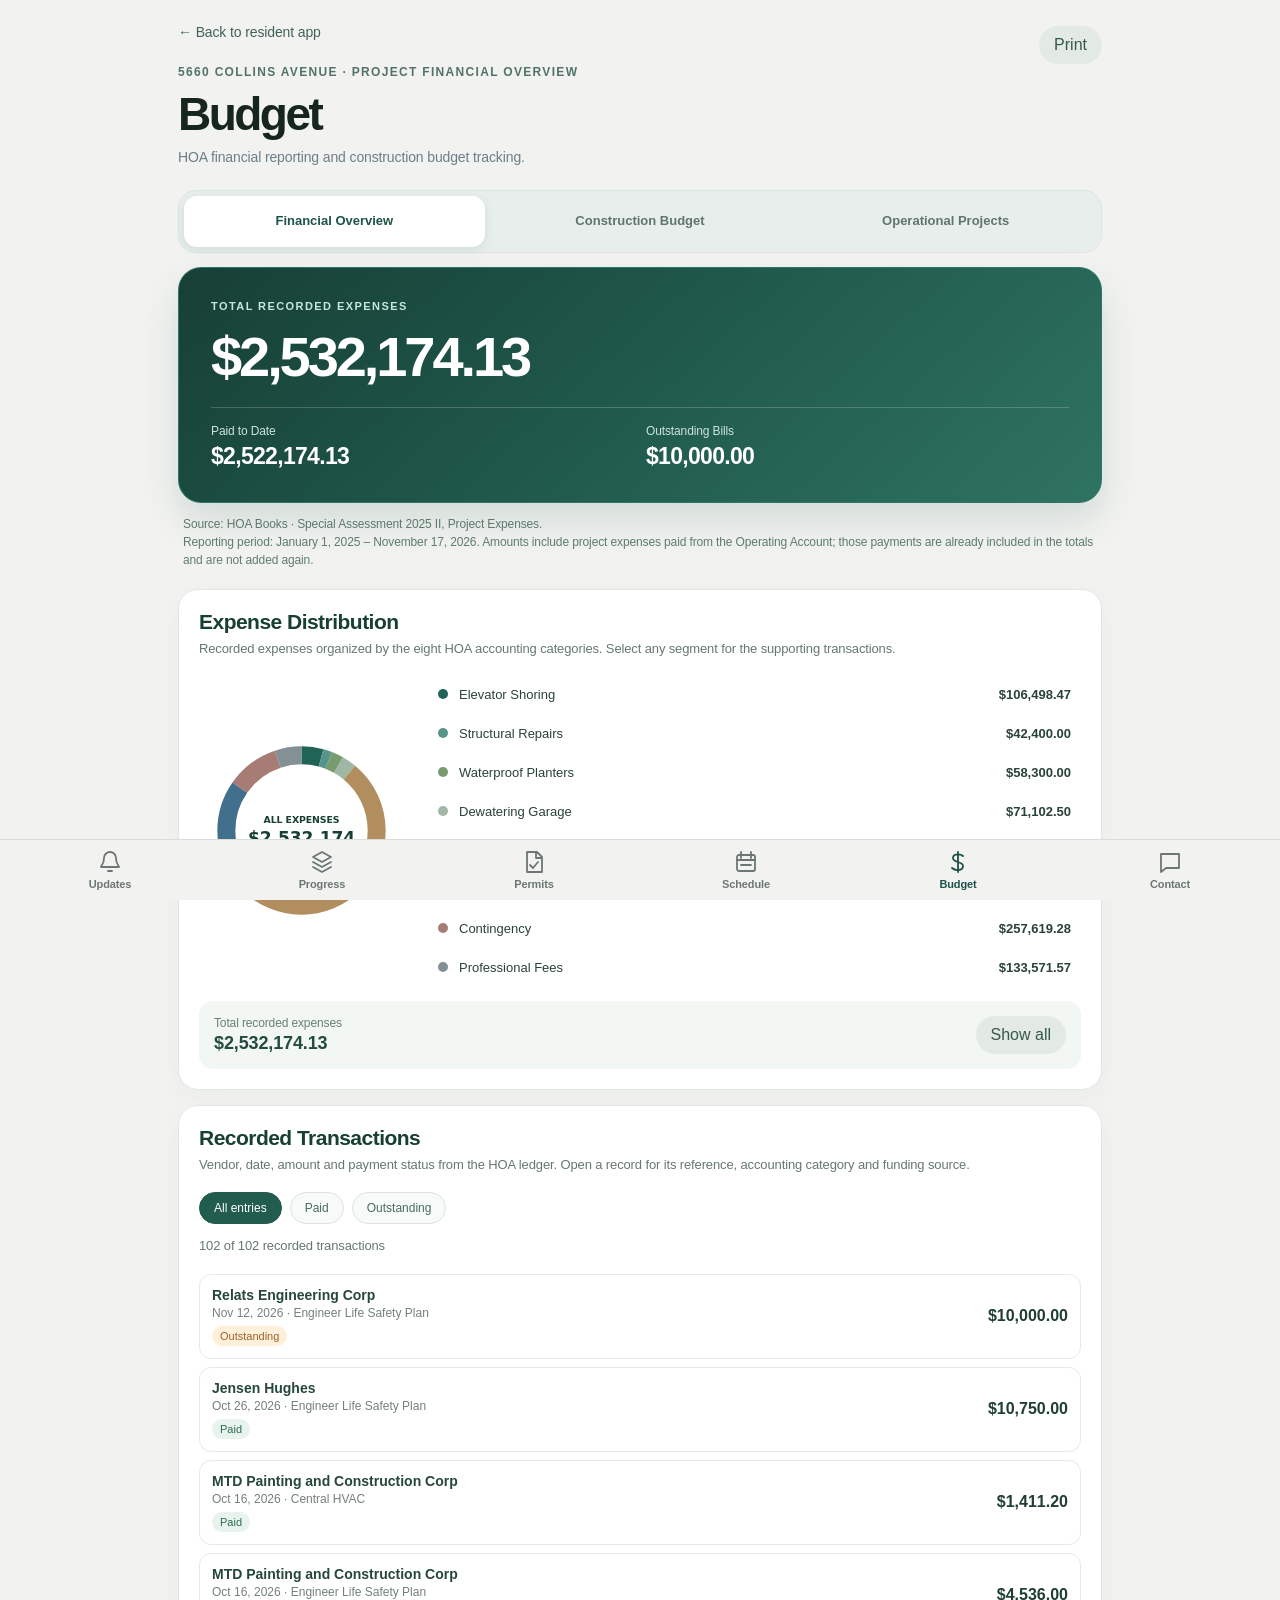
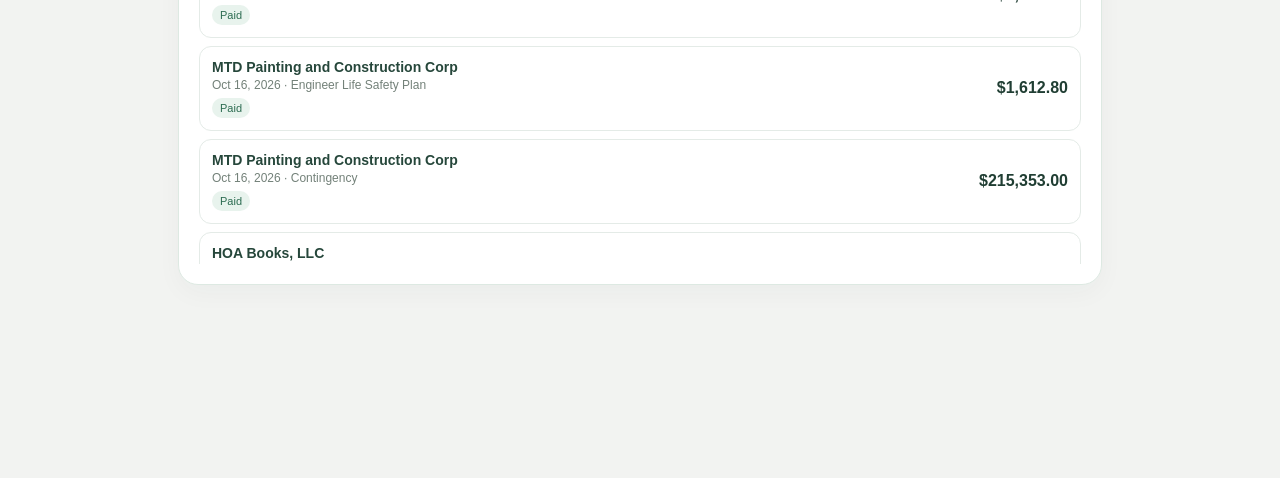
==== commit 5bbb11b5: "feat(preview): load staged motion and HOA Finance view" ====
--- a/assessment.html
+++ b/assessment.html
@@ -388,7 +388,10 @@
 document.addEventListener('DOMContentLoaded',()=>{if(matchMedia('(prefers-reduced-motion: reduce)').matches)return;
  document.querySelectorAll('.stat strong').forEach(el=>{const m=el.textContent.match(/^\$([\d,]+)$/);if(!m)return;const v=+m[1].replace(/,/g,'');const t0=performance.now();
   const step=now=>{const k=Math.min(1,(now-t0)/900),e=1-Math.pow(1-k,3);el.textContent='$'+Math.round(v*e).toLocaleString('en-US');if(k<1)requestAnimationFrame(step);};requestAnimationFrame(step);});});
-</script></head><body><div class="wrap"><div class="header"><a class="back" href="./index.html#updates">← Back to resident app</a><button onclick="window.print()">Print</button></div><div class="eyebrow">5660 Collins Avenue · Project Financial Overview</div><h1>Budget</h1><p class="sub">MTD construction budget, grouped for the Board.</p>
+</script><link rel="stylesheet" href="./assets/premium-motion.css?v=preview20261118">
+<script src="./assets/premium-motion.js?v=preview20261118" defer></script>
+<script src="./assets/financial-overview.js?v=preview20261118" defer></script>
+</head><body><div class="wrap"><div class="header"><a class="back" href="./index.html#updates">← Back to resident app</a><button onclick="window.print()">Print</button></div><div class="eyebrow">5660 Collins Avenue · Project Financial Overview</div><h1>Budget</h1><p class="sub">MTD construction budget, grouped for the Board.</p>
 <section class="panel ac-chart" aria-labelledby="ac-alloc-heading">
  <div class="ac-eyebrow">5660 Collins · Special Assessment</div>
  <div class="ac-chart-heading"><div><h2 id="ac-alloc-heading">Budget allocation</h2><p>Explore each project</p></div><span class="ac-asof">MTD test · 2026</span></div>
--- a/assets/premium-motion.css
+++ b/assets/premium-motion.css
@@ -0,0 +1,254 @@
+/* 5660 Collins · Premium Cinematic design system — staged preview only.
+   All transitions are enhancements: no finance, status or schedule data changes. */
+:root {
+  --motion-soft: cubic-bezier(.22, 1, .36, 1);
+  --motion-tactile: cubic-bezier(.2, .9, .2, 1);
+  --motion-ink: #1f4d47;
+  --motion-duration: 280ms;
+}
+
+@keyframes collins-motion-enter {
+  from { opacity: 0; transform: translate3d(0, 14px, 0) scale(.987); filter: blur(2px); }
+  to { opacity: 1; transform: translate3d(0, 0, 0) scale(1); filter: blur(0); }
+}
+
+@keyframes collins-motion-sheet {
+  from { opacity: .35; transform: translate3d(-50%, 28px, 0) scale(.985); }
+  to { opacity: 1; transform: translate3d(-50%, 0, 0) scale(1); }
+}
+
+@keyframes collins-motion-ring {
+  from { opacity: 0; transform: scale(.92) rotate(-6deg); }
+  to { opacity: 1; transform: scale(1) rotate(0); }
+}
+
+@keyframes collins-motion-bar {
+  from { transform: scaleX(.02); opacity: .35; }
+  to { transform: scaleX(1); opacity: 1; }
+}
+
+@keyframes collins-motion-sheen {
+  0% { transform: translateX(-140%) skewX(-22deg); opacity: 0; }
+  22% { opacity: .15; }
+  100% { transform: translateX(230%) skewX(-22deg); opacity: 0; }
+}
+
+/* The original app already animates entry; unify timing rather than stacking effects. */
+.collins-premium .screen:not([hidden]) > *,
+.collins-premium .screen:not([hidden]) article,
+.collins-premium .screen:not([hidden]) li,
+.collins-premium .stat,
+.collins-premium .panel { animation: none !important; }
+
+.collins-premium .screen.current {
+  animation: collins-motion-enter 340ms var(--motion-soft) both;
+  backface-visibility: hidden;
+}
+
+.collins-premium .bottom-tabs,
+.collins-premium .app-top {
+  -webkit-backdrop-filter: blur(20px) saturate(135%);
+  backdrop-filter: blur(20px) saturate(135%);
+}
+
+.collins-premium .nav-item,
+.collins-premium button,
+.collins-premium a,
+.collins-premium summary,
+.collins-premium [role="button"] {
+  -webkit-tap-highlight-color: transparent;
+  touch-action: manipulation;
+}
+
+.collins-premium :is(button, a, summary, [role="button"]):not(:disabled) {
+  transition: transform 180ms var(--motion-tactile),
+              box-shadow 230ms ease,
+              background-color 220ms ease,
+              border-color 220ms ease,
+              color 220ms ease !important;
+}
+
+.collins-premium :is(button, a, summary, [role="button"]):not(:disabled):active,
+.collins-premium .collins-touched {
+  transform: scale(.98);
+}
+
+.collins-premium .nav-item.active svg,
+.collins-premium .nav-item.active span {
+  color: var(--motion-ink);
+  transition: color .2s ease, transform .25s var(--motion-tactile);
+}
+
+.collins-premium .nav-item.active svg { transform: translateY(-2px) scale(1.045); }
+
+.collins-premium :is(.feature-card, .group-list, .manager-card, .master-schedule,
+  .stat, .panel, .p-group, .pt-group, .ac-pie, .sequence-card, .my-floor-select) {
+  transition: box-shadow .25s ease, border-color .25s ease,
+              background-color .25s ease;
+}
+
+@media (hover: hover) and (pointer: fine) {
+  .collins-premium :is(.project-row, .permit-row, .project-card,
+    .p-group > summary, .pt-group > summary, .ac-top-legend button):hover {
+    background-color: rgba(37, 109, 91, .045);
+    box-shadow: inset 0 0 0 1px rgba(39, 112, 95, .06);
+  }
+  .collins-premium :is(.feature-card, .stat, .panel):hover {
+    box-shadow: 0 15px 38px rgba(26, 65, 53, .085);
+  }
+}
+
+.collins-premium :is(button, a, summary, input, select, [role="button"]):focus-visible {
+  outline: 3px solid #5aaca0 !important;
+  outline-offset: 3px;
+}
+
+/* Existing bottom-sheet functionality remains unchanged. */
+.collins-premium .detail-sheet:not([hidden]),
+.collins-premium .detail-overlay.show .detail-sheet {
+  animation: collins-motion-sheet 420ms var(--motion-soft) both;
+}
+
+.collins-premium .sheet-backdrop:not([hidden]),
+.collins-premium .detail-overlay.show .detail-shade {
+  animation: collins-motion-enter 250ms ease-out both;
+}
+
+.collins-premium #budget-donut,
+.collins-premium .hoa-distribution-chart {
+  animation: collins-motion-ring 640ms var(--motion-soft) both;
+  transform-origin: center center;
+}
+
+.collins-premium #budget-donut .slice {
+  transition: stroke-width 300ms var(--motion-soft),
+              stroke 260ms ease, opacity 260ms ease !important;
+  transform-origin: center center;
+}
+
+.collins-premium :is(.gantt-bar, .track .fill, .p-track i,
+  .financial-summary-track > span, .status-track > span,
+  .hoa-category-bar > span) {
+  transform-origin: left center;
+  animation: collins-motion-bar 720ms var(--motion-soft) both;
+}
+
+.collins-premium .segmented button.active,
+.collins-premium .ms-tabs button.on,
+.collins-premium .hoa-tab[aria-selected="true"] {
+  box-shadow: 0 3px 10px rgba(29, 89, 71, .11);
+}
+
+/* Finance overview and tabbed construction presentation. */
+.hoa-motion-nav {
+  display: grid;
+  grid-template-columns: repeat(3, minmax(0, 1fr));
+  gap: 5px;
+  border-radius: 18px;
+  padding: 5px;
+  margin: 22px 0 14px;
+  background: #e8eeeb;
+  border: 1px solid #dce7e1;
+}
+.hoa-tab {
+  font: inherit;
+  border: 0;
+  min-height: 51px;
+  padding: 9px 8px;
+  border-radius: 13px;
+  background: transparent;
+  color: #60756c;
+  font-weight: 700;
+  font-size: clamp(11px, 2.5vw, 13px);
+  cursor: pointer;
+  line-height: 1.25;
+}
+.hoa-tab[aria-selected="true"] { background: #fff; color: #1c5346; }
+.hoa-motion-view[hidden] { display: none !important; }
+.hoa-motion-view:not([hidden]) {
+  animation: collins-motion-enter 330ms var(--motion-soft) both;
+}
+.hoa-motion-total {
+  background: linear-gradient(138deg, #173f35 0%, #215c4f 55%, #2f7362 100%);
+  border: 1px solid #2e7665;
+  border-radius: 23px;
+  color: #fff;
+  padding: clamp(20px, 4vw, 32px);
+  box-shadow: 0 18px 36px rgba(29, 77, 63, .14);
+  overflow: hidden;
+  position: relative;
+  isolation: isolate;
+}
+.hoa-motion-total::after {
+  content: "";
+  position: absolute;
+  inset: -50% -70%;
+  z-index: -1;
+  background: linear-gradient(90deg, transparent 40%, rgba(255,255,255,.09) 48%, transparent 57%);
+  animation: collins-motion-sheen 1500ms var(--motion-soft) 250ms 1 both;
+}
+.hoa-motion-kicker { display:block; font-weight:700; font-size:11px; letter-spacing:.13em; text-transform:uppercase; color:#c6e8d9; }
+.hoa-motion-primary { display:block; font-size:clamp(33px,7vw,56px); letter-spacing:-.055em; font-weight:780; margin:12px 0 18px; font-variant-numeric:tabular-nums; }
+.hoa-motion-subtotals { display:grid; grid-template-columns:1fr 1fr; gap:12px; padding-top:16px; border-top:1px solid #ffffff32; }
+.hoa-motion-subtotals small {display:block; color:#cee3da; margin-bottom:5px; font-size:12px}
+.hoa-motion-subtotals strong {font-size:clamp(17px,3.5vw,23px); letter-spacing:-.03em; font-variant-numeric:tabular-nums}
+.hoa-motion-meta {font-size:12px; color:#607c70; line-height:1.5; margin:12px 5px 20px}
+.hoa-motion-card {background:#fff; border:1px solid #dde9e2; border-radius:20px; padding:20px; margin:15px 0; box-shadow:0 8px 26px rgba(17,67,50,.035)}
+.hoa-motion-title {margin:0 0 5px; color:#183f34; font-size:21px; letter-spacing:-.025em}
+.hoa-motion-helper {font-size:13px; line-height:1.5; color:#65796f; margin:5px 0 18px}
+.hoa-distribution-wrap {display:grid; grid-template-columns:minmax(0,205px) minmax(0,1fr); gap:24px; align-items:center}
+.hoa-distribution-chart {width:100%; max-width:225px; display:block; margin:auto; overflow:visible}
+.hoa-chart-segment {cursor:pointer; stroke-width:21; transition:stroke-width 240ms var(--motion-soft),opacity 240ms ease}
+.hoa-chart-segment:hover,.hoa-chart-segment[aria-pressed="true"] {stroke-width:27; opacity:1}
+.hoa-chart-label {text-anchor:middle; font-family:-apple-system,BlinkMacSystemFont,system-ui,sans-serif; fill:#183f34}
+.hoa-category-list {display:grid; gap:4px}
+.hoa-category-choice {width:100%; display:grid; grid-template-columns:12px 1fr auto; align-items:center; gap:9px; border:0; border-radius:11px; padding:10px; text-align:left; color:#2a4338; background:transparent; cursor:pointer; font:inherit; font-size:13px}
+.hoa-category-choice[aria-pressed="true"] {background:#ecf5f0}
+.hoa-category-choice i {width:10px; height:10px; border-radius:50%}
+.hoa-category-choice b {font-variant-numeric:tabular-nums; white-space:nowrap}
+.hoa-category-choice span {min-width:0}
+.hoa-category-detail {margin-top:16px; padding:15px; border-radius:14px; background:#f3f7f4; color:#234b3e; display:flex; justify-content:space-between; align-items:center; gap:8px}
+.hoa-category-detail small {font-size:12px; color:#678074; display:block; margin-bottom:3px}
+.hoa-category-detail strong {font-size:18px; font-variant-numeric:tabular-nums}
+.hoa-ledger-filter {display:flex; gap:8px; flex-wrap:wrap; margin-bottom:12px}
+.hoa-ledger-filter button {border:1px solid #dbe6df; background:#f7faf8; border-radius:999px; padding:8px 14px; font:inherit; font-size:12px; color:#486d5d; cursor:pointer}
+.hoa-ledger-filter button[aria-pressed="true"] {background:#215c4f; color:#fff; border-color:#215c4f}
+.hoa-ledger-list {display:grid; gap:8px; max-height:590px; overflow:auto; overscroll-behavior:contain}
+.hoa-ledger-row {display:grid; grid-template-columns:minmax(0,1fr) auto; gap:8px; align-items:center; border:1px solid #e4ebe7; border-radius:12px; padding:12px; background:#fff; text-align:left; font:inherit; cursor:pointer}
+.hoa-ledger-row strong {display:block; font-size:14px; color:#26473b}
+.hoa-ledger-row small {display:block; font-size:12px; color:#738179; margin-top:3px}
+.hoa-ledger-row .hoa-value {font-weight:750; color:#203e33; font-variant-numeric:tabular-nums; white-space:nowrap}
+.hoa-pill {display:inline-block; font-size:11px; border-radius:999px; padding:4px 8px; background:#e8f3ed; color:#2c6c51; margin-top:6px}
+.hoa-pill.open {background:#fff0db; color:#986326}
+.hoa-invoice-details {border-radius:15px; background:#f3f8f4; margin-top:12px; padding:16px; color:#2a4b40}
+.hoa-invoice-details[hidden] {display:none!important}
+.hoa-invoice-details dl {display:grid; grid-template-columns:1fr 1fr; gap:12px; margin:0}
+.hoa-invoice-details dt {font-size:11px; color:#6b8074}
+.hoa-invoice-details dd {margin:4px 0 0; font-size:13px; font-weight:650}
+.hoa-construction-notice {font-size:13px; line-height:1.6; padding:15px; border-radius:14px; border:1px solid #d9e5df; background:#f4f8f5; color:#486a58; margin:0 0 14px}
+.hoa-operational-note {font-size:13px; color:#62776a; line-height:1.55}
+
+@media(max-width:620px){
+  .hoa-distribution-wrap{grid-template-columns:1fr;gap:14px}
+  .hoa-distribution-chart{max-width:192px}
+  .hoa-category-choice{font-size:12px;padding:9px}
+  .hoa-motion-subtotals{gap:5px}
+  .hoa-motion-subtotals strong{font-size:16px}
+  .hoa-motion-card{padding:16px}
+}
+
+@view-transition { navigation: auto; }
+::view-transition-old(root) { animation: 140ms ease-out both fade-out-premium; }
+::view-transition-new(root) { animation: 240ms var(--motion-soft) both fade-in-premium; }
+@keyframes fade-out-premium {to{opacity:0;filter:blur(2px)}}
+@keyframes fade-in-premium {from{opacity:0;filter:blur(2px)}}
+
+@media(prefers-reduced-motion:reduce){
+  .collins-premium *, .collins-premium *::before, .collins-premium *::after,
+  ::view-transition-old(root), ::view-transition-new(root) {
+    animation-duration:.01ms!important;
+    animation-delay:0ms!important;
+    transition-duration:.01ms!important;
+  }
+  .collins-premium .screen.current {animation:none!important}
+}
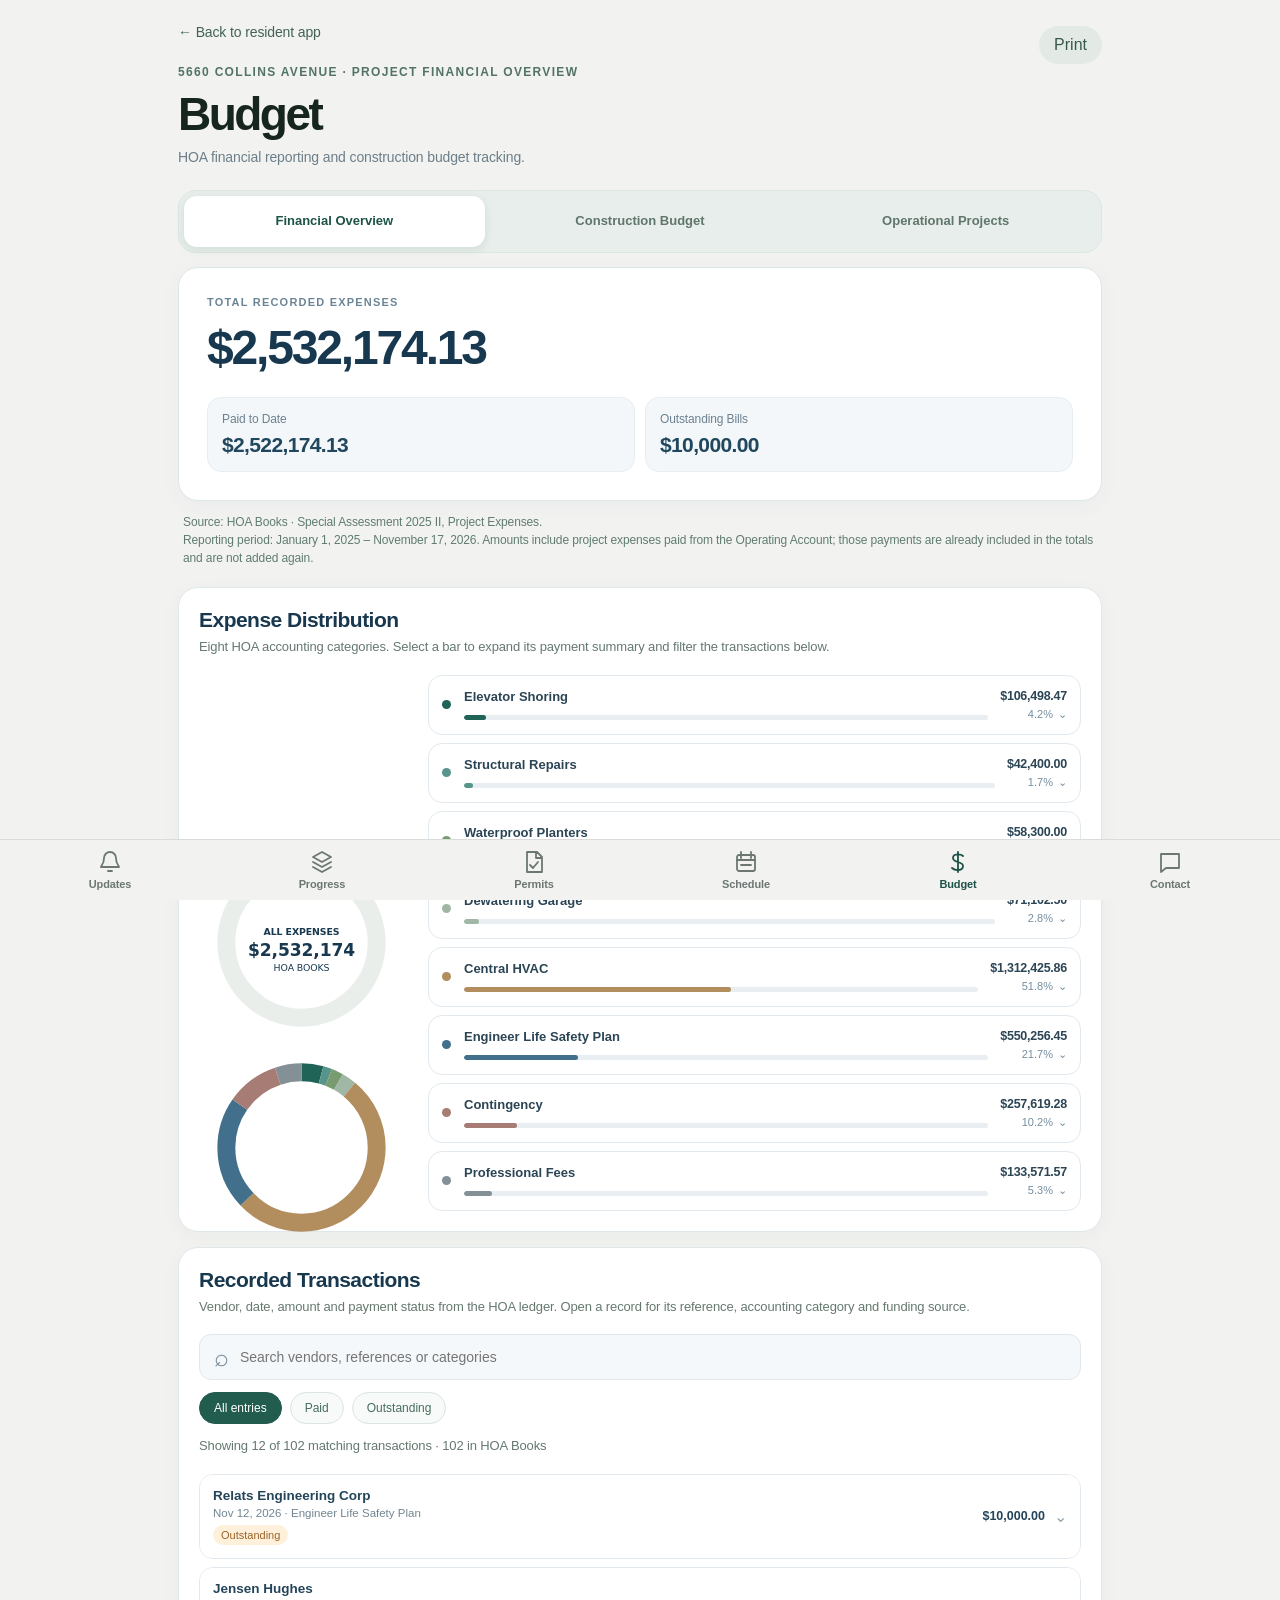
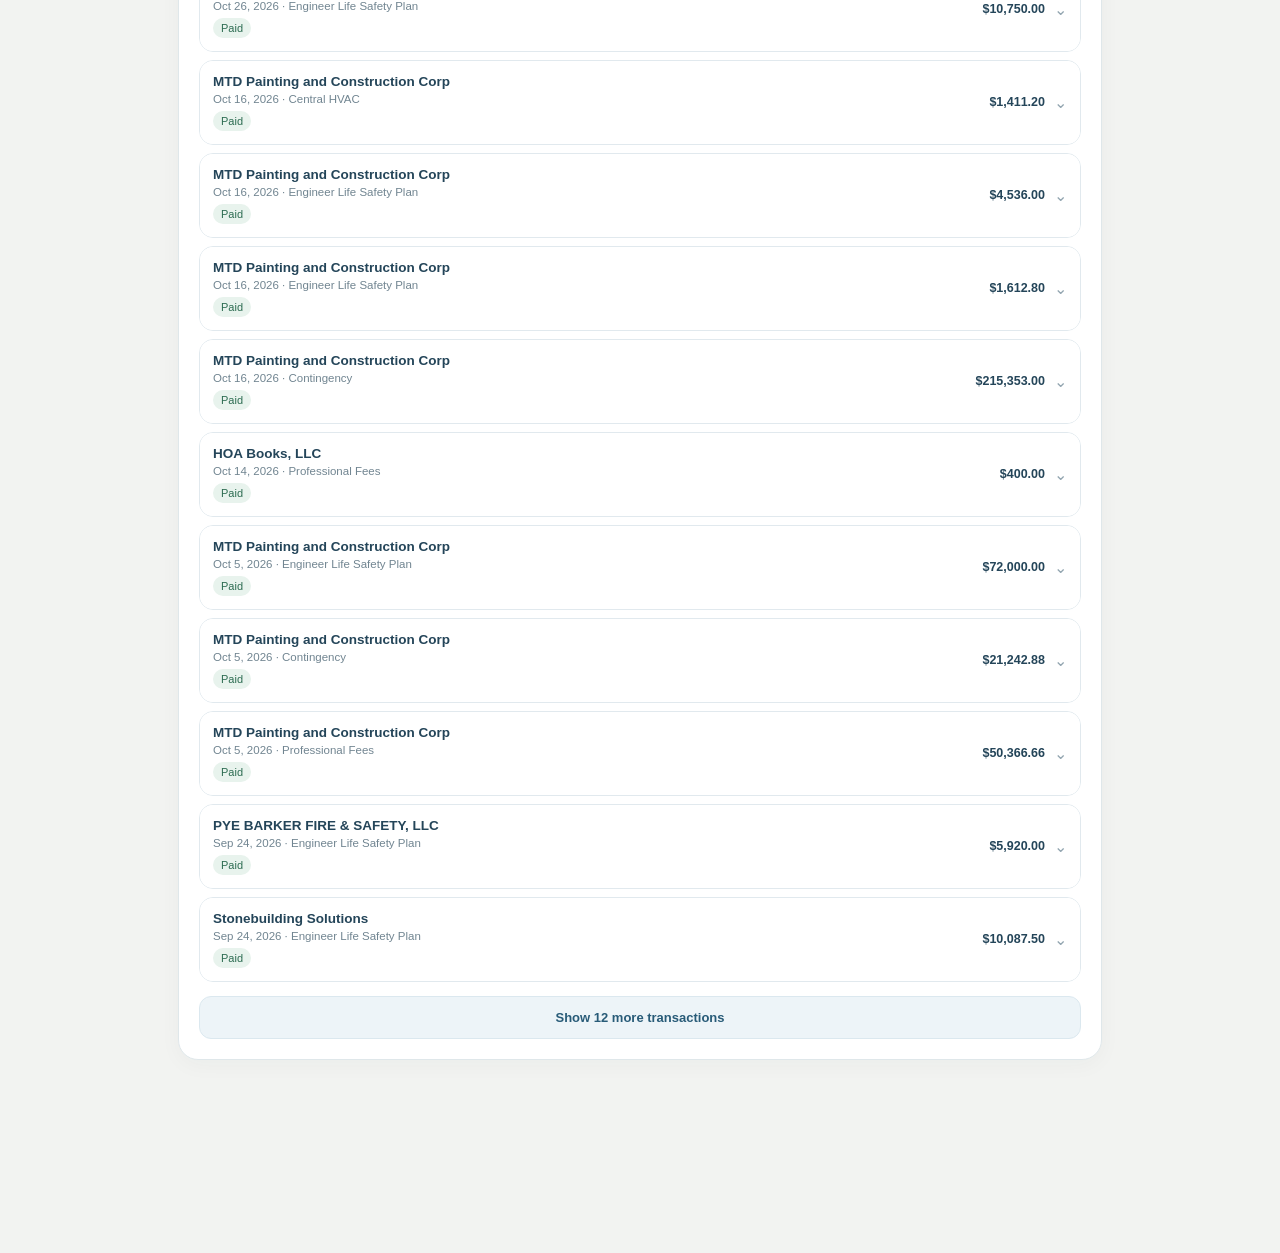
==== commit 70736897: "Bust the preview cache for inline HOA finance interactions" ====
--- a/assessment.html
+++ b/assessment.html
@@ -1,5 +1,5 @@
 <!doctype html>
-<html lang="en"><head><meta charset="utf-8"><meta name="viewport" content="width=device-width,initial-scale=1,viewport-fit=cover"><meta name="theme-color" content="#f2f3f1"><title>Financial Overview · 5660 Collins</title><meta name="app-version" content="2026-11-14-mtd-pancho-hierarchy-v12">
+<html lang="en"><head><meta charset="utf-8"><meta name="viewport" content="width=device-width,initial-scale=1,viewport-fit=cover"><meta name="theme-color" content="#f2f3f1"><title>Financial Overview · 5660 Collins</title><meta name="app-version" content="2026-11-18-hoa-inline-finance-v3">
 <style>
 *{box-sizing:border-box}body{margin:0;background:#f2f3f1;color:#17201d;font:16px -apple-system,BlinkMacSystemFont,"Segoe UI",Arial,sans-serif}.wrap{max-width:820px;margin:auto;padding:30px 18px 90px}a{color:inherit}.back{display:inline-flex;gap:8px;text-decoration:none;color:#426157;font-size:14px;margin-bottom:25px}.eyebrow{font-size:12px;font-weight:750;letter-spacing:.11em;color:#537368;text-transform:uppercase}h1{font-size:clamp(32px,7vw,46px);letter-spacing:-.045em;margin:8px 0 6px}h2{font-size:21px;letter-spacing:-.025em;margin:0 0 14px}p{color:#64726d;line-height:1.5}.sub{margin-top:0}.pill{display:inline-block;border:1px solid #c8d7d1;border-radius:99px;padding:7px 12px;color:#426157;font-size:12px;font-weight:650;margin:8px 0 20px}.stats{display:grid;grid-template-columns:repeat(2,minmax(0,1fr));gap:10px}.stat,.panel{background:#fff;border:1px solid #e2e7e3;border-radius:20px;padding:20px}.stat small{color:#697872;display:block;font-size:12px}.stat strong{display:block;font-size:clamp(24px,5vw,34px);letter-spacing:-.04em;margin:8px 0}.stat span{font-size:11px;color:#7b8983}.panel{margin-top:14px;padding:22px}.barrow{display:grid;grid-template-columns:1fr auto;gap:6px 12px;margin:17px 0}.barrow .name{font-size:13px;font-weight:600}.barrow .value{font-size:13px;font-variant-numeric:tabular-nums}.track{grid-column:1/-1;background:#edf1ee;border-radius:9px;height:12px;overflow:hidden}.fill{height:100%;background:#568a76;border-radius:9px}.legend{display:flex;gap:18px;font-size:12px;color:#677670}.dot{width:9px;height:9px;border-radius:3px;display:inline-block;margin-right:5px}.budgetgrid{display:grid;grid-template-columns:1fr auto;gap:7px;font-size:13px;margin-top:13px}.budgetgrid>div{padding:9px 0;border-bottom:1px solid #edf0ed}.muted{color:#6c7973}.notice{border-left:3px solid #c28e50;background:#fffaf1;border-radius:8px;padding:13px 16px;color:#775b32;font-size:13px;line-height:1.5;margin:20px 0}.foot{font-size:12px;line-height:1.6;margin-top:20px}button{font:inherit;border:0;background:#e3eae6;border-radius:30px;padding:10px 15px;color:#36584b;cursor:pointer}.header{display:flex;justify-content:space-between;align-items:center;gap:10px}@media(min-width:640px){.stats{grid-template-columns:repeat(4,minmax(0,1fr))}}@media(max-width:420px){.stat{padding:14px}.panel{padding:17px}}
 
@@ -388,9 +388,9 @@
 document.addEventListener('DOMContentLoaded',()=>{if(matchMedia('(prefers-reduced-motion: reduce)').matches)return;
  document.querySelectorAll('.stat strong').forEach(el=>{const m=el.textContent.match(/^\$([\d,]+)$/);if(!m)return;const v=+m[1].replace(/,/g,'');const t0=performance.now();
   const step=now=>{const k=Math.min(1,(now-t0)/900),e=1-Math.pow(1-k,3);el.textContent='$'+Math.round(v*e).toLocaleString('en-US');if(k<1)requestAnimationFrame(step);};requestAnimationFrame(step);});});
-</script><link rel="stylesheet" href="./assets/premium-motion.css?v=preview20261118">
+</script><link rel="stylesheet" href="./assets/premium-motion.css?v=hoa-inline-finance-v3">
 <script src="./assets/premium-motion.js?v=preview20261118" defer></script>
-<script src="./assets/financial-overview.js?v=preview20261118" defer></script>
+<script src="./assets/financial-overview.js?v=hoa-inline-finance-v3" defer></script>
 </head><body><div class="wrap"><div class="header"><a class="back" href="./index.html#updates">← Back to resident app</a><button onclick="window.print()">Print</button></div><div class="eyebrow">5660 Collins Avenue · Project Financial Overview</div><h1>Budget</h1><p class="sub">MTD construction budget, grouped for the Board.</p>
 <section class="panel ac-chart" aria-labelledby="ac-alloc-heading">
  <div class="ac-eyebrow">5660 Collins · Special Assessment</div>
@@ -562,4 +562,4 @@
 <a href="./index.html#schedule"><svg viewBox="0 0 24 24"><rect x="3" y="5" width="18" height="16" rx="2"/><path d="M7 2v6M17 2v6M3 10h18M7 15h10"/></svg><span>Schedule</span></a>
 <a href="./assessment.html" aria-current="page"><svg viewBox="0 0 24 24"><path d="M12 2v20M17 6c-2-2-10-3-10 2s10 3 10 8-8 5-11 2"/></svg><span>Budget</span></a>
 <a href="./index.html#contact"><svg viewBox="0 0 24 24"><path d="M3 4h18v14H8l-5 4z"/></svg><span>Contact</span></a>
-</nav></body></html>+</nav></body></html>
--- a/assets/premium-motion.css
+++ b/assets/premium-motion.css
@@ -41,8 +41,7 @@
 .collins-premium .panel { animation: none !important; }
 
 .collins-premium .screen.current {
-  animation: collins-motion-enter 340ms var(--motion-soft) both;
-  backface-visibility: hidden;
+  animation: collins-soft-reveal 180ms ease-out both;
 }
 
 .collins-premium .bottom-tabs,
@@ -70,7 +69,8 @@
 
 .collins-premium :is(button, a, summary, [role="button"]):not(:disabled):active,
 .collins-premium .collins-touched {
-  transform: scale(.98);
+  transform: none;
+  opacity: .92;
 }
 
 .collins-premium .nav-item.active svg,
@@ -114,16 +114,64 @@
   animation: collins-motion-enter 250ms ease-out both;
 }
 
+/* SVG geometry must never be transformed. Mobile Safari can rebase SVG
+   coordinates when the parent view or the SVG itself is animated. */
 .collins-premium #budget-donut,
 .collins-premium .hoa-distribution-chart {
-  animation: collins-motion-ring 640ms var(--motion-soft) both;
-  transform-origin: center center;
+  animation: none !important;
+  transform: none !important;
 }
 
 .collins-premium #budget-donut .slice {
   transition: stroke-width 300ms var(--motion-soft),
               stroke 260ms ease, opacity 260ms ease !important;
-  transform-origin: center center;
+}
+.collins-premium svg [role="button"] {
+  animation: none !important;
+  transform-origin: initial !important;
+}
+.collins-premium svg [role="button"]:active,
+.collins-premium svg .collins-touched { transform: none !important; }
+
+/* Hard bounds prevent the construction donut from crossing into the totals.
+   The SVG is painted inside a square whose geometry is fixed by layout. */
+.collins-premium .ac-chart .ac-pie {
+  min-width: 0;
+  overflow: hidden;
+  display: grid;
+  place-items: center;
+  isolation: isolate;
+}
+.collins-premium .ac-chart .ac-pie .donut-shell {
+  position: relative !important;
+  display: block;
+  width: 242px !important;
+  max-width: 100%;
+  height: 242px !important;
+  aspect-ratio: 1 / 1 !important;
+  margin: 0 auto;
+  flex: none;
+}
+.collins-premium .ac-chart #budget-donut {
+  position: absolute;
+  inset: 0;
+  display: block;
+  width: 100% !important;
+  height: 100% !important;
+  overflow: hidden !important;
+  transform: none !important;
+}
+.collins-premium .ac-chart .donut-center {
+  position: absolute;
+  inset: 27%;
+  margin: 0;
+  pointer-events: none;
+}
+@media(max-width:560px) {
+  .collins-premium .ac-chart .ac-pie .donut-shell {
+    width: 228px !important;
+    height: 228px !important;
+  }
 }
 
 .collins-premium :is(.gantt-bar, .track .fill, .p-track i,
@@ -166,82 +214,106 @@
 .hoa-tab[aria-selected="true"] { background: #fff; color: #1c5346; }
 .hoa-motion-view[hidden] { display: none !important; }
 .hoa-motion-view:not([hidden]) {
-  animation: collins-motion-enter 330ms var(--motion-soft) both;
-}
+  animation: collins-soft-reveal 220ms ease-out both;
+}
+@keyframes collins-soft-reveal { from {opacity:.65} to {opacity:1} }
 .hoa-motion-total {
-  background: linear-gradient(138deg, #173f35 0%, #215c4f 55%, #2f7362 100%);
-  border: 1px solid #2e7665;
-  border-radius: 23px;
-  color: #fff;
-  padding: clamp(20px, 4vw, 32px);
-  box-shadow: 0 18px 36px rgba(29, 77, 63, .14);
-  overflow: hidden;
-  position: relative;
-  isolation: isolate;
-}
-.hoa-motion-total::after {
-  content: "";
-  position: absolute;
-  inset: -50% -70%;
-  z-index: -1;
-  background: linear-gradient(90deg, transparent 40%, rgba(255,255,255,.09) 48%, transparent 57%);
-  animation: collins-motion-sheen 1500ms var(--motion-soft) 250ms 1 both;
-}
-.hoa-motion-kicker { display:block; font-weight:700; font-size:11px; letter-spacing:.13em; text-transform:uppercase; color:#c6e8d9; }
-.hoa-motion-primary { display:block; font-size:clamp(33px,7vw,56px); letter-spacing:-.055em; font-weight:780; margin:12px 0 18px; font-variant-numeric:tabular-nums; }
-.hoa-motion-subtotals { display:grid; grid-template-columns:1fr 1fr; gap:12px; padding-top:16px; border-top:1px solid #ffffff32; }
-.hoa-motion-subtotals small {display:block; color:#cee3da; margin-bottom:5px; font-size:12px}
-.hoa-motion-subtotals strong {font-size:clamp(17px,3.5vw,23px); letter-spacing:-.03em; font-variant-numeric:tabular-nums}
+  background: #fff;
+  border: 1px solid #dce6e9;
+  border-radius: 20px;
+  color: #17384e;
+  padding: clamp(20px, 4vw, 28px);
+  box-shadow: 0 5px 22px rgba(18, 51, 68, .04);
+}
+.hoa-motion-total::after { content:none; animation:none; }
+.hoa-motion-kicker { display:block; font-weight:750; font-size:11px; letter-spacing:.11em; text-transform:uppercase; color:#6b8596; }
+.hoa-motion-primary { display:block; font-size:clamp(31px,7vw,48px); letter-spacing:-.045em; font-weight:750; margin:12px 0 22px; font-variant-numeric:tabular-nums; overflow-wrap:anywhere; }
+.hoa-motion-subtotals { display:grid; grid-template-columns:1fr 1fr; gap:10px; padding-top:0; border-top:0; }
+.hoa-motion-subtotals > div { background:#f3f7f9; border:1px solid #e7eef2; border-radius:14px; padding:14px; min-width:0; }
+.hoa-motion-subtotals small {display:block; color:#6c8290; margin-bottom:7px; font-size:12px}
+.hoa-motion-subtotals strong {font-size:clamp(15px,3.5vw,21px); letter-spacing:-.03em; font-variant-numeric:tabular-nums; color:#21475e; overflow-wrap:anywhere}
 .hoa-motion-meta {font-size:12px; color:#607c70; line-height:1.5; margin:12px 5px 20px}
-.hoa-motion-card {background:#fff; border:1px solid #dde9e2; border-radius:20px; padding:20px; margin:15px 0; box-shadow:0 8px 26px rgba(17,67,50,.035)}
-.hoa-motion-title {margin:0 0 5px; color:#183f34; font-size:21px; letter-spacing:-.025em}
+.hoa-motion-card {background:#fff; border:1px solid #dfe7ea; border-radius:20px; padding:20px; margin:15px 0; box-shadow:0 5px 22px rgba(18,51,68,.035)}
+.hoa-motion-title {margin:0 0 5px; color:#17384e; font-size:21px; letter-spacing:-.025em}
 .hoa-motion-helper {font-size:13px; line-height:1.5; color:#65796f; margin:5px 0 18px}
 .hoa-distribution-wrap {display:grid; grid-template-columns:minmax(0,205px) minmax(0,1fr); gap:24px; align-items:center}
 .hoa-distribution-chart {width:100%; max-width:225px; display:block; margin:auto; overflow:visible}
 .hoa-chart-segment {cursor:pointer; stroke-width:21; transition:stroke-width 240ms var(--motion-soft),opacity 240ms ease}
 .hoa-chart-segment:hover,.hoa-chart-segment[aria-pressed="true"] {stroke-width:27; opacity:1}
-.hoa-chart-label {text-anchor:middle; font-family:-apple-system,BlinkMacSystemFont,system-ui,sans-serif; fill:#183f34}
-.hoa-category-list {display:grid; gap:4px}
-.hoa-category-choice {width:100%; display:grid; grid-template-columns:12px 1fr auto; align-items:center; gap:9px; border:0; border-radius:11px; padding:10px; text-align:left; color:#2a4338; background:transparent; cursor:pointer; font:inherit; font-size:13px}
-.hoa-category-choice[aria-pressed="true"] {background:#ecf5f0}
-.hoa-category-choice i {width:10px; height:10px; border-radius:50%}
-.hoa-category-choice b {font-variant-numeric:tabular-nums; white-space:nowrap}
-.hoa-category-choice span {min-width:0}
-.hoa-category-detail {margin-top:16px; padding:15px; border-radius:14px; background:#f3f7f4; color:#234b3e; display:flex; justify-content:space-between; align-items:center; gap:8px}
-.hoa-category-detail small {font-size:12px; color:#678074; display:block; margin-bottom:3px}
-.hoa-category-detail strong {font-size:18px; font-variant-numeric:tabular-nums}
+.hoa-chart-label {text-anchor:middle; font-family:-apple-system,BlinkMacSystemFont,system-ui,sans-serif; fill:#17384e}
+.hoa-category-list {display:grid; gap:8px; min-width:0}
+.hoa-category-item {min-width:0; border:1px solid #e1e9ee; background:#fff; border-radius:14px; overflow:hidden; transition:border-color 200ms ease,box-shadow 200ms ease}
+.hoa-category-item.is-open {border-color:#a9c5d3; box-shadow:0 4px 16px rgba(21,58,78,.06)}
+.hoa-category-choice {width:100%; display:grid; grid-template-columns:10px minmax(0,1fr) auto; align-items:center; gap:12px; border:0; border-radius:0; padding:13px; text-align:left; color:#2b4555; background:transparent; cursor:pointer; font:inherit; font-size:13px}
+.hoa-category-item.is-open .hoa-category-choice {background:#f5f9fb}
+.hoa-category-swatch {width:9px; height:9px; border-radius:50%}
+.hoa-category-main {display:grid; gap:9px; min-width:0}
+.hoa-category-name {font-weight:650; min-width:0; line-height:1.3}
+.hoa-category-bar {height:5px; display:block; width:100%; overflow:hidden; background:#e8eef2; border-radius:999px}
+.hoa-category-bar i {display:block; height:100%; width:var(--bar-width); background:var(--bar-color); border-radius:999px; transform-origin:left center}
+.hoa-bars-animate .hoa-category-bar i {animation:hoa-category-bar-in 550ms cubic-bezier(.2,.8,.2,1) both; animation-delay:var(--bar-delay)}
+@keyframes hoa-category-bar-in {from{transform:scaleX(0);opacity:.6}to{transform:scaleX(1);opacity:1}}
+.hoa-category-numbers {display:grid; gap:5px; justify-items:end; min-width:0}
+.hoa-category-numbers strong {font-size:12.5px; letter-spacing:-.02em; white-space:nowrap; font-variant-numeric:tabular-nums}
+.hoa-category-numbers small {font-size:11px; color:#738d9e; font-variant-numeric:tabular-nums}
+.hoa-chevron {display:inline-block; padding-left:2px; transition:transform 200ms ease}
+.hoa-category-item.is-open .hoa-chevron {transform:rotate(180deg)}
+.hoa-category-inline {display:grid; grid-template-columns:repeat(2,minmax(0,1fr)); gap:10px; padding:13px; border-top:1px solid #e1eaf0; background:#f8fbfc; animation:hoa-inline-open 220ms ease-out both}
+.hoa-category-inline[hidden] {display:none!important}
+.hoa-category-inline small {display:block; color:#718897; font-size:11px; margin-bottom:4px}
+.hoa-category-inline strong {font-size:13px; color:#24475b; font-variant-numeric:tabular-nums; overflow-wrap:anywhere}
+.hoa-category-inline p {grid-column:1/-1; margin:1px 0 0; color:#70818d; font-size:11px; line-height:1.4}
+@keyframes hoa-inline-open {from{opacity:.35;transform:translateY(-4px)}to{opacity:1;transform:translateY(0)}}
+.hoa-ledger-search {display:flex;align-items:center;gap:11px;min-height:46px;margin:0 0 12px;padding:0 14px;background:#f5f8fa;border:1px solid #e0e8ed;border-radius:12px;color:#738898}
+.hoa-ledger-search > span {font-size:25px;line-height:1;flex:none}
+.hoa-ledger-search input {min-width:0;width:100%;padding:10px 0;border:0;outline:0;background:transparent;color:#17384e;font:inherit;font-size:14px}
+.hoa-ledger-search:focus-within {border-color:#83a8bf;box-shadow:0 0 0 3px #9fc1d32d}
 .hoa-ledger-filter {display:flex; gap:8px; flex-wrap:wrap; margin-bottom:12px}
 .hoa-ledger-filter button {border:1px solid #dbe6df; background:#f7faf8; border-radius:999px; padding:8px 14px; font:inherit; font-size:12px; color:#486d5d; cursor:pointer}
 .hoa-ledger-filter button[aria-pressed="true"] {background:#215c4f; color:#fff; border-color:#215c4f}
-.hoa-ledger-list {display:grid; gap:8px; max-height:590px; overflow:auto; overscroll-behavior:contain}
-.hoa-ledger-row {display:grid; grid-template-columns:minmax(0,1fr) auto; gap:8px; align-items:center; border:1px solid #e4ebe7; border-radius:12px; padding:12px; background:#fff; text-align:left; font:inherit; cursor:pointer}
-.hoa-ledger-row strong {display:block; font-size:14px; color:#26473b}
-.hoa-ledger-row small {display:block; font-size:12px; color:#738179; margin-top:3px}
-.hoa-ledger-row .hoa-value {font-weight:750; color:#203e33; font-variant-numeric:tabular-nums; white-space:nowrap}
+.hoa-ledger-list {display:grid; gap:8px; max-height:none; overflow:visible}
+.hoa-ledger-more {width:100%;margin-top:14px;padding:13px;border-radius:12px;background:#edf4f8;color:#285b78;border:1px solid #dbe8ef;font-weight:680;font-size:13px}
+.hoa-ledger-more[hidden] {display:none!important}
+.hoa-ledger-entry {min-width:0; border:1px solid #e1e9ee; border-radius:14px; background:#fff; overflow:hidden; transition:border-color 200ms ease,box-shadow 200ms ease}
+.hoa-ledger-entry.is-open {border-color:#a9c5d3;box-shadow:0 4px 16px rgba(21,58,78,.06)}
+.hoa-ledger-row {width:100%;display:grid; grid-template-columns:minmax(0,1fr) auto 13px; gap:9px; align-items:center; border:0; border-radius:0; padding:13px; background:#fff; text-align:left; font:inherit; cursor:pointer}
+.hoa-ledger-entry.is-open .hoa-ledger-row {background:#f5f9fb}
+.hoa-ledger-row strong {display:block; font-size:13.5px; color:#244559}
+.hoa-ledger-row small {display:block; font-size:11.5px; color:#718591; margin-top:4px}
+.hoa-ledger-row .hoa-value {font-weight:750; color:#244559; font-size:12.5px; font-variant-numeric:tabular-nums; white-space:nowrap}
+.hoa-invoice-chevron {color:#91a4af; font-size:16px; transition:transform 200ms ease}
+.hoa-ledger-entry.is-open .hoa-invoice-chevron {transform:rotate(180deg)}
 .hoa-pill {display:inline-block; font-size:11px; border-radius:999px; padding:4px 8px; background:#e8f3ed; color:#2c6c51; margin-top:6px}
 .hoa-pill.open {background:#fff0db; color:#986326}
-.hoa-invoice-details {border-radius:15px; background:#f3f8f4; margin-top:12px; padding:16px; color:#2a4b40}
-.hoa-invoice-details[hidden] {display:none!important}
-.hoa-invoice-details dl {display:grid; grid-template-columns:1fr 1fr; gap:12px; margin:0}
-.hoa-invoice-details dt {font-size:11px; color:#6b8074}
-.hoa-invoice-details dd {margin:4px 0 0; font-size:13px; font-weight:650}
+.hoa-ledger-inline-detail {padding:13px; border-top:1px solid #e1eaf0; background:#f8fbfc; color:#27485b; animation:hoa-inline-open 220ms ease-out both}
+.hoa-ledger-inline-detail[hidden] {display:none!important}
+.hoa-ledger-inline-detail dl {display:grid; grid-template-columns:repeat(2,minmax(0,1fr)); gap:13px; margin:0}
+.hoa-ledger-inline-detail dt {font-size:11px; color:#708693}
+.hoa-ledger-inline-detail dd {margin:4px 0 0; font-size:12.5px; font-weight:650; overflow-wrap:anywhere}
 .hoa-construction-notice {font-size:13px; line-height:1.6; padding:15px; border-radius:14px; border:1px solid #d9e5df; background:#f4f8f5; color:#486a58; margin:0 0 14px}
+.hoa-funded-section {margin-top:22px; padding:17px; background:linear-gradient(160deg,#f7f9f5,#eef5f0); border:1px solid #dbe6dd; border-radius:18px}
+.hoa-funded-section h3 {margin:0 0 5px; color:#275a4a; font-size:19px}
+.hoa-funded-section > p {margin:0 0 13px; font-size:12px; line-height:1.6; color:#667a6e}
+.hoa-funded-section > .p-group {margin-bottom:0}
 .hoa-operational-note {font-size:13px; color:#62776a; line-height:1.55}
 
 @media(max-width:620px){
   .hoa-distribution-wrap{grid-template-columns:1fr;gap:14px}
   .hoa-distribution-chart{max-width:192px}
-  .hoa-category-choice{font-size:12px;padding:9px}
+  .hoa-category-choice{font-size:12px;padding:11px;gap:9px}
+  .hoa-category-numbers strong{font-size:12px}
+  .hoa-ledger-row{padding:11px;gap:7px}
+  .hoa-ledger-row .hoa-value{font-size:12px}
   .hoa-motion-subtotals{gap:5px}
   .hoa-motion-subtotals strong{font-size:16px}
   .hoa-motion-card{padding:16px}
 }
 
 @view-transition { navigation: auto; }
-::view-transition-old(root) { animation: 140ms ease-out both fade-out-premium; }
-::view-transition-new(root) { animation: 240ms var(--motion-soft) both fade-in-premium; }
-@keyframes fade-out-premium {to{opacity:0;filter:blur(2px)}}
-@keyframes fade-in-premium {from{opacity:0;filter:blur(2px)}}
+::view-transition-old(root) { animation: 100ms ease-out both fade-out-premium; }
+::view-transition-new(root) { animation: 150ms ease-out both fade-in-premium; }
+@keyframes fade-out-premium {to{opacity:0}}
+@keyframes fade-in-premium {from{opacity:0}}
 
 @media(prefers-reduced-motion:reduce){
   .collins-premium *, .collins-premium *::before, .collins-premium *::after,
@@ -251,4 +323,5 @@
     transition-duration:.01ms!important;
   }
   .collins-premium .screen.current {animation:none!important}
-}
+  .hoa-category-bar i,.hoa-category-inline,.hoa-ledger-inline-detail {animation:none!important;transition:none!important}
+}
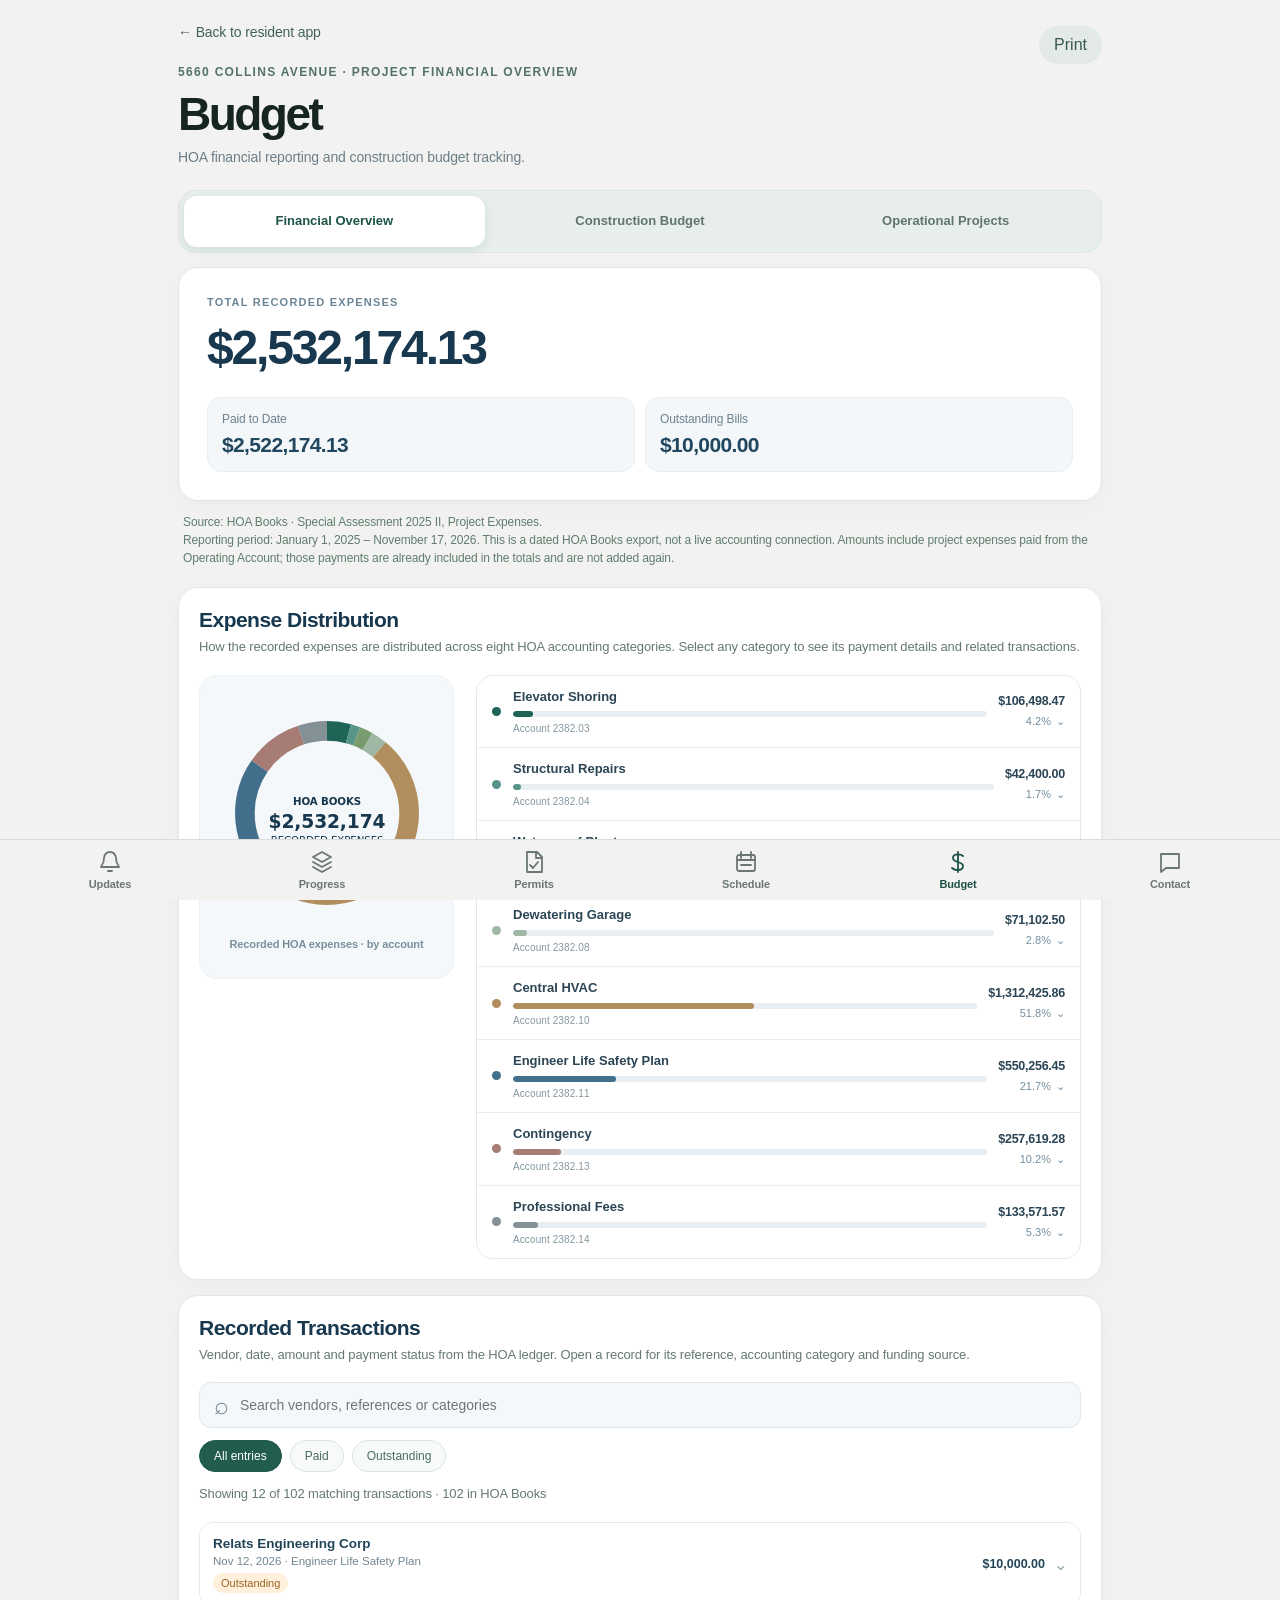
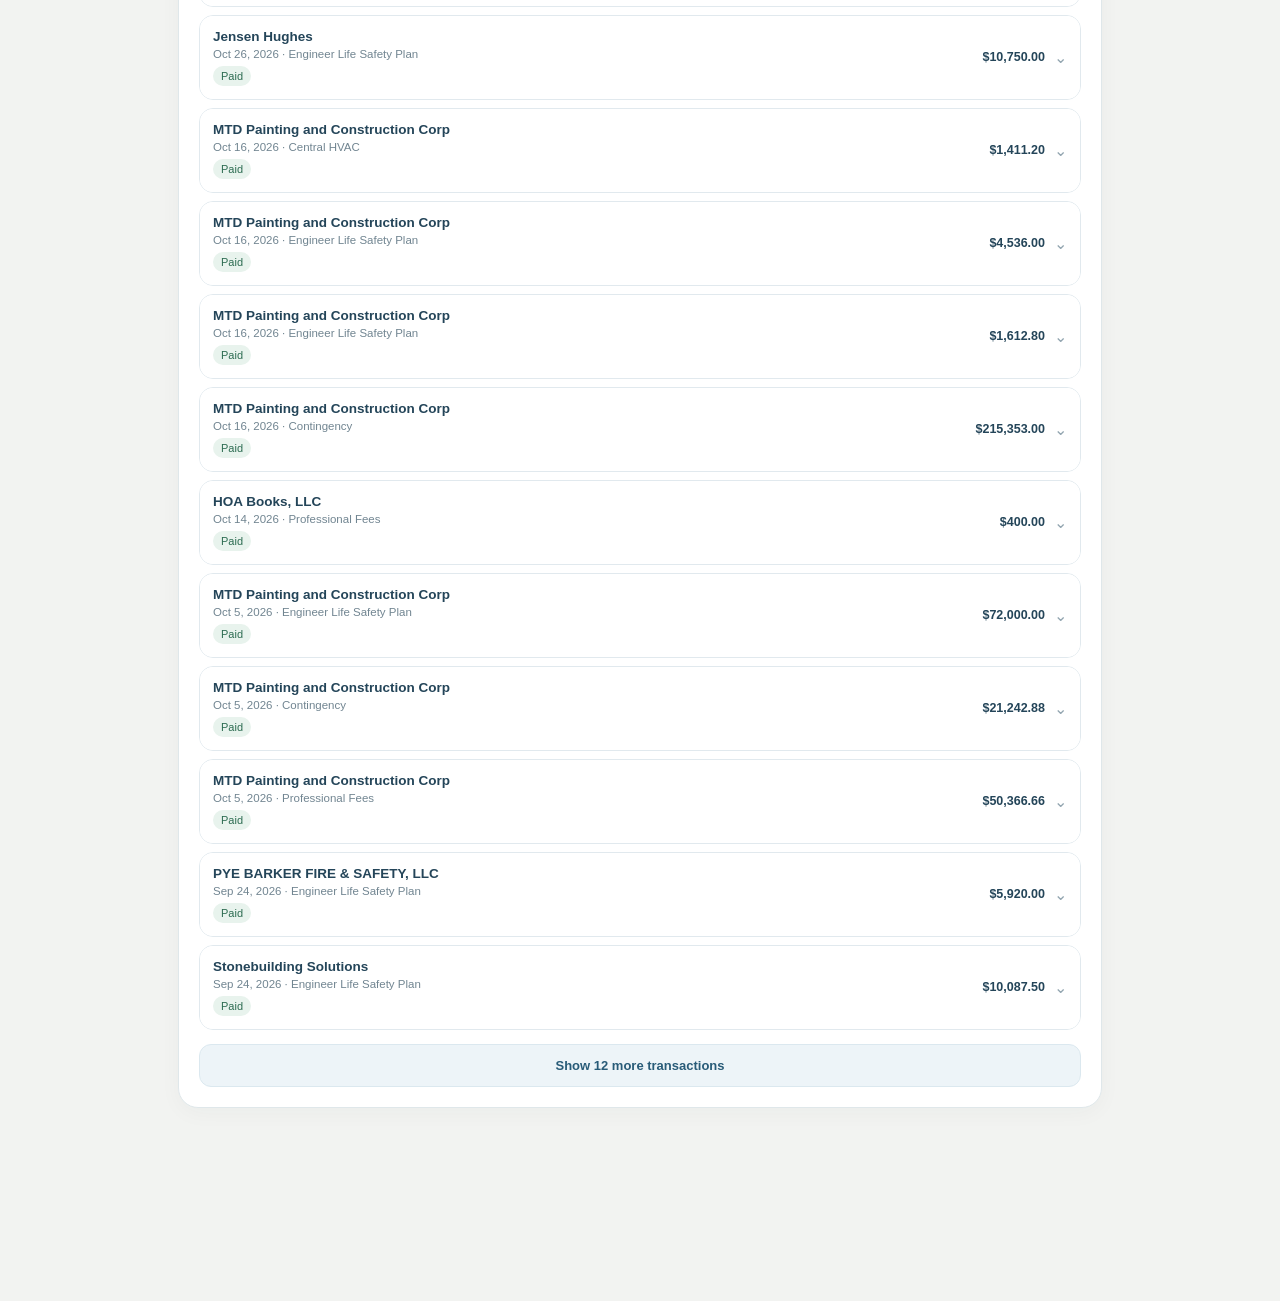
==== commit fc3d30c2: "Reconcile original assessment budget for Evelyn review" ====
--- a/assessment.html
+++ b/assessment.html
@@ -1,5 +1,5 @@
 <!doctype html>
-<html lang="en"><head><meta charset="utf-8"><meta name="viewport" content="width=device-width,initial-scale=1,viewport-fit=cover"><meta name="theme-color" content="#f2f3f1"><title>Financial Overview · 5660 Collins</title><meta name="app-version" content="2026-11-18-hoa-inline-finance-v3">
+<html lang="en"><head><meta charset="utf-8"><meta name="viewport" content="width=device-width,initial-scale=1,viewport-fit=cover"><meta name="theme-color" content="#f2f3f1"><title>Financial Overview · 5660 Collins</title><meta name="app-version" content="2026-11-18-chart-geometry-v4">
 <style>
 *{box-sizing:border-box}body{margin:0;background:#f2f3f1;color:#17201d;font:16px -apple-system,BlinkMacSystemFont,"Segoe UI",Arial,sans-serif}.wrap{max-width:820px;margin:auto;padding:30px 18px 90px}a{color:inherit}.back{display:inline-flex;gap:8px;text-decoration:none;color:#426157;font-size:14px;margin-bottom:25px}.eyebrow{font-size:12px;font-weight:750;letter-spacing:.11em;color:#537368;text-transform:uppercase}h1{font-size:clamp(32px,7vw,46px);letter-spacing:-.045em;margin:8px 0 6px}h2{font-size:21px;letter-spacing:-.025em;margin:0 0 14px}p{color:#64726d;line-height:1.5}.sub{margin-top:0}.pill{display:inline-block;border:1px solid #c8d7d1;border-radius:99px;padding:7px 12px;color:#426157;font-size:12px;font-weight:650;margin:8px 0 20px}.stats{display:grid;grid-template-columns:repeat(2,minmax(0,1fr));gap:10px}.stat,.panel{background:#fff;border:1px solid #e2e7e3;border-radius:20px;padding:20px}.stat small{color:#697872;display:block;font-size:12px}.stat strong{display:block;font-size:clamp(24px,5vw,34px);letter-spacing:-.04em;margin:8px 0}.stat span{font-size:11px;color:#7b8983}.panel{margin-top:14px;padding:22px}.barrow{display:grid;grid-template-columns:1fr auto;gap:6px 12px;margin:17px 0}.barrow .name{font-size:13px;font-weight:600}.barrow .value{font-size:13px;font-variant-numeric:tabular-nums}.track{grid-column:1/-1;background:#edf1ee;border-radius:9px;height:12px;overflow:hidden}.fill{height:100%;background:#568a76;border-radius:9px}.legend{display:flex;gap:18px;font-size:12px;color:#677670}.dot{width:9px;height:9px;border-radius:3px;display:inline-block;margin-right:5px}.budgetgrid{display:grid;grid-template-columns:1fr auto;gap:7px;font-size:13px;margin-top:13px}.budgetgrid>div{padding:9px 0;border-bottom:1px solid #edf0ed}.muted{color:#6c7973}.notice{border-left:3px solid #c28e50;background:#fffaf1;border-radius:8px;padding:13px 16px;color:#775b32;font-size:13px;line-height:1.5;margin:20px 0}.foot{font-size:12px;line-height:1.6;margin-top:20px}button{font:inherit;border:0;background:#e3eae6;border-radius:30px;padding:10px 15px;color:#36584b;cursor:pointer}.header{display:flex;justify-content:space-between;align-items:center;gap:10px}@media(min-width:640px){.stats{grid-template-columns:repeat(4,minmax(0,1fr))}}@media(max-width:420px){.stat{padding:14px}.panel{padding:17px}}
 
@@ -388,17 +388,17 @@
 document.addEventListener('DOMContentLoaded',()=>{if(matchMedia('(prefers-reduced-motion: reduce)').matches)return;
  document.querySelectorAll('.stat strong').forEach(el=>{const m=el.textContent.match(/^\$([\d,]+)$/);if(!m)return;const v=+m[1].replace(/,/g,'');const t0=performance.now();
   const step=now=>{const k=Math.min(1,(now-t0)/900),e=1-Math.pow(1-k,3);el.textContent='$'+Math.round(v*e).toLocaleString('en-US');if(k<1)requestAnimationFrame(step);};requestAnimationFrame(step);});});
-</script><link rel="stylesheet" href="./assets/premium-motion.css?v=hoa-inline-finance-v3">
+</script><link rel="stylesheet" href="./assets/premium-motion.css?v=assessment-baseline-20261123-v1">
 <script src="./assets/premium-motion.js?v=preview20261118" defer></script>
-<script src="./assets/financial-overview.js?v=hoa-inline-finance-v3" defer></script>
+<script src="./assets/financial-overview.js?v=assessment-baseline-20261123-v1" defer></script>
 </head><body><div class="wrap"><div class="header"><a class="back" href="./index.html#updates">← Back to resident app</a><button onclick="window.print()">Print</button></div><div class="eyebrow">5660 Collins Avenue · Project Financial Overview</div><h1>Budget</h1><p class="sub">MTD construction budget, grouped for the Board.</p>
 <section class="panel ac-chart" aria-labelledby="ac-alloc-heading">
  <div class="ac-eyebrow">5660 Collins · Special Assessment</div>
  <div class="ac-chart-heading"><div><h2 id="ac-alloc-heading">Budget allocation</h2><p>Explore each project</p></div><span class="ac-asof">MTD test · 2026</span></div>
  <div class="ac-chart-layout">
   <div class="ac-pie"><div class="donut-shell"><svg id="budget-donut" viewBox="0 0 240 240" aria-label="Interactive project budget allocation chart"></svg><div class="donut-center" id="donut-center"></div></div></div>
-  <div class="ac-overview-side"><span class="ac-small">Total assessment</span><strong class="ac-big">$7,500,000</strong>
-   <div class="ac-split"><div><span>Projects</span><b>$6,460,481</b></div><div><span>Contingency</span><b>$1,039,519</b></div></div>
+   <div class="ac-overview-side"><span class="ac-small">Original 2025 assessment</span><strong class="ac-big">$7,500,000</strong>
+    <div class="ac-split"><div><span>Projects</span><b>$6,460,705</b></div><div><span>Contingency</span><b>$1,039,295</b></div></div>
    <div class="ac-chart-heading-mini">Largest allocations</div><div id="budget-top-legend" class="ac-top-legend"></div>
    <details class="ac-legend-more"><summary>All budget allocations <span aria-hidden="true">⌄</span></summary><div id="budget-legend"></div></details>
   </div>
@@ -447,7 +447,7 @@
 const projects=[
 {id:"elss",name:"ELSS",budget:2562500,spent:563470,partial:true,note:"Engineering costs and trade invoices are shown separately; payment confirmation varies by trade."},
 {id:"hvac",name:"Central HVAC",budget:1647000,spent:1311014.66,partial:false,note:"Recorded HVAC expenses, paid through the Association SPA account."},
-{id:"contingency",name:"Contingency Reserve",budget:1039519,spent:418234.92,partial:true,note:"Work paid out of contingency funds. Mold Remediation is assigned here."},
+{id:"contingency",name:"Contingency Reserve",budget:1039295,spent:418234.92,partial:true,note:"Original SPA contingency allowance. Remediation scopes are a proposed draw, not verified cash paid."},
 {id:"exterior2028",name:"2028 Exterior Restoration",budget:1057563,spent:0,partial:false,note:"Work planned for 2028. No costs recorded."},
 {id:"dewater",name:"Dewatering",budget:372000,spent:71102.50,partial:true,note:"Recorded soft costs only."},
 {id:"elevator",name:"Elevator Shoring and Structural Repairs",budget:230600,spent:148898.47,partial:false,note:"Elevator shoring and structural repairs; reported SPA costs."},
@@ -456,7 +456,7 @@
 {id:"joints",name:"Expansion Joints Exterior Walls",budget:102500,spent:0,partial:false,note:"Replacement of main expansion joints in the building."},
 {id:"coating",name:"Concrete Coating Acrylic Resurface (2nd Level)",budget:74543,spent:0,partial:false,note:"Repair pavers (South lot), repaint lower garage, epoxy injection at joint slab."},
 {id:"planters",name:"Waterproofing Membrane Planters",budget:25625,spent:58300,partial:false,note:"Waterproof planters in deck."},
-{id:"pending",name:"Project Budget · Breakdown Pending",budget:92520,spent:null,partial:false,note:"Difference between the Board budget sheet (Amount Budgeted for Projects $6,460,481.00) and the 10 itemized project budgets ($6,367,961.00). The Board will provide the breakdown by project in November; until then it is not assigned to any project."}];
+{id:"planned2030",name:"2030 Planned Projects",budget:92744,spent:0,partial:false,note:"Original SPA allocations for slide gate operators, staircase concrete restoration and seawall repairs. Not available for contingency unless formally reallocated."}];
 const trades={
 contingency:[
 {name:"Mold Remediation – Phase 2",budget:359000,amount:359919.17,items:[["Encapsulation · Floors 2–11",99528.25],["Encapsulation · Floors 12–PH",91615.60],["Mold remediation · Floors 12–PH (work not started: City permit BC2628687 pending)",72614.23],["Mold remediation · Floors 2–11 (work not started: City permit BC2628687 pending)",79304.46],["After-hours remediation and encapsulation (CO-066)",16856.63]]},
@@ -493,7 +493,12 @@
 driveway:[{name:"Pavers and handicap lift",budget:145000,amount:0,items:[]}],
 joints:[{name:"Replacement of main expansion joints in the building",budget:102500,amount:0,items:[]}],
 coating:[{name:"Repair pavers (South lot), repaint lower garage, epoxy injection at joint slab",budget:74543,amount:0,items:[]}],
-planters:[{name:"Waterproof planters in deck",budget:25625,amount:58300,items:[]}]};
+ planters:[{name:"Waterproof planters in deck",budget:25625,amount:58300,items:[]}],
+ planned2030:[
+ {name:"Access Control, Slide Gate Operators",budget:4156,amount:0,items:[]},
+ {name:"Concrete Restoration, Staircase",budget:39542,amount:0,items:[]},
+ {name:"Seawall",budget:49046,amount:0,items:[]}]
+ };
 const subcontractorRegister=[
 {name:"Superior Door Contractors",trade:"Smoke Enclosure Doors",budget:232000,paidConfirmed:113410,source:"Project representative confirmation; MTD G703 Billing Period 1",entries:[{app:1,amount:113410,kind:"confirmed",description:"Confirmed payment to Superior Doors"}]},
 {name:"Sciens Building Solutions",trade:"Fire Alarm",budget:616000,entries:[{app:2,amount:61600,description:"Project Startup & Administration"},{app:2,amount:123200,description:"Engineering & Design"}]},
@@ -502,7 +507,7 @@
 {name:"SERVPRO Team Hrbek-Iglesias",trade:"Hallway Remediation / Stabilization",budget:365562.54,entries:[{app:4,amount:99528.25,description:"Encapsulation · Floors 2–11"},{app:4,amount:91615.60,description:"Encapsulation · Floors 12–PH"},{app:4,amount:17500,description:"Temporary Desiccant Dehumidification"},{app:4,amount:5000,description:"Asbestos Survey / Testing"}]}
 ];
 function renderSubLedger(){if(!document.getElementById("sub-ledger"))return;document.getElementById("sub-ledger").innerHTML=subcontractorRegister.map(s=>{const billed=s.entries.reduce((a,e)=>a+e.amount,0),confirmed=s.paidConfirmed||0;const byApp=[1,2,3,4].map(n=>({n,items:s.entries.filter(e=>e.app===n)})).filter(x=>x.items.length);return '<details class="ledger-trade"><summary><span><strong>'+s.name+'</strong><small>'+s.trade+'</small></span><span class="ledger-amount">'+fmt(confirmed||billed)+'<small>'+(confirmed?'Payment confirmed':'Total invoiced')+'</small></span></summary><div class="ledger-body"><div class="ledger-grid"><div><small>Contract allocation</small><b>'+fmt(s.budget)+'</b></div><div><small>Total invoiced · gross</small><b>'+fmt(billed)+'</b></div><div><small>Confirmed payments</small><b>'+(confirmed?fmt(confirmed):'Not verified')+'</b></div><div><small>Remaining vs. invoiced</small><b>'+fmt(s.budget-billed)+'</b></div></div>'+byApp.map(a=>'<div class="ledger-app"><h4>Billing Period '+a.n+' · Current charges <span>'+fmt(a.items.reduce((v,e)=>v+e.amount,0))+'</span></h4>'+a.items.map(e=>'<div class="ledger-line"><span>'+e.description+'</span><b>'+fmt(e.amount)+'</b></div>').join('')+'</div>').join('')+'<p class="metric-note">'+(confirmed?'Payment confirmed.':'Trade invoices submitted; payment status not confirmed.')+'</p></div></details>'}).join('')}
-const colors={elss:"#8196BC",hvac:"#559982",contingency:"#C2703D",exterior2028:"#A58AB3",dewater:"#C7A36B",elevator:"#97AA77",garage:"#6F8FA6",driveway:"#B9968A",joints:"#7FA7A0",coating:"#A3A27A",planters:"#8DA36F",pending:"#B8BFBB"};
+const colors={elss:"#8196BC",hvac:"#559982",contingency:"#C2703D",exterior2028:"#A58AB3",dewater:"#C7A36B",elevator:"#97AA77",garage:"#6F8FA6",driveway:"#B9968A",joints:"#7FA7A0",coating:"#A3A27A",planters:"#8DA36F",planned2030:"#B8BFBB"};
 const ordered=()=>[...projects].sort((a,b)=>b.budget-a.budget);
 function focusBudgetAllocation(id){
 selected=id;render();renderCharts();
@@ -512,7 +517,10 @@
 }
 function renderCharts(){
 const ps=ordered(),total=ps.reduce((s,p)=>s+p.budget,0);let offset=0;
-document.getElementById("budget-donut").innerHTML=ps.map(p=>{const pct=p.budget/total*100,len=pct*6.78584;const html='<circle data-id="'+p.id+'" class="slice" tabindex="0" role="button" aria-label="'+p.name+' '+pct.toFixed(1)+'%" cx="120" cy="120" r="108" fill="none" stroke="'+colors[p.id]+'" stroke-width="'+(selected===p.id?34:27)+'" stroke-dasharray="'+len+' '+(678.584-len)+'" stroke-dashoffset="'+(-offset*6.78584)+'" transform="rotate(-90 120 120)"/>';offset+=pct;return html}).join("");
+// Rotate the entire SVG group once. A transform on each interactive circle
+// is re-based by mobile Safari/animation CSS and displaces the actual arcs.
+const budgetCircumference=2*Math.PI*100;
+document.getElementById("budget-donut").innerHTML='<g transform="rotate(-90 120 120)">'+ps.map(p=>{const pct=p.budget/total*100,len=pct/100*budgetCircumference;const html='<circle data-id="'+p.id+'" class="slice" tabindex="0" role="button" aria-label="'+p.name+' '+pct.toFixed(1)+'%" cx="120" cy="120" r="100" fill="none" stroke="'+colors[p.id]+'" stroke-width="'+(selected===p.id?32:27)+'" stroke-dasharray="'+len+' '+(budgetCircumference-len)+'" stroke-dashoffset="'+(-offset/100*budgetCircumference)+'"/>';offset+=pct;return html}).join("")+'</g>';
 const active=projects.find(p=>p.id===selected);
 document.getElementById("donut-center").innerHTML='<small>'+active.name+'</small><strong>'+(active.budget/total*100).toFixed(1)+'%</strong><span>'+fmt(active.budget)+'</span>';
 document.getElementById("budget-legend").innerHTML=ps.map(p=>'<button class="legend-button '+(selected===p.id?'active':'')+'" data-id="'+p.id+'"><span><i class="legend-swatch" style="background:'+colors[p.id]+'"></i>'+p.name+'</span><b>'+(p.budget/total*100).toFixed(1)+'%</b></button>').join("");
--- a/assets/premium-motion.css
+++ b/assets/premium-motion.css
@@ -126,12 +126,13 @@
   transition: stroke-width 300ms var(--motion-soft),
               stroke 260ms ease, opacity 260ms ease !important;
 }
-.collins-premium svg [role="button"] {
+.collins-premium :is(#budget-donut, #hoa-distribution-chart) [role="button"] {
   animation: none !important;
-  transform-origin: initial !important;
-}
-.collins-premium svg [role="button"]:active,
-.collins-premium svg .collins-touched { transform: none !important; }
+  /* Rotation belongs to a parent <g>, never to an individual hit target. */
+  transform: none !important;
+}
+.collins-premium :is(#budget-donut, #hoa-distribution-chart) [role="button"]:active,
+.collins-premium :is(#budget-donut, #hoa-distribution-chart) .collins-touched { transform: none !important; }
 
 /* Hard bounds prevent the construction donut from crossing into the totals.
    The SVG is painted inside a square whose geometry is fixed by layout. */
@@ -141,6 +142,7 @@
   display: grid;
   place-items: center;
   isolation: isolate;
+  padding: 18px;
 }
 .collins-premium .ac-chart .ac-pie .donut-shell {
   position: relative !important;
@@ -163,15 +165,31 @@
 }
 .collins-premium .ac-chart .donut-center {
   position: absolute;
-  inset: 27%;
+  inset: 25%;
   margin: 0;
   pointer-events: none;
+}
+.collins-premium .ac-chart-layout {
+  grid-template-columns: minmax(0, 286px) minmax(0, 1fr);
+  gap: clamp(20px, 3vw, 32px);
+  align-items: center;
+}
+.collins-premium .ac-chart .ac-overview-side { min-width: 0; }
+.collins-premium .ac-chart .ac-pie {
+  background: #f4f8fb;
+  border: 1px solid #edf2f6;
+}
+.collins-premium .ac-chart .ac-asof { align-self: center; }
+@media (max-width: 720px) {
+  .collins-premium .ac-chart-layout { grid-template-columns: minmax(0, 1fr); gap: 18px; }
+  .collins-premium .ac-chart .ac-pie { width: 100%; min-height: 276px; }
 }
 @media(max-width:560px) {
   .collins-premium .ac-chart .ac-pie .donut-shell {
     width: 228px !important;
     height: 228px !important;
   }
+  .collins-premium .ac-chart .ac-pie { min-height: 256px; }
 }
 
 .collins-premium :is(.gantt-bar, .track .fill, .p-track i,
@@ -213,9 +231,7 @@
 }
 .hoa-tab[aria-selected="true"] { background: #fff; color: #1c5346; }
 .hoa-motion-view[hidden] { display: none !important; }
-.hoa-motion-view:not([hidden]) {
-  animation: collins-soft-reveal 220ms ease-out both;
-}
+.hoa-motion-view:not([hidden]) { animation: collins-soft-reveal 220ms ease-out both; }
 @keyframes collins-soft-reveal { from {opacity:.65} to {opacity:1} }
 .hoa-motion-total {
   background: #fff;
@@ -236,29 +252,33 @@
 .hoa-motion-card {background:#fff; border:1px solid #dfe7ea; border-radius:20px; padding:20px; margin:15px 0; box-shadow:0 5px 22px rgba(18,51,68,.035)}
 .hoa-motion-title {margin:0 0 5px; color:#17384e; font-size:21px; letter-spacing:-.025em}
 .hoa-motion-helper {font-size:13px; line-height:1.5; color:#65796f; margin:5px 0 18px}
-.hoa-distribution-wrap {display:grid; grid-template-columns:minmax(0,205px) minmax(0,1fr); gap:24px; align-items:center}
-.hoa-distribution-chart {width:100%; max-width:225px; display:block; margin:auto; overflow:visible}
+.hoa-distribution-wrap {display:grid; grid-template-columns:minmax(0,255px) minmax(0,1fr); gap:22px; align-items:start}
+.hoa-chart-visual {min-width:0; display:flex; flex-direction:column; align-items:center; justify-content:center; gap:12px; padding:20px 10px; background:#f5f8fa; border:1px solid #eef2f5; border-radius:18px; min-height:304px}
+.hoa-distribution-chart {width:100%; max-width:224px; aspect-ratio:1; height:auto; display:block; margin:0 auto; overflow:visible}
+.hoa-chart-caption {font-size:11px; line-height:1.4; color:#79909b; font-weight:600; margin:0; text-align:center}
 .hoa-chart-segment {cursor:pointer; stroke-width:21; transition:stroke-width 240ms var(--motion-soft),opacity 240ms ease}
 .hoa-chart-segment:hover,.hoa-chart-segment[aria-pressed="true"] {stroke-width:27; opacity:1}
 .hoa-chart-label {text-anchor:middle; font-family:-apple-system,BlinkMacSystemFont,system-ui,sans-serif; fill:#17384e}
-.hoa-category-list {display:grid; gap:8px; min-width:0}
-.hoa-category-item {min-width:0; border:1px solid #e1e9ee; background:#fff; border-radius:14px; overflow:hidden; transition:border-color 200ms ease,box-shadow 200ms ease}
-.hoa-category-item.is-open {border-color:#a9c5d3; box-shadow:0 4px 16px rgba(21,58,78,.06)}
-.hoa-category-choice {width:100%; display:grid; grid-template-columns:10px minmax(0,1fr) auto; align-items:center; gap:12px; border:0; border-radius:0; padding:13px; text-align:left; color:#2b4555; background:transparent; cursor:pointer; font:inherit; font-size:13px}
+.hoa-category-list {display:grid; gap:0; min-width:0; border:1px solid #e0e9ee; border-radius:17px; overflow:hidden; background:#fff}
+.hoa-category-item {min-width:0; border:0; border-bottom:1px solid #e8eef2; background:#fff; border-radius:0; overflow:hidden; transition:background-color 200ms ease}
+.hoa-category-item:last-child {border-bottom:0}
+.hoa-category-item.is-open {background:#f8fbfc}
+.hoa-category-choice {width:100%; display:grid; grid-template-columns:10px minmax(0,1fr) auto; align-items:center; gap:11px; border:0; border-radius:0; padding:13px 15px; text-align:left; color:#2b4555; background:transparent; cursor:pointer; font:inherit; font-size:13px}
 .hoa-category-item.is-open .hoa-category-choice {background:#f5f9fb}
 .hoa-category-swatch {width:9px; height:9px; border-radius:50%}
-.hoa-category-main {display:grid; gap:9px; min-width:0}
+.hoa-category-main {display:grid; gap:6px; min-width:0}
 .hoa-category-name {font-weight:650; min-width:0; line-height:1.3}
-.hoa-category-bar {height:5px; display:block; width:100%; overflow:hidden; background:#e8eef2; border-radius:999px}
+.hoa-category-code {font-size:10px; color:#8496a0; line-height:1.1; letter-spacing:.01em}
+.hoa-category-bar {height:6px; display:block; width:100%; overflow:hidden; background:#e8eef2; border-radius:999px}
 .hoa-category-bar i {display:block; height:100%; width:var(--bar-width); background:var(--bar-color); border-radius:999px; transform-origin:left center}
 .hoa-bars-animate .hoa-category-bar i {animation:hoa-category-bar-in 550ms cubic-bezier(.2,.8,.2,1) both; animation-delay:var(--bar-delay)}
 @keyframes hoa-category-bar-in {from{transform:scaleX(0);opacity:.6}to{transform:scaleX(1);opacity:1}}
-.hoa-category-numbers {display:grid; gap:5px; justify-items:end; min-width:0}
+.hoa-category-numbers {display:grid; gap:7px; justify-items:end; min-width:0}
 .hoa-category-numbers strong {font-size:12.5px; letter-spacing:-.02em; white-space:nowrap; font-variant-numeric:tabular-nums}
 .hoa-category-numbers small {font-size:11px; color:#738d9e; font-variant-numeric:tabular-nums}
 .hoa-chevron {display:inline-block; padding-left:2px; transition:transform 200ms ease}
 .hoa-category-item.is-open .hoa-chevron {transform:rotate(180deg)}
-.hoa-category-inline {display:grid; grid-template-columns:repeat(2,minmax(0,1fr)); gap:10px; padding:13px; border-top:1px solid #e1eaf0; background:#f8fbfc; animation:hoa-inline-open 220ms ease-out both}
+.hoa-category-inline {display:grid; grid-template-columns:repeat(2,minmax(0,1fr)); gap:10px; padding:14px 16px; border-top:1px solid #e1eaf0; background:#f8fbfc; animation:hoa-inline-open 220ms ease-out both}
 .hoa-category-inline[hidden] {display:none!important}
 .hoa-category-inline small {display:block; color:#718897; font-size:11px; margin-bottom:4px}
 .hoa-category-inline strong {font-size:13px; color:#24475b; font-variant-numeric:tabular-nums; overflow-wrap:anywhere}
@@ -297,9 +317,82 @@
 .hoa-funded-section > .p-group {margin-bottom:0}
 .hoa-operational-note {font-size:13px; color:#62776a; line-height:1.55}
 
+/* Original assessment baseline: kept separate from the MTD scope tracker. */
+.hoa-original-budget {margin:0 0 16px;padding:20px;border:1px solid #d8e5dd;border-radius:20px;background:#fff;color:#1f3540;box-shadow:0 8px 30px rgba(31,66,57,.035)}
+.hoa-original-head {display:flex;justify-content:space-between;align-items:start;gap:15px}
+.hoa-original-kicker {font-size:10px;font-weight:800;letter-spacing:.1em;text-transform:uppercase;color:#517d6b}
+.hoa-original-head h2 {font-size:clamp(21px,4vw,28px);line-height:1.2;letter-spacing:-.035em;color:#1c3d3a;margin:6px 0 8px}
+.hoa-original-head p,.hoa-original-review p {max-width:610px;color:#667d82;font-size:12px;line-height:1.6;margin:0}
+.hoa-original-status {white-space:nowrap;border-radius:999px;background:#e9f2eb;color:#437257;font-size:10px;font-weight:750;padding:7px 10px}
+.hoa-original-metrics {display:grid;grid-template-columns:repeat(2,minmax(0,1fr));gap:10px;margin:19px 0 13px}
+.hoa-original-metrics>div {background:#f5f8f7;border:1px solid #e3ebe6;border-radius:14px;padding:15px;min-width:0}
+.hoa-original-metrics>.hoa-original-primary {grid-column:1/-1;background:linear-gradient(120deg,#1d5147,#326d62);color:#fff;border-color:transparent;padding:17px 18px}
+.hoa-original-metrics small,.hoa-original-periods small {display:block;font-size:11px;line-height:1.4;color:#6f8286;margin-bottom:6px}
+.hoa-original-metrics strong {font-size:clamp(17px,3.1vw,22px);letter-spacing:-.035em;font-variant-numeric:tabular-nums;overflow-wrap:anywhere}
+.hoa-original-metrics .hoa-original-primary strong {font-size:clamp(29px,6vw,38px)}
+.hoa-original-metrics .hoa-original-primary small {color:#d6e8df}
+.hoa-original-periods {display:grid;grid-template-columns:repeat(3,minmax(0,1fr));gap:9px;margin-bottom:19px}
+.hoa-original-periods>div {padding:11px 12px;border:1px solid #e0e9eb;background:#fbfcfc;border-radius:12px;min-width:0}
+.hoa-original-periods strong {font-size:14px;font-weight:780;font-variant-numeric:tabular-nums;letter-spacing:-.025em;overflow-wrap:anywhere}
+.hoa-original-reserve {border:1px solid #e6e9df;border-radius:16px;background:#fffdf7;padding:16px;margin:10px 0 13px}
+.hoa-original-section-head {display:flex;align-items:baseline;justify-content:space-between;gap:10px;margin-bottom:12px}
+.hoa-original-section-head h3 {font-size:17px;letter-spacing:-.025em;color:#2b4d43;margin:0}
+.hoa-original-section-head>span {font-size:10px;font-weight:700;color:#8c7751;text-align:right}
+.hoa-original-reserve-row,.hoa-original-reserve-balance {display:flex;justify-content:space-between;align-items:baseline;gap:12px;padding:9px 0;font-size:12px;border-bottom:1px solid #ebece3}
+.hoa-original-reserve-row strong,.hoa-original-reserve-balance strong {font-variant-numeric:tabular-nums;white-space:nowrap}
+.hoa-original-reserve-balance {font-weight:770;color:#376c56;border-bottom:0;font-size:14px}
+.hoa-original-progress {height:8px;border-radius:999px;background:#e4ede8;overflow:hidden;margin:9px 0 10px}
+.hoa-original-progress span {display:block;height:100%;background:#cf9857;border-radius:999px}
+.hoa-original-disclosure {font-size:11px;line-height:1.6;color:#697974;margin:4px 0 0}
+.hoa-original-review {border:1px solid #e4eaf0;background:#f8fbfd;border-radius:16px;padding:16px;margin:13px 0}
+.hoa-original-review .hoa-original-section-head>span {color:#577e96}
+.hoa-original-review p {margin-bottom:7px}
+.hoa-original-line {display:flex;justify-content:space-between;gap:14px;align-items:baseline;padding:9px 0;border-bottom:1px solid #e5ecee;font-size:12px;line-height:1.45}
+.hoa-original-line:last-child {border-bottom:0}
+.hoa-original-line>span {min-width:0}
+.hoa-original-line strong {flex:none;font-variant-numeric:tabular-nums;font-weight:750;white-space:nowrap}
+.hoa-original-line.total {font-weight:800;color:#275d4e;border-top:1px solid #dbe4df;border-bottom:0;margin-top:5px}
+.hoa-original-details {border:1px solid #dfe8e4;border-radius:14px;margin:12px 0;overflow:hidden}
+.hoa-original-details>summary {cursor:pointer;padding:13px 16px;font-size:12px;font-weight:750;color:#2f6654;list-style:none;display:flex;justify-content:space-between}
+.hoa-original-details>summary::-webkit-details-marker {display:none}
+.hoa-original-details[open]>summary span {transform:rotate(180deg)}
+.hoa-original-year {padding:10px 16px 15px;border-top:1px solid #e3ebe7}
+.hoa-original-year h4 {font-size:12px;color:#5d7a70;margin:7px 0}
+.hoa-original-source {font-size:10px;line-height:1.6;color:#70838a;margin:10px 0 0}
+.hoa-budget-variance-note {font-size:11px;line-height:1.6;color:#536974;background:#f5f9fb;border:1px solid #e2ebf0;border-radius:11px;padding:11px;margin:0 0 13px}
+.p-group > .p-bars[hidden] {display:none!important}
+
 @media(max-width:620px){
-  .hoa-distribution-wrap{grid-template-columns:1fr;gap:14px}
-  .hoa-distribution-chart{max-width:192px}
+  .hoa-original-budget {padding:15px;border-radius:17px}
+  .hoa-original-head {display:block}
+  .hoa-original-status {display:inline-block;margin-top:10px}
+  .hoa-original-periods {grid-template-columns:1fr}
+  .hoa-original-periods>div {display:flex;justify-content:space-between;gap:15px;align-items:baseline}
+  .hoa-original-periods small {margin:0}
+  .hoa-original-section-head {align-items:start}
+  .hoa-original-section-head>span {max-width:44%}
+  .hoa-original-line {font-size:11.5px}
+  .hoa-original-line strong {font-size:11px}
+}
+@media(prefers-color-scheme:dark){
+  .hoa-original-budget {background:#202b29;border-color:#3d5149;color:#e5eee9}
+  .hoa-original-head h2,.hoa-original-section-head h3 {color:#d6e9df}
+  .hoa-original-head p,.hoa-original-review p,.hoa-original-source,.hoa-original-disclosure {color:#acbfb6}
+  .hoa-original-metrics>div,.hoa-original-periods>div,.hoa-original-review,.hoa-original-details,.hoa-original-year {background:#273631;border-color:#41564d}
+  .hoa-original-status {background:#2d493c;color:#b3debd}
+  .hoa-original-reserve {background:#302e26;border-color:#544c38}
+  .hoa-original-reserve-row,.hoa-original-line {border-color:#40524a}
+  .hoa-original-reserve-balance,.hoa-original-details>summary,.hoa-original-line.total {color:#b5ddbf}
+  .hoa-budget-variance-note {background:#293a41;color:#b9d2dd;border-color:#46616a}
+}
+
+@media(max-width:620px){
+  .collins-premium .ac-chart-heading { display:block; }
+  .collins-premium .ac-chart-heading h2 { white-space:normal; }
+  .collins-premium .ac-chart-heading .ac-asof { display:inline-flex; margin-top:10px; }
+  .hoa-distribution-wrap{grid-template-columns:1fr;gap:16px}
+  .hoa-chart-visual{min-height:240px;padding:15px 10px;gap:7px}
+  .hoa-distribution-chart{max-width:202px}
   .hoa-category-choice{font-size:12px;padding:11px;gap:9px}
   .hoa-category-numbers strong{font-size:12px}
   .hoa-ledger-row{padding:11px;gap:7px}
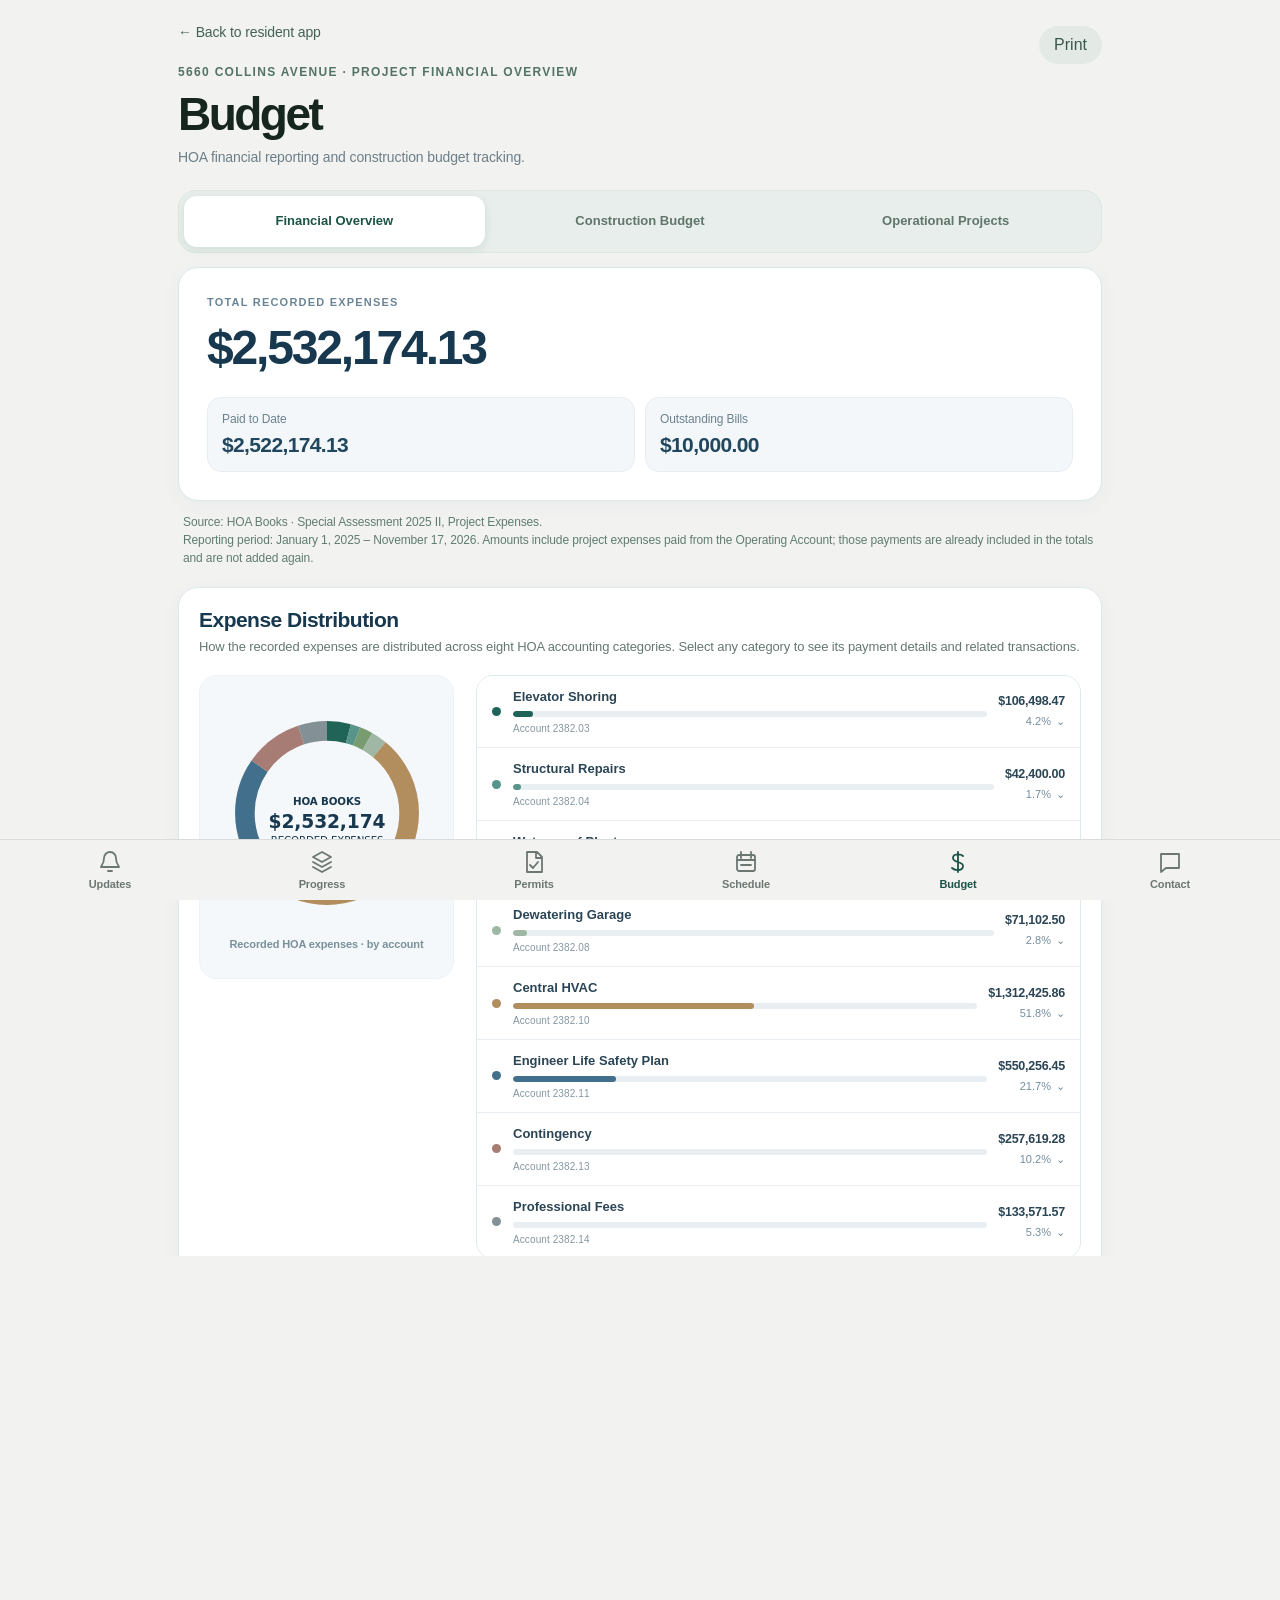
==== commit 5e29012b: "Correct Dewatering and Contingency figures in Construction Budget tab" ====
--- a/assessment.html
+++ b/assessment.html
@@ -388,18 +388,19 @@
 document.addEventListener('DOMContentLoaded',()=>{if(matchMedia('(prefers-reduced-motion: reduce)').matches)return;
  document.querySelectorAll('.stat strong').forEach(el=>{const m=el.textContent.match(/^\$([\d,]+)$/);if(!m)return;const v=+m[1].replace(/,/g,'');const t0=performance.now();
   const step=now=>{const k=Math.min(1,(now-t0)/900),e=1-Math.pow(1-k,3);el.textContent='$'+Math.round(v*e).toLocaleString('en-US');if(k<1)requestAnimationFrame(step);};requestAnimationFrame(step);});});
-</script><link rel="stylesheet" href="./assets/premium-motion.css?v=assessment-baseline-20261123-v1">
+</script><link rel="stylesheet" href="./assets/premium-motion.css?v=chart-geometry-v4">
 <script src="./assets/premium-motion.js?v=preview20261118" defer></script>
-<script src="./assets/financial-overview.js?v=assessment-baseline-20261123-v1" defer></script>
+<script src="./assets/financial-overview.js?v=construction-budget-20261125" defer></script>
 </head><body><div class="wrap"><div class="header"><a class="back" href="./index.html#updates">← Back to resident app</a><button onclick="window.print()">Print</button></div><div class="eyebrow">5660 Collins Avenue · Project Financial Overview</div><h1>Budget</h1><p class="sub">MTD construction budget, grouped for the Board.</p>
 <section class="panel ac-chart" aria-labelledby="ac-alloc-heading">
  <div class="ac-eyebrow">5660 Collins · Special Assessment</div>
  <div class="ac-chart-heading"><div><h2 id="ac-alloc-heading">Budget allocation</h2><p>Explore each project</p></div><span class="ac-asof">MTD test · 2026</span></div>
  <div class="ac-chart-layout">
   <div class="ac-pie"><div class="donut-shell"><svg id="budget-donut" viewBox="0 0 240 240" aria-label="Interactive project budget allocation chart"></svg><div class="donut-center" id="donut-center"></div></div></div>
-   <div class="ac-overview-side"><span class="ac-small">Original 2025 assessment</span><strong class="ac-big">$7,500,000</strong>
-    <div class="ac-split"><div><span>Projects</span><b>$6,460,705</b></div><div><span>Contingency</span><b>$1,039,295</b></div></div>
-   <div class="ac-chart-heading-mini">Largest allocations</div><div id="budget-top-legend" class="ac-top-legend"></div>
+  <div class="ac-overview-side"><span class="ac-small">Total assessment</span><strong class="ac-big">$7,500,000</strong>
+   <div class="ac-split"><div><span>Projects</span><b>$6,460,481</b></div><div><span>Contingency</span><b>$1,039,295</b></div></div>
+   <p class="ac-small" style="margin:8px 0 10px">Budget reconciliation pending: projects and contingency total $7,499,776, which is $224 below the published $7,500,000 assessment.</p>
+    <div class="ac-chart-heading-mini">Largest allocations</div><div id="budget-top-legend" class="ac-top-legend"></div>
    <details class="ac-legend-more"><summary>All budget allocations <span aria-hidden="true">⌄</span></summary><div id="budget-legend"></div></details>
   </div>
  </div>
@@ -420,15 +421,15 @@
 <details class="p-group has-expense pt-group" data-group="elss"><summary class="p-group-summary"><span class="p-index">03</span><div class="p-group-name"><strong>ELSS</strong><small>ELSS Projected: $2,562,500</small></div><div class="p-group-values"><strong>$563,470.00</strong><small>22.0% tracked</small></div><span class="p-chevron">⌄</span></summary>
  <div class="p-bars"><div class="p-barrow"><span>Budgeted</span><div class="p-track"><i class="p-tan" style="width:100%"></i></div><b>$2,562,500.00</b></div><div class="p-barrow"><span>Tracked</span><div class="p-track"><i class="p-green" style="width:22.0%"></i></div><b>$563,470.00</b></div></div>
  <div class="p-group-body"><span class="p-kicker">MTD test · original scope titles</span><span class="pt-code">Printed accounting code: 2382.11</span><div class="pt-forecast">Budget: <b>$2,562,500.00</b> · Tracked expenses: <b>$563,470.00</b></div><div class="p-elss-special"><span class="p-kicker">MTD TEST · PROJECT BUDGET TRACKING</span><div class="p-projected"><div><small>ELSS BUDGETED</small><b>$2,562,500.00</b></div><div><small>ELSS PROJECTED EXPENSE</small><b>$2,518,761.56</b></div></div><p>Difference: $43,738.44. Project tracking to date is shown separately.</p></div><div class="p-important"><div><b>Miscellaneous</b><small>Pancho / 2027 tracker</small></div><div><b>$150,000.00</b><small>0% expensed</small></div></div><details class="p-trade"><summary><div class="p-trade-left"><strong>Fire Alarm</strong></div><div class="p-trade-right"><b>$184,800.00</b><small>30.0% tracked</small></div><span class="p-chevron">⌄</span></summary><div class="p-trade-content"><div class="p-bars"><div class="p-barrow"><span>Budgeted</span><div class="p-track"><i class="p-tan" style="width:100%"></i></div><b>$616,000.00</b></div><div class="p-barrow"><span>Tracked</span><div class="p-track"><i class="p-green" style="width:30.0%"></i></div><b>$184,800.00</b></div></div><div class="p-trade-money"><span>MTD budget</span><b>$616,000.00</b></div><div class="p-trade-money"><span>Expense entries</span><b>$184,800.00</b></div></div></details><details class="p-trade"><summary><div class="p-trade-left"><strong>ELSS 0 Engineering</strong></div><div class="p-trade-right"><b>$145,260.00</b><small>100.0% tracked</small></div><span class="p-chevron">⌄</span></summary><div class="p-trade-content"><div class="p-bars"><div class="p-barrow"><span>Budgeted</span><div class="p-track"><i class="p-tan" style="width:100%"></i></div><b>$145,260.00</b></div><div class="p-barrow"><span>Tracked</span><div class="p-track"><i class="p-green" style="width:100.0%"></i></div><b>$145,260.00</b></div></div><div class="p-trade-money"><span>MTD budget</span><b>$145,260.00</b></div><div class="p-trade-money"><span>Expense entries</span><b>$145,260.00</b></div></div></details><details class="p-trade"><summary><div class="p-trade-left"><strong>Sprinkler</strong></div><div class="p-trade-right"><b>$120,000.00</b><small>30.0% tracked</small></div><span class="p-chevron">⌄</span></summary><div class="p-trade-content"><div class="p-bars"><div class="p-barrow"><span>Budgeted</span><div class="p-track"><i class="p-tan" style="width:100%"></i></div><b>$400,000.00</b></div><div class="p-barrow"><span>Tracked</span><div class="p-track"><i class="p-green" style="width:30.0%"></i></div><b>$120,000.00</b></div></div><div class="p-trade-money"><span>MTD budget</span><b>$400,000.00</b></div><div class="p-trade-money"><span>Expense entries</span><b>$120,000.00</b></div></div></details><details class="p-trade"><summary><div class="p-trade-left"><strong>Smoke Enclosure Door</strong></div><div class="p-trade-right"><b>$113,410.00</b><small>48.9% tracked</small></div><span class="p-chevron">⌄</span></summary><div class="p-trade-content"><div class="p-bars"><div class="p-barrow"><span>Budgeted</span><div class="p-track"><i class="p-tan" style="width:100%"></i></div><b>$232,000.00</b></div><div class="p-barrow"><span>Tracked</span><div class="p-track"><i class="p-green" style="width:48.9%"></i></div><b>$113,410.00</b></div></div><div class="p-trade-money"><span>MTD budget</span><b>$232,000.00</b></div><div class="p-trade-money"><span>Expense entries</span><b>$113,410.00</b></div></div></details><details class="pt-planned"><summary>Show 6 other budgeted scopes without expense entries</summary><div class="p-trade-money"><span>Drywall</span><b>$350,000.00</b></div><div class="p-trade-money"><span>Construction Admin</span><b>$286,868.00</b></div><div class="p-trade-money"><span>Electrical</span><b>$150,000.00</b></div><div class="p-trade-money"><span>Performance BOND</span><b>$102,500.00</b></div><div class="p-trade-money"><span>General Conditions</span><b>$44,133.56</b></div><div class="p-trade-money"><span>Fire  Dammpers</span><b>$42,000.00</b></div></details><p class="pt-note">MTD test provides the ELSS scope names and projected values. The companion 2027 tracker reports $563,470 expense-to-date; the accountant's Oct 9 report shows $523,357.65. Pancho requires Miscellaneous $150,000 and 0% expensed. MTD test separately has $82,000 in that row, pending reconciliation.</p></div></details>
-<details class="p-group has-expense pt-group" data-group="dewater"><summary class="p-group-summary"><span class="p-index">04</span><div class="p-group-name"><strong>DEWATERING</strong><small>TOTAL DEWATERING PROJECT $699,673</small></div><div class="p-group-values"><strong>$70,452.50</strong><small>10.1% tracked</small></div><span class="p-chevron">⌄</span></summary>
- <div class="p-bars"><div class="p-barrow"><span>Budgeted</span><div class="p-track"><i class="p-tan" style="width:100%"></i></div><b>$699,673.00</b></div><div class="p-barrow"><span>Tracked</span><div class="p-track"><i class="p-green" style="width:10.1%"></i></div><b>$70,452.50</b></div></div>
- <div class="p-group-body"><span class="p-kicker">MTD test · original scope titles</span><span class="pt-code">Printed accounting code: 2382.08</span><div class="pt-forecast">Budget: <b>$699,673.00</b> · Tracked expenses: <b>$70,452.50</b></div><details class="p-trade"><summary><div class="p-trade-left"><strong>miranda Engineering Agreement</strong></div><div class="p-trade-right"><b>$43,872.50</b><small>54.2% tracked</small></div><span class="p-chevron">⌄</span></summary><div class="p-trade-content"><div class="p-bars"><div class="p-barrow"><span>Budgeted</span><div class="p-track"><i class="p-tan" style="width:100%"></i></div><b>$81,000.00</b></div><div class="p-barrow"><span>Tracked</span><div class="p-track"><i class="p-green" style="width:54.2%"></i></div><b>$43,872.50</b></div></div><div class="p-trade-money"><span>MTD budget</span><b>$81,000.00</b></div><div class="p-trade-money"><span>Expense entries</span><b>$43,872.50</b></div></div></details><details class="p-trade"><summary><div class="p-trade-left"><strong>Jet Washing /Camera Under Slab</strong></div><div class="p-trade-right"><b>$26,580.00</b><small>100.3% tracked</small></div><span class="p-chevron">⌄</span></summary><div class="p-trade-content"><div class="p-bars"><div class="p-barrow"><span>Budgeted</span><div class="p-track"><i class="p-tan" style="width:100%"></i></div><b>$26,500.00</b></div><div class="p-barrow"><span>Tracked</span><div class="p-track"><i class="p-green" style="width:100.0%"></i></div><b>$26,580.00</b></div></div><div class="p-trade-money"><span>MTD budget</span><b>$26,500.00</b></div><div class="p-trade-money"><span>Expense entries</span><b>$26,580.00</b></div></div></details><details class="pt-planned"><summary>Show 9 other budgeted scopes without expense entries</summary><div class="p-trade-money"><span>Pumps / Ejector system replacement  + Electrical Pumps System &amp; Ctrs</span><b>$202,000.00</b></div><div class="p-trade-money"><span>PVC Cieling</span><b>$160,000.00</b></div><div class="p-trade-money"><span>Construction Admin</span><b>$105,617.98</b></div><div class="p-trade-money"><span>Pipe Lining</span><b>$87,500.00</b></div><div class="p-trade-money"><span>Roof Drains &amp; Planter Drains</span><b>$44,000.00</b></div><div class="p-trade-money"><span>Removal Back Water Valves</span><b>$42,000.00</b></div><div class="p-trade-money"><span>ELECTRICAL</span><b>$35,915.00</b></div><div class="p-trade-money"><span>Mobilization</span><b>$35,000.00</b></div><div class="p-trade-money"><span>Floor Drains</span><b>$27,546.00</b></div></details><p class="pt-note">MTD test $699,673 combined project includes $327,673 of garage concrete restoration. Printed account 2382.08 pertains to Garage Dewatering only ($372,000 budget, $71,102.50 accounting expense); MTD test shows $70,452.50 tracked for the combined scope's recorded soft costs.</p></div></details>
+<details class="p-group has-expense pt-group" data-group="dewater"><summary class="p-group-summary"><span class="p-index">04</span><div class="p-group-name"><strong>DEWATERING</strong><small>TOTAL DEWATERING PROJECT $549,043</small></div><div class="p-group-values"><strong>$70,452.50</strong><small>12.8% tracked</small></div><span class="p-chevron">⌄</span></summary>
+ <div class="p-bars"><div class="p-barrow"><span>Budgeted</span><div class="p-track"><i class="p-tan" style="width:100%"></i></div><b>$549,043.00</b></div><div class="p-barrow"><span>Tracked</span><div class="p-track"><i class="p-green" style="width:12.8%"></i></div><b>$70,452.50</b></div></div>
+ <div class="p-group-body"><span class="p-kicker">MTD test · original scope titles</span><span class="pt-code">Printed accounting code: 2382.08</span><div class="pt-forecast">Budget: <b>$549,043.00</b> · Tracked expenses: <b>$70,452.50</b></div><details class="p-trade"><summary><div class="p-trade-left"><strong>miranda Engineering Agreement</strong></div><div class="p-trade-right"><b>$43,872.50</b><small>54.2% tracked</small></div><span class="p-chevron">⌄</span></summary><div class="p-trade-content"><div class="p-bars"><div class="p-barrow"><span>Budgeted</span><div class="p-track"><i class="p-tan" style="width:100%"></i></div><b>$81,000.00</b></div><div class="p-barrow"><span>Tracked</span><div class="p-track"><i class="p-green" style="width:54.2%"></i></div><b>$43,872.50</b></div></div><div class="p-trade-money"><span>MTD budget</span><b>$81,000.00</b></div><div class="p-trade-money"><span>Expense entries</span><b>$43,872.50</b></div></div></details><details class="p-trade"><summary><div class="p-trade-left"><strong>Jet Washing /Camera Under Slab</strong></div><div class="p-trade-right"><b>$26,580.00</b><small>100.3% tracked</small></div><span class="p-chevron">⌄</span></summary><div class="p-trade-content"><div class="p-bars"><div class="p-barrow"><span>Budgeted</span><div class="p-track"><i class="p-tan" style="width:100%"></i></div><b>$26,500.00</b></div><div class="p-barrow"><span>Tracked</span><div class="p-track"><i class="p-green" style="width:100.0%"></i></div><b>$26,580.00</b></div></div><div class="p-trade-money"><span>MTD budget</span><b>$26,500.00</b></div><div class="p-trade-money"><span>Expense entries</span><b>$26,580.00</b></div></div></details><details class="pt-planned"><summary>Show 9 other budgeted scopes without expense entries</summary><div class="p-trade-money"><span>Pumps / Ejector system replacement  + Electrical Pumps System &amp; Ctrs</span><b>$202,000.00</b></div><div class="p-trade-money"><span>PVC Cieling</span><b>$160,000.00</b></div><div class="p-trade-money"><span>Construction Admin</span><b>$105,617.98</b></div><div class="p-trade-money"><span>Pipe Lining</span><b>$87,500.00</b></div><div class="p-trade-money"><span>Roof Drains &amp; Planter Drains</span><b>$44,000.00</b></div><div class="p-trade-money"><span>Removal Back Water Valves</span><b>$42,000.00</b></div><div class="p-trade-money"><span>ELECTRICAL</span><b>$35,915.00</b></div><div class="p-trade-money"><span>Mobilization</span><b>$35,000.00</b></div><div class="p-trade-money"><span>Floor Drains</span><b>$27,546.00</b></div></details><p class="pt-note">Updated Dewatering project scope is $549,043, reflecting removal of the separately listed $150,630 Garage Concrete Restoration allocation from the former $699,673 combined display. Accounting code 2382.08 separately shows a $372,000 funding allocation and $71,102.50 in recorded expenses; $70,452.50 remains the scope tracker subtotal, not verified cash paid.</p></div></details>
 <details class="p-group is-planned pt-group" data-group="exterior"><summary class="p-group-summary"><span class="p-index">05</span><div class="p-group-name"><strong>EXTERIOR CONCRETE RESTORATION</strong><small>Exterior Concrete Restoration ($1,294,583)</small></div><div class="p-group-values"><strong>Budget $1,294,583.00</strong><small>Planned · no expense reported</small></div><span class="p-chevron">⌄</span></summary>
  
  <div class="p-group-body"><span class="p-kicker">MTD test · original scope titles</span><div class="pt-forecast">Budget: <b>$1,294,583.00</b> · Tracked expenses: <b>$0.00</b></div><p class="pt-note">No expenses listed for this group in MTD test.</p><details class="pt-planned"><summary>Show 5 other budgeted scopes without expense entries</summary><div class="p-trade-money"><span>2028 Exterior</span><b>$258,464.00</b></div><div class="p-trade-money"><span>Balconies / Concrete Restor.)</span><b>$249,025.00</b></div><div class="p-trade-money"><span>Balcony  waterproofing</span><b>$197,881.00</b></div><div class="p-trade-money"><span>Restoration Exterior wall</span><b>$87,487.00</b></div><div class="p-trade-money"><span>Railings</span><b>$15,000.00</b></div></details><p class="pt-note">MTD test's exterior restoration estimate is $1,294,583. The 2028 funding allocation of $1,057,563 is a separate assessment schedule, not the same projected cost.</p></div></details>
 <details class="p-group has-expense pt-group" data-group="remediation"><summary class="p-group-summary"><span class="p-index">06</span><div class="p-group-name"><strong>REMEDIATION</strong><small>Work OutSide of Assessment Budget * ( Sourced From Contingency )</small></div><div class="p-group-values"><strong>$418,234.92</strong><small>63.5% tracked</small></div><span class="p-chevron">⌄</span></summary>
- <div class="p-bars"><div class="p-barrow"><span>Budgeted</span><div class="p-track"><i class="p-tan" style="width:100%"></i></div><b>$658,566.25</b></div><div class="p-barrow"><span>Tracked</span><div class="p-track"><i class="p-green" style="width:63.5%"></i></div><b>$418,234.92</b></div></div>
- <div class="p-group-body"><span class="p-kicker">MTD test · original scope titles</span><span class="pt-code">Contingency funding code: 2382.13 (not a Remediation expense code)</span><div class="pt-forecast">Budget: <b>$658,566.25</b> · Tracked expenses: <b>$418,234.92</b></div><details class="p-trade"><summary><div class="p-trade-left"><strong>Fire Marshall Concession PHASE 2 Mold Remediation CHANGE ORDER MTD20260034063</strong></div><div class="p-trade-right"><b>$359,919.17</b><small>100.3% tracked</small></div><span class="p-chevron">⌄</span></summary><div class="p-trade-content"><div class="p-bars"><div class="p-barrow"><span>Budgeted</span><div class="p-track"><i class="p-tan" style="width:100%"></i></div><b>$359,000.00</b></div><div class="p-barrow"><span>Tracked</span><div class="p-track"><i class="p-green" style="width:100.0%"></i></div><b>$359,919.17</b></div></div><div class="p-trade-money"><span>MTD budget</span><b>$359,000.00</b></div><div class="p-trade-money"><span>Expense entries</span><b>$359,919.17</b></div></div></details><details class="p-trade"><summary><div class="p-trade-left"><strong>Construction Admin</strong></div><div class="p-trade-right"><b>$22,000.00</b><small>32.2% tracked</small></div><span class="p-chevron">⌄</span></summary><div class="p-trade-content"><div class="p-bars"><div class="p-barrow"><span>Budgeted</span><div class="p-track"><i class="p-tan" style="width:100%"></i></div><b>$68,355.95</b></div><div class="p-barrow"><span>Tracked</span><div class="p-track"><i class="p-green" style="width:32.2%"></i></div><b>$22,000.00</b></div></div><div class="p-trade-money"><span>MTD budget</span><b>$68,355.95</b></div><div class="p-trade-money"><span>Expense entries</span><b>$22,000.00</b></div></div></details><details class="p-trade"><summary><div class="p-trade-left"><strong>M &amp; A Remediation PHASE 1 (wallpaper removal / Drywall Prep)</strong></div><div class="p-trade-right"><b>$19,203.75</b><small>34.8% tracked</small></div><span class="p-chevron">⌄</span></summary><div class="p-trade-content"><div class="p-bars"><div class="p-barrow"><span>Budgeted</span><div class="p-track"><i class="p-tan" style="width:100%"></i></div><b>$55,194.00</b></div><div class="p-barrow"><span>Tracked</span><div class="p-track"><i class="p-green" style="width:34.8%"></i></div><b>$19,203.75</b></div></div><div class="p-trade-money"><span>MTD budget</span><b>$55,194.00</b></div><div class="p-trade-money"><span>Expense entries</span><b>$19,203.75</b></div></div></details><details class="p-trade"><summary><div class="p-trade-left"><strong>Fire Watch</strong></div><div class="p-trade-right"><b>$11,074.50</b><small>36.9% tracked</small></div><span class="p-chevron">⌄</span></summary><div class="p-trade-content"><div class="p-bars"><div class="p-barrow"><span>Budgeted</span><div class="p-track"><i class="p-tan" style="width:100%"></i></div><b>$30,000.00</b></div><div class="p-barrow"><span>Tracked</span><div class="p-track"><i class="p-green" style="width:36.9%"></i></div><b>$11,074.50</b></div></div><div class="p-trade-money"><span>MTD budget</span><b>$30,000.00</b></div><div class="p-trade-money"><span>Expense entries</span><b>$11,074.50</b></div></div></details><details class="p-trade"><summary><div class="p-trade-left"><strong>Carpet Cleaning</strong></div><div class="p-trade-right"><b>$6,037.50</b><small>25.2% tracked</small></div><span class="p-chevron">⌄</span></summary><div class="p-trade-content"><div class="p-bars"><div class="p-barrow"><span>Budgeted</span><div class="p-track"><i class="p-tan" style="width:100%"></i></div><b>$24,000.00</b></div><div class="p-barrow"><span>Tracked</span><div class="p-track"><i class="p-green" style="width:25.2%"></i></div><b>$6,037.50</b></div></div><div class="p-trade-money"><span>MTD budget</span><b>$24,000.00</b></div><div class="p-trade-money"><span>Expense entries</span><b>$6,037.50</b></div></div></details><details class="pt-planned"><summary>Show 4 other budgeted scopes without expense entries</summary><div class="p-trade-money"><span>Temporary flooring hallways 0 Ramboard fire rated</span><b>$80,000.00</b></div><div class="p-trade-money"><span>Dumpster &amp; P/U</span><b>$16,500.00</b></div><div class="p-trade-money"><span>Inspections / MOLD Assessments</span><b>$15,000.00</b></div><div class="p-trade-money"><span>General Conditions</span><b>$10,516.30</b></div></details><p class="pt-note">This is the original MTD test section outside the initial assessment project allocation, funded from Contingency. The $658,566.25 comprises multiple scoped budgets, not a single contract. $418,234.92 is the sum of itemized tracking entries: ED20/ED21 master roll-ups have #REF! errors. Account 2382.13 is Contingency funding only, not a Remediation-specific accounting code. These amounts cannot be added again to total assessment spent.</p></div></details></div>
+ <div class="p-bars"><div class="p-barrow"><span>Remediation scope</span><div class="p-track"><i class="p-tan" style="width:100%"></i></div><b>$658,566.25</b></div><div class="p-barrow"><span>Tracked</span><div class="p-track"><i class="p-green" style="width:63.5%"></i></div><b>$418,234.92</b></div></div>
+ <div class="p-group-body"><span class="p-kicker">MTD test · original scope titles</span><span class="pt-code">Contingency funding code: 2382.13 (not a Remediation expense code)</span><div class="pt-forecast">Remediation scope: <b>$658,566.25</b> · Tracked expenses: <b>$418,234.92</b></div><details class="p-trade"><summary><div class="p-trade-left"><strong>Fire Marshall Concession PHASE 2 Mold Remediation CHANGE ORDER MTD20260034063</strong></div><div class="p-trade-right"><b>$359,919.17</b><small>100.3% tracked</small></div><span class="p-chevron">⌄</span></summary><div class="p-trade-content"><div class="p-bars"><div class="p-barrow"><span>Budgeted</span><div class="p-track"><i class="p-tan" style="width:100%"></i></div><b>$359,000.00</b></div><div class="p-barrow"><span>Tracked</span><div class="p-track"><i class="p-green" style="width:100.0%"></i></div><b>$359,919.17</b></div></div><div class="p-trade-money"><span>MTD budget</span><b>$359,000.00</b></div><div class="p-trade-money"><span>Expense entries</span><b>$359,919.17</b></div></div></details><details class="p-trade"><summary><div class="p-trade-left"><strong>Construction Admin</strong></div><div class="p-trade-right"><b>$22,000.00</b><small>32.2% tracked</small></div><span class="p-chevron">⌄</span></summary><div class="p-trade-content"><div class="p-bars"><div class="p-barrow"><span>Budgeted</span><div class="p-track"><i class="p-tan" style="width:100%"></i></div><b>$68,355.95</b></div><div class="p-barrow"><span>Tracked</span><div class="p-track"><i class="p-green" style="width:32.2%"></i></div><b>$22,000.00</b></div></div><div class="p-trade-money"><span>MTD budget</span><b>$68,355.95</b></div><div class="p-trade-money"><span>Expense entries</span><b>$22,000.00</b></div></div></details><details class="p-trade"><summary><div class="p-trade-left"><strong>M &amp; A Remediation PHASE 1 (wallpaper removal / Drywall Prep)</strong></div><div class="p-trade-right"><b>$19,203.75</b><small>34.8% tracked</small></div><span class="p-chevron">⌄</span></summary><div class="p-trade-content"><div class="p-bars"><div class="p-barrow"><span>Budgeted</span><div class="p-track"><i class="p-tan" style="width:100%"></i></div><b>$55,194.00</b></div><div class="p-barrow"><span>Tracked</span><div class="p-track"><i class="p-green" style="width:34.8%"></i></div><b>$19,203.75</b></div></div><div class="p-trade-money"><span>MTD budget</span><b>$55,194.00</b></div><div class="p-trade-money"><span>Expense entries</span><b>$19,203.75</b></div></div></details><details class="p-trade"><summary><div class="p-trade-left"><strong>Fire Watch</strong></div><div class="p-trade-right"><b>$11,074.50</b><small>36.9% tracked</small></div><span class="p-chevron">⌄</span></summary><div class="p-trade-content"><div class="p-bars"><div class="p-barrow"><span>Budgeted</span><div class="p-track"><i class="p-tan" style="width:100%"></i></div><b>$30,000.00</b></div><div class="p-barrow"><span>Tracked</span><div class="p-track"><i class="p-green" style="width:36.9%"></i></div><b>$11,074.50</b></div></div><div class="p-trade-money"><span>MTD budget</span><b>$30,000.00</b></div><div class="p-trade-money"><span>Expense entries</span><b>$11,074.50</b></div></div></details><details class="p-trade"><summary><div class="p-trade-left"><strong>Carpet Cleaning</strong></div><div class="p-trade-right"><b>$6,037.50</b><small>25.2% tracked</small></div><span class="p-chevron">⌄</span></summary><div class="p-trade-content"><div class="p-bars"><div class="p-barrow"><span>Budgeted</span><div class="p-track"><i class="p-tan" style="width:100%"></i></div><b>$24,000.00</b></div><div class="p-barrow"><span>Tracked</span><div class="p-track"><i class="p-green" style="width:25.2%"></i></div><b>$6,037.50</b></div></div><div class="p-trade-money"><span>MTD budget</span><b>$24,000.00</b></div><div class="p-trade-money"><span>Expense entries</span><b>$6,037.50</b></div></div></details><details class="pt-planned"><summary>Show 4 other budgeted scopes without expense entries</summary><div class="p-trade-money"><span>Temporary flooring hallways 0 Ramboard fire rated</span><b>$80,000.00</b></div><div class="p-trade-money"><span>Dumpster &amp; P/U</span><b>$16,500.00</b></div><div class="p-trade-money"><span>Inspections / MOLD Assessments</span><b>$15,000.00</b></div><div class="p-trade-money"><span>General Conditions</span><b>$10,516.30</b></div></details><p class="pt-note">This is the original MTD test section outside the initial assessment project allocation, funded from Contingency. The $658,566.25 comprises multiple scoped budgets, not a single contract. $418,234.92 is the sum of itemized tracking entries: ED20/ED21 master roll-ups have #REF! errors. Account 2382.13 is Contingency funding only, not a Remediation-specific accounting code. These amounts cannot be added again to total assessment spent.</p></div></details></div>
 <p class="p-source">Source hierarchy: MTD test budget tracking and trade names; 2027 ELSS tracker for to-date expenses; October 9 accounting printout for account codes and independent actual totals. Projected contract values are not cash paid. Do not add Contingency-funded Remediation to the assessment twice.</p>
 </section><section class="panel p-financial p-operational" aria-labelledby="p-operations-title"><span class="p-kicker">SEPARATE FUNDING</span><h2 id="p-operations-title">OPERATIONAL ACCT SOURCED PROJECTS</h2>
 <div class="pt-operational"><div><strong>Hand Rail Stairwell</strong><small>Operational budget and expense records pending</small></div><div><strong>Gym</strong><small>Operational budget and expense records pending</small></div><div><strong>Boiler Room</strong><small>Operational budget and expense records pending</small></div><div><strong>Parking Lot Lighting</strong><small>Operational budget and expense records pending</small></div></div>
@@ -447,16 +448,16 @@
 const projects=[
 {id:"elss",name:"ELSS",budget:2562500,spent:563470,partial:true,note:"Engineering costs and trade invoices are shown separately; payment confirmation varies by trade."},
 {id:"hvac",name:"Central HVAC",budget:1647000,spent:1311014.66,partial:false,note:"Recorded HVAC expenses, paid through the Association SPA account."},
-{id:"contingency",name:"Contingency Reserve",budget:1039295,spent:418234.92,partial:true,note:"Original SPA contingency allowance. Remediation scopes are a proposed draw, not verified cash paid."},
+{id:"contingency",name:"Contingency Reserve",budget:1039295,spent:418234.92,partial:true,note:"Work paid out of contingency funds. Mold Remediation is assigned here."},
 {id:"exterior2028",name:"2028 Exterior Restoration",budget:1057563,spent:0,partial:false,note:"Work planned for 2028. No costs recorded."},
-{id:"dewater",name:"Dewatering",budget:372000,spent:71102.50,partial:true,note:"Recorded soft costs only."},
+{id:"dewater",name:"Dewatering · 2026 account allocation",budget:372000,spent:71102.50,partial:true,note:"Recorded soft costs only."},
 {id:"elevator",name:"Elevator Shoring and Structural Repairs",budget:230600,spent:148898.47,partial:false,note:"Elevator shoring and structural repairs; reported SPA costs."},
 {id:"garage",name:"Concrete Restoration Garage (2nd Level N & S)",budget:150630,spent:0,partial:false,note:"Concrete repair at various locations."},
 {id:"driveway",name:"Driveway",budget:145000,spent:0,partial:false,note:"Pavers and handicap lift."},
 {id:"joints",name:"Expansion Joints Exterior Walls",budget:102500,spent:0,partial:false,note:"Replacement of main expansion joints in the building."},
 {id:"coating",name:"Concrete Coating Acrylic Resurface (2nd Level)",budget:74543,spent:0,partial:false,note:"Repair pavers (South lot), repaint lower garage, epoxy injection at joint slab."},
 {id:"planters",name:"Waterproofing Membrane Planters",budget:25625,spent:58300,partial:false,note:"Waterproof planters in deck."},
-{id:"planned2030",name:"2030 Planned Projects",budget:92744,spent:0,partial:false,note:"Original SPA allocations for slide gate operators, staircase concrete restoration and seawall repairs. Not available for contingency unless formally reallocated."}];
+{id:"pending",name:"Project Budget · Breakdown Pending",budget:92520,spent:null,partial:false,note:"Difference between the Board budget sheet (Amount Budgeted for Projects $6,460,481.00) and the 10 itemized project budgets ($6,367,961.00). The Board will provide the breakdown by project in November; until then it is not assigned to any project."}];
 const trades={
 contingency:[
 {name:"Mold Remediation – Phase 2",budget:359000,amount:359919.17,items:[["Encapsulation · Floors 2–11",99528.25],["Encapsulation · Floors 12–PH",91615.60],["Mold remediation · Floors 12–PH (work not started: City permit BC2628687 pending)",72614.23],["Mold remediation · Floors 2–11 (work not started: City permit BC2628687 pending)",79304.46],["After-hours remediation and encapsulation (CO-066)",16856.63]]},
@@ -493,12 +494,7 @@
 driveway:[{name:"Pavers and handicap lift",budget:145000,amount:0,items:[]}],
 joints:[{name:"Replacement of main expansion joints in the building",budget:102500,amount:0,items:[]}],
 coating:[{name:"Repair pavers (South lot), repaint lower garage, epoxy injection at joint slab",budget:74543,amount:0,items:[]}],
- planters:[{name:"Waterproof planters in deck",budget:25625,amount:58300,items:[]}],
- planned2030:[
- {name:"Access Control, Slide Gate Operators",budget:4156,amount:0,items:[]},
- {name:"Concrete Restoration, Staircase",budget:39542,amount:0,items:[]},
- {name:"Seawall",budget:49046,amount:0,items:[]}]
- };
+planters:[{name:"Waterproof planters in deck",budget:25625,amount:58300,items:[]}]};
 const subcontractorRegister=[
 {name:"Superior Door Contractors",trade:"Smoke Enclosure Doors",budget:232000,paidConfirmed:113410,source:"Project representative confirmation; MTD G703 Billing Period 1",entries:[{app:1,amount:113410,kind:"confirmed",description:"Confirmed payment to Superior Doors"}]},
 {name:"Sciens Building Solutions",trade:"Fire Alarm",budget:616000,entries:[{app:2,amount:61600,description:"Project Startup & Administration"},{app:2,amount:123200,description:"Engineering & Design"}]},
@@ -507,7 +503,7 @@
 {name:"SERVPRO Team Hrbek-Iglesias",trade:"Hallway Remediation / Stabilization",budget:365562.54,entries:[{app:4,amount:99528.25,description:"Encapsulation · Floors 2–11"},{app:4,amount:91615.60,description:"Encapsulation · Floors 12–PH"},{app:4,amount:17500,description:"Temporary Desiccant Dehumidification"},{app:4,amount:5000,description:"Asbestos Survey / Testing"}]}
 ];
 function renderSubLedger(){if(!document.getElementById("sub-ledger"))return;document.getElementById("sub-ledger").innerHTML=subcontractorRegister.map(s=>{const billed=s.entries.reduce((a,e)=>a+e.amount,0),confirmed=s.paidConfirmed||0;const byApp=[1,2,3,4].map(n=>({n,items:s.entries.filter(e=>e.app===n)})).filter(x=>x.items.length);return '<details class="ledger-trade"><summary><span><strong>'+s.name+'</strong><small>'+s.trade+'</small></span><span class="ledger-amount">'+fmt(confirmed||billed)+'<small>'+(confirmed?'Payment confirmed':'Total invoiced')+'</small></span></summary><div class="ledger-body"><div class="ledger-grid"><div><small>Contract allocation</small><b>'+fmt(s.budget)+'</b></div><div><small>Total invoiced · gross</small><b>'+fmt(billed)+'</b></div><div><small>Confirmed payments</small><b>'+(confirmed?fmt(confirmed):'Not verified')+'</b></div><div><small>Remaining vs. invoiced</small><b>'+fmt(s.budget-billed)+'</b></div></div>'+byApp.map(a=>'<div class="ledger-app"><h4>Billing Period '+a.n+' · Current charges <span>'+fmt(a.items.reduce((v,e)=>v+e.amount,0))+'</span></h4>'+a.items.map(e=>'<div class="ledger-line"><span>'+e.description+'</span><b>'+fmt(e.amount)+'</b></div>').join('')+'</div>').join('')+'<p class="metric-note">'+(confirmed?'Payment confirmed.':'Trade invoices submitted; payment status not confirmed.')+'</p></div></details>'}).join('')}
-const colors={elss:"#8196BC",hvac:"#559982",contingency:"#C2703D",exterior2028:"#A58AB3",dewater:"#C7A36B",elevator:"#97AA77",garage:"#6F8FA6",driveway:"#B9968A",joints:"#7FA7A0",coating:"#A3A27A",planters:"#8DA36F",planned2030:"#B8BFBB"};
+const colors={elss:"#8196BC",hvac:"#559982",contingency:"#C2703D",exterior2028:"#A58AB3",dewater:"#C7A36B",elevator:"#97AA77",garage:"#6F8FA6",driveway:"#B9968A",joints:"#7FA7A0",coating:"#A3A27A",planters:"#8DA36F",pending:"#B8BFBB"};
 const ordered=()=>[...projects].sort((a,b)=>b.budget-a.budget);
 function focusBudgetAllocation(id){
 selected=id;render();renderCharts();
